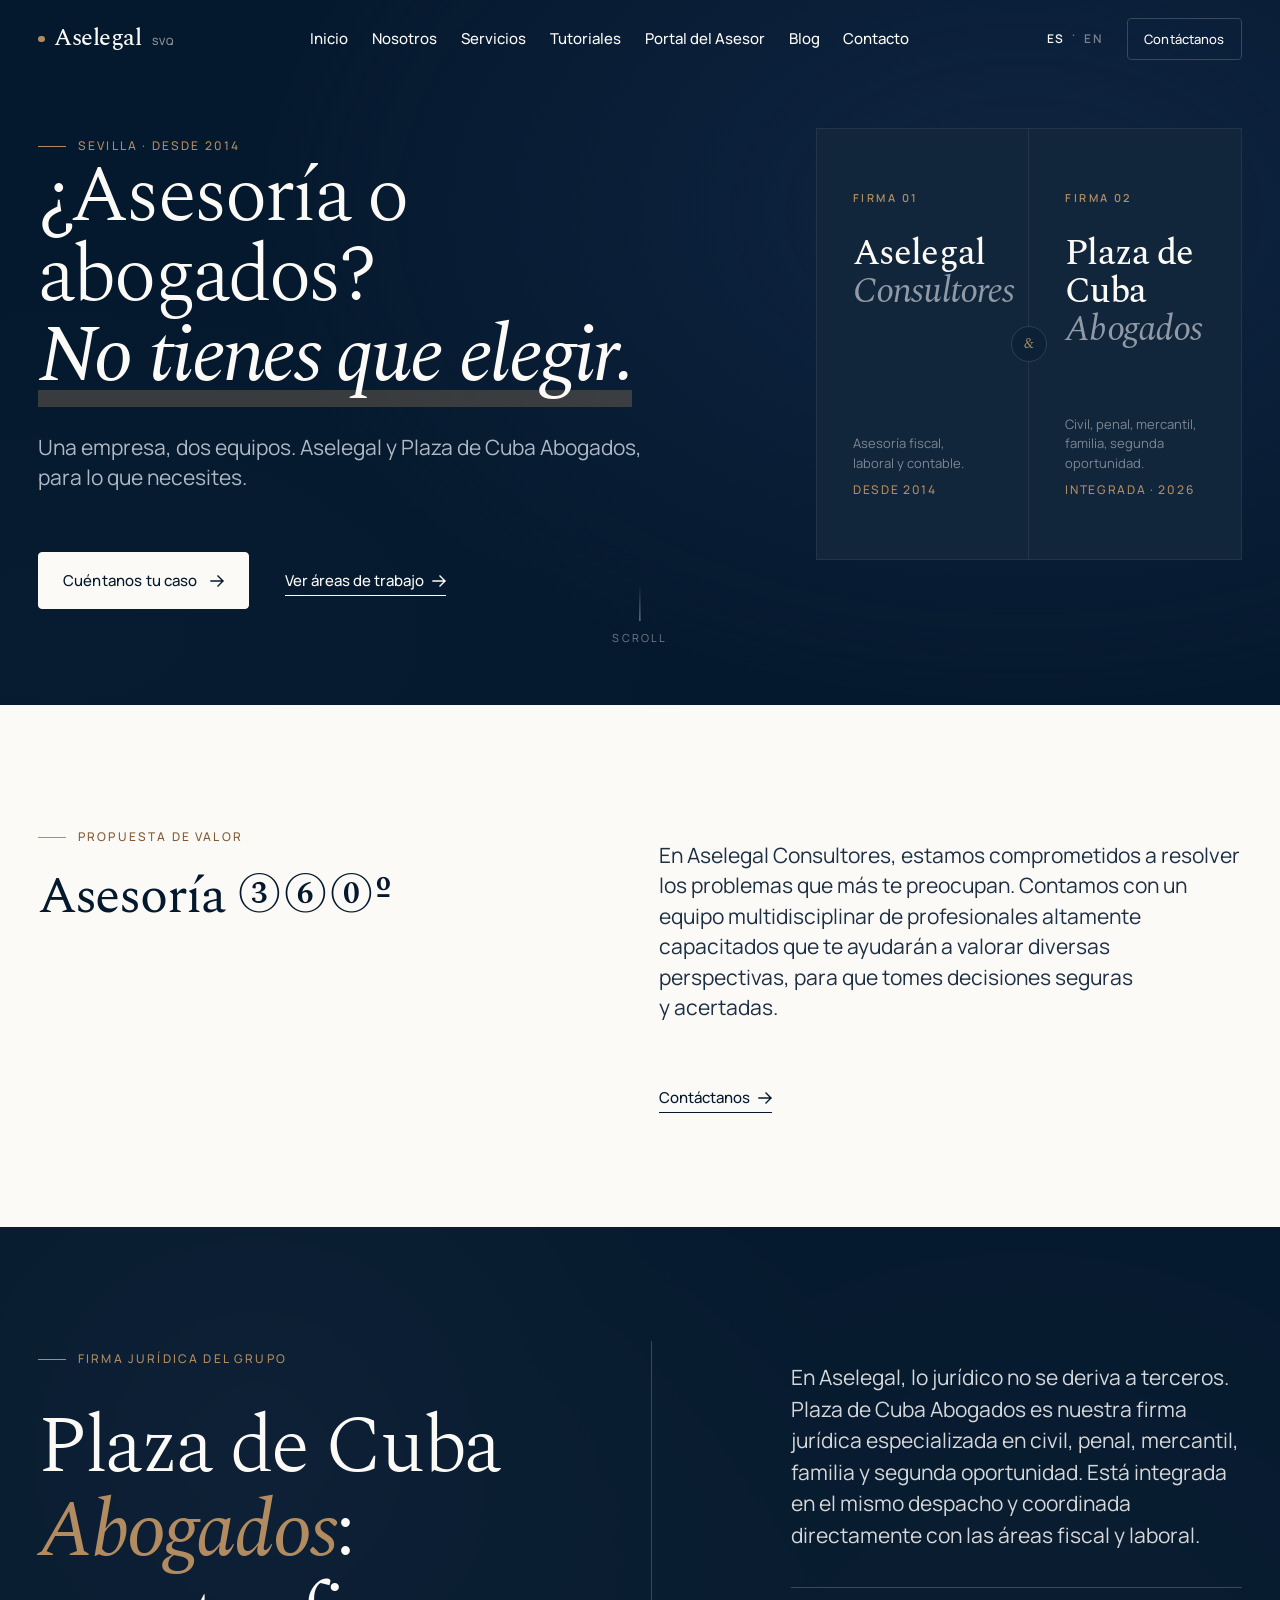
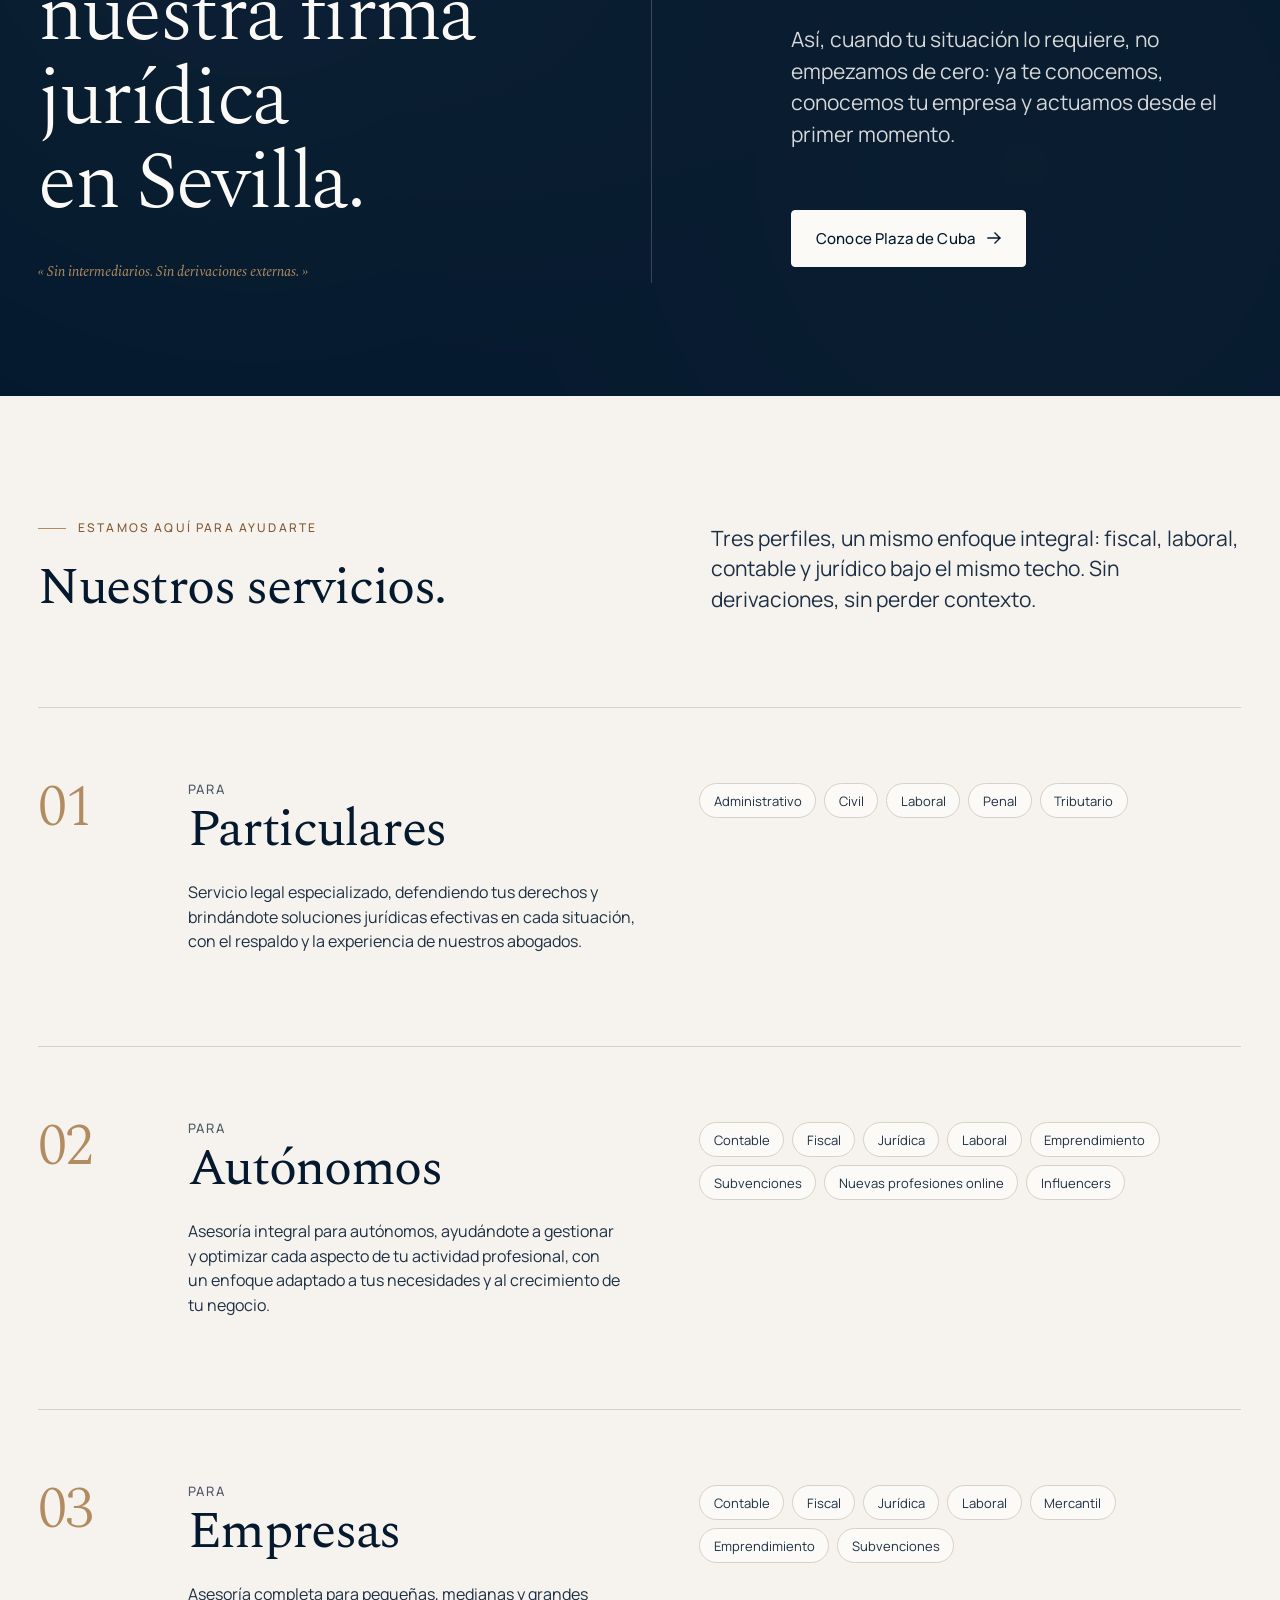
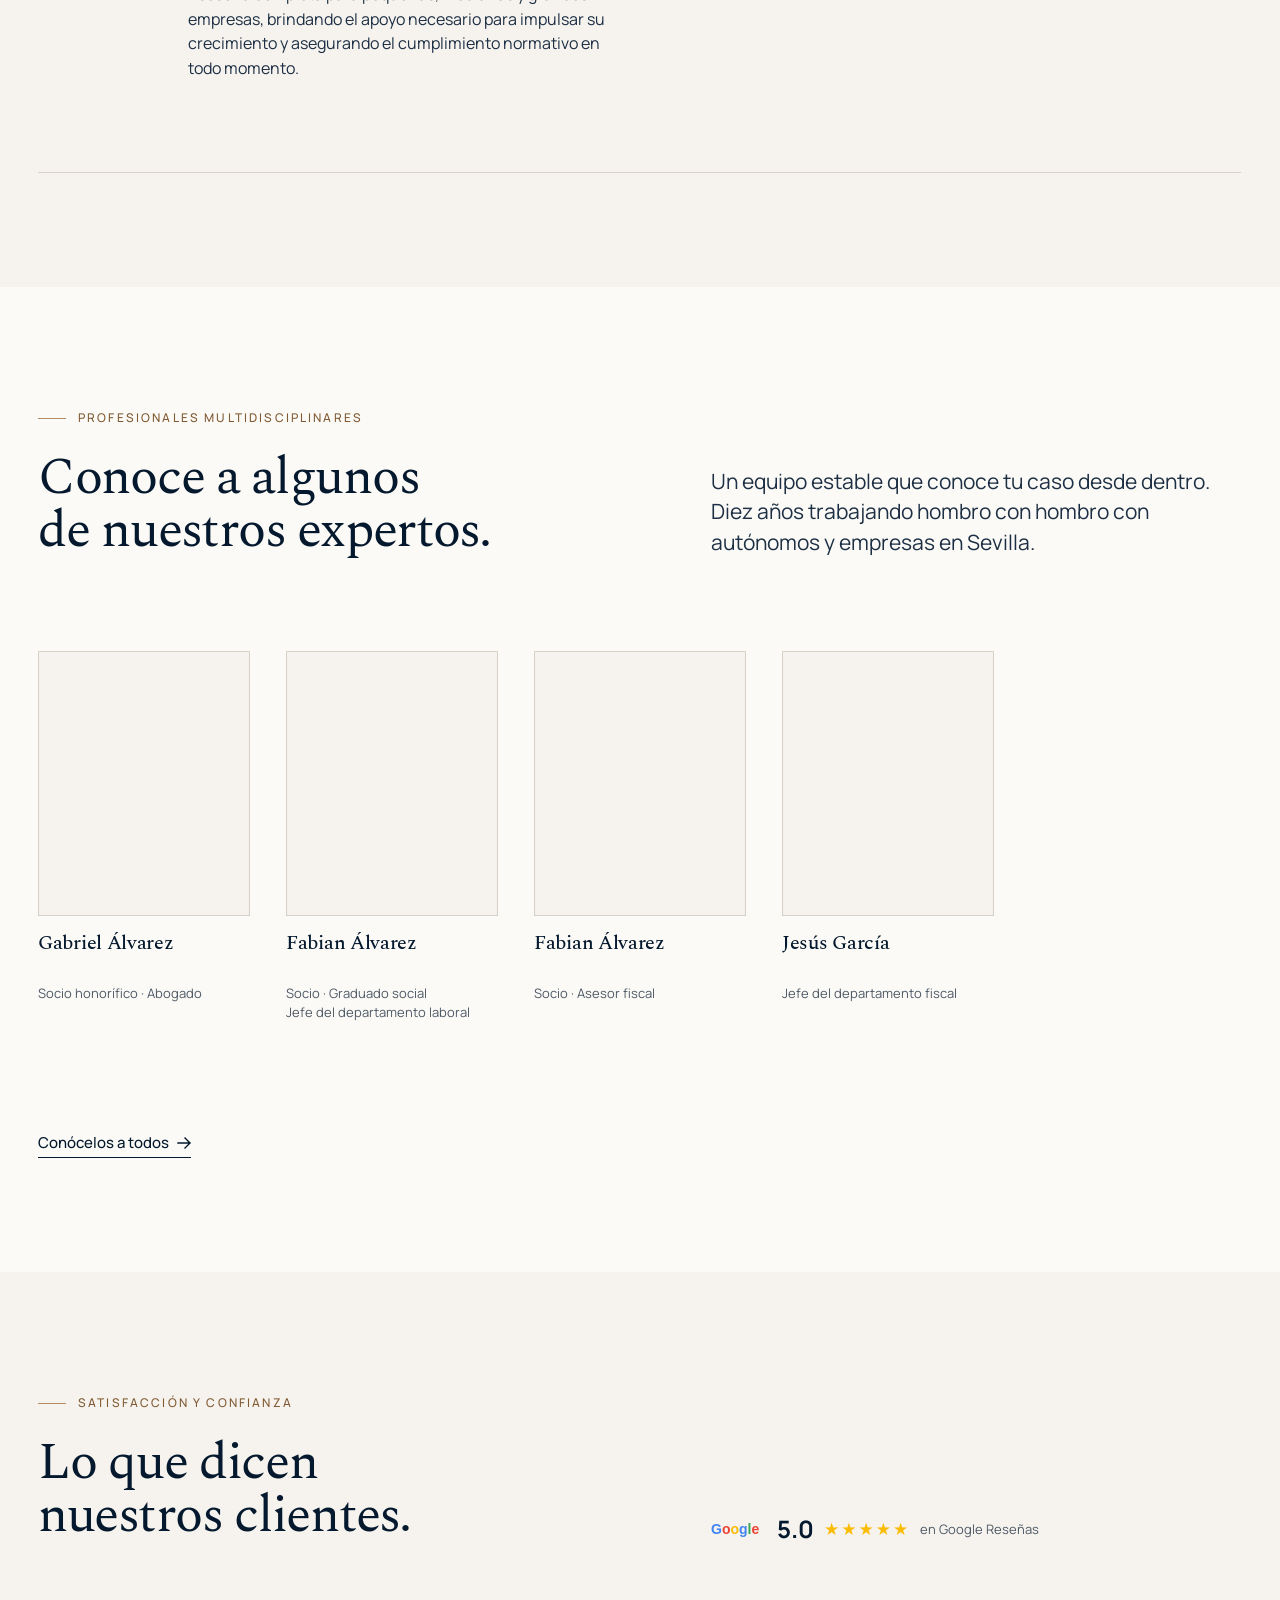
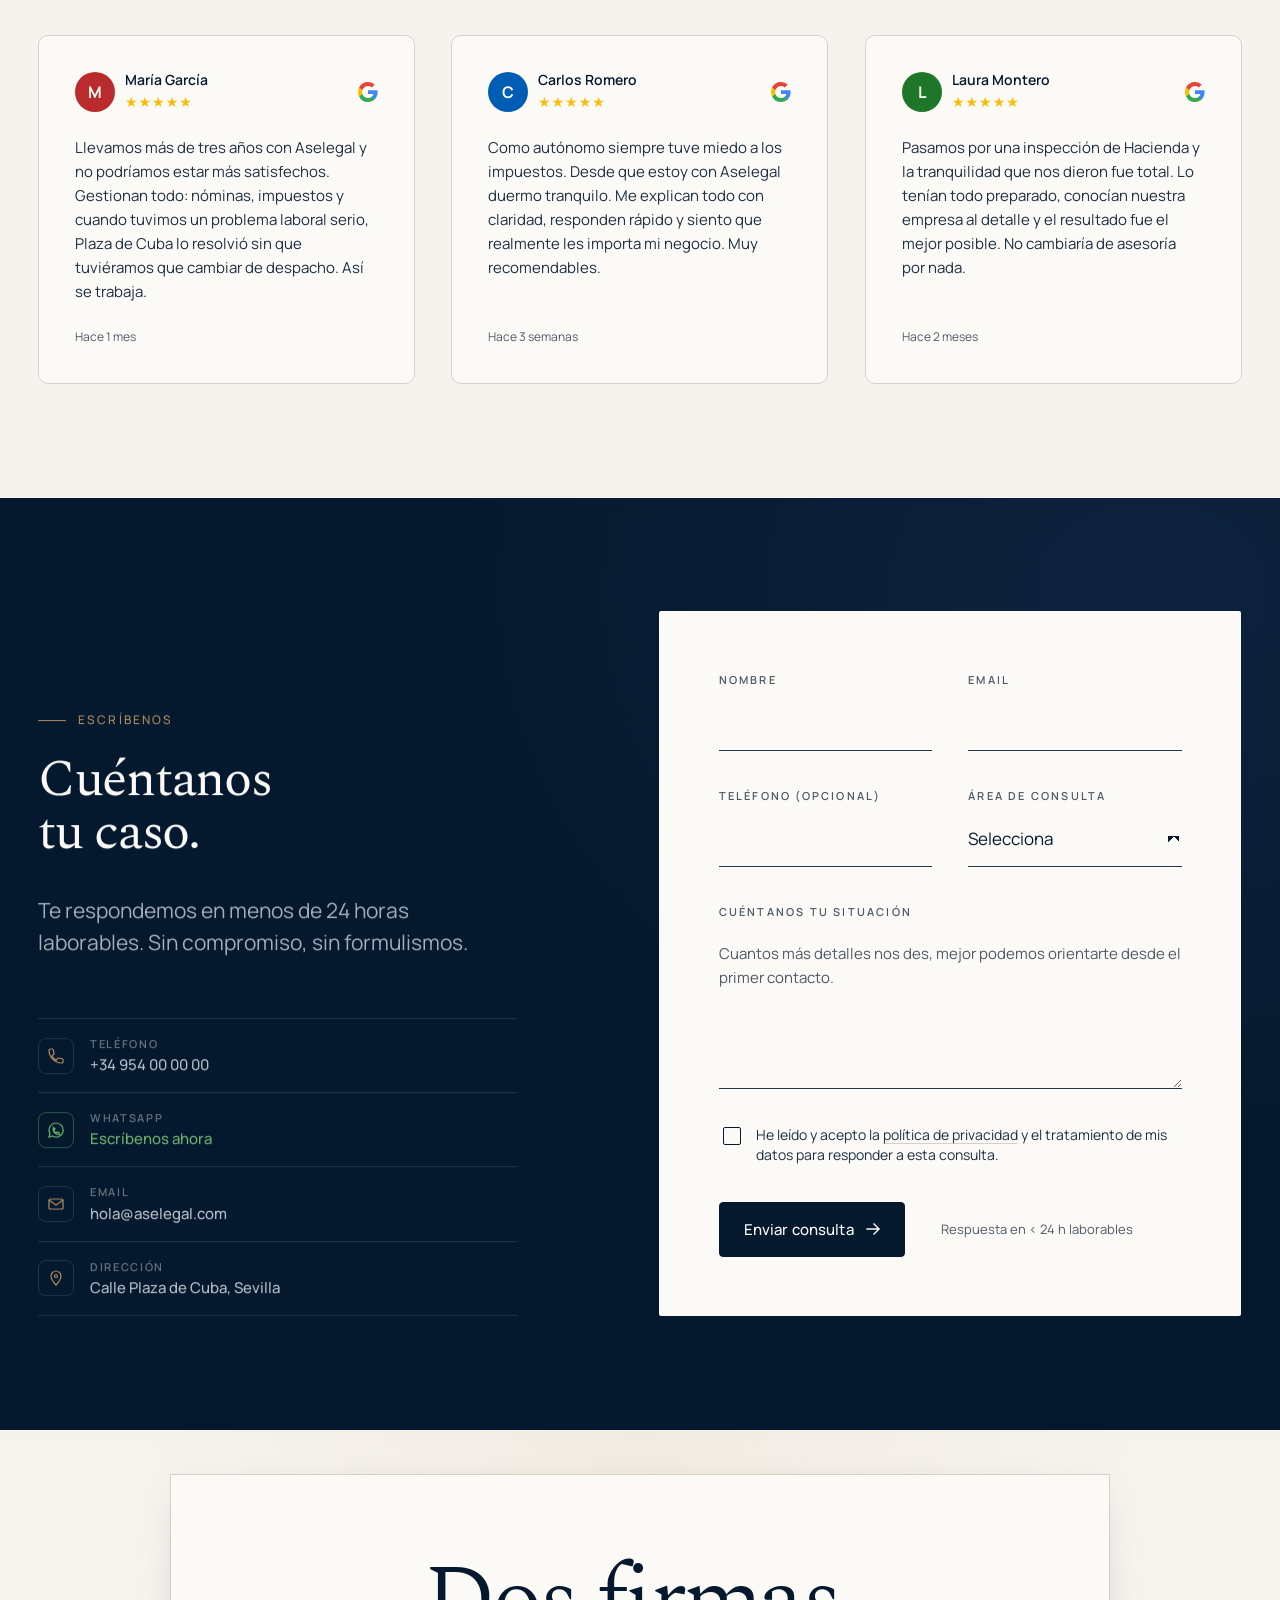
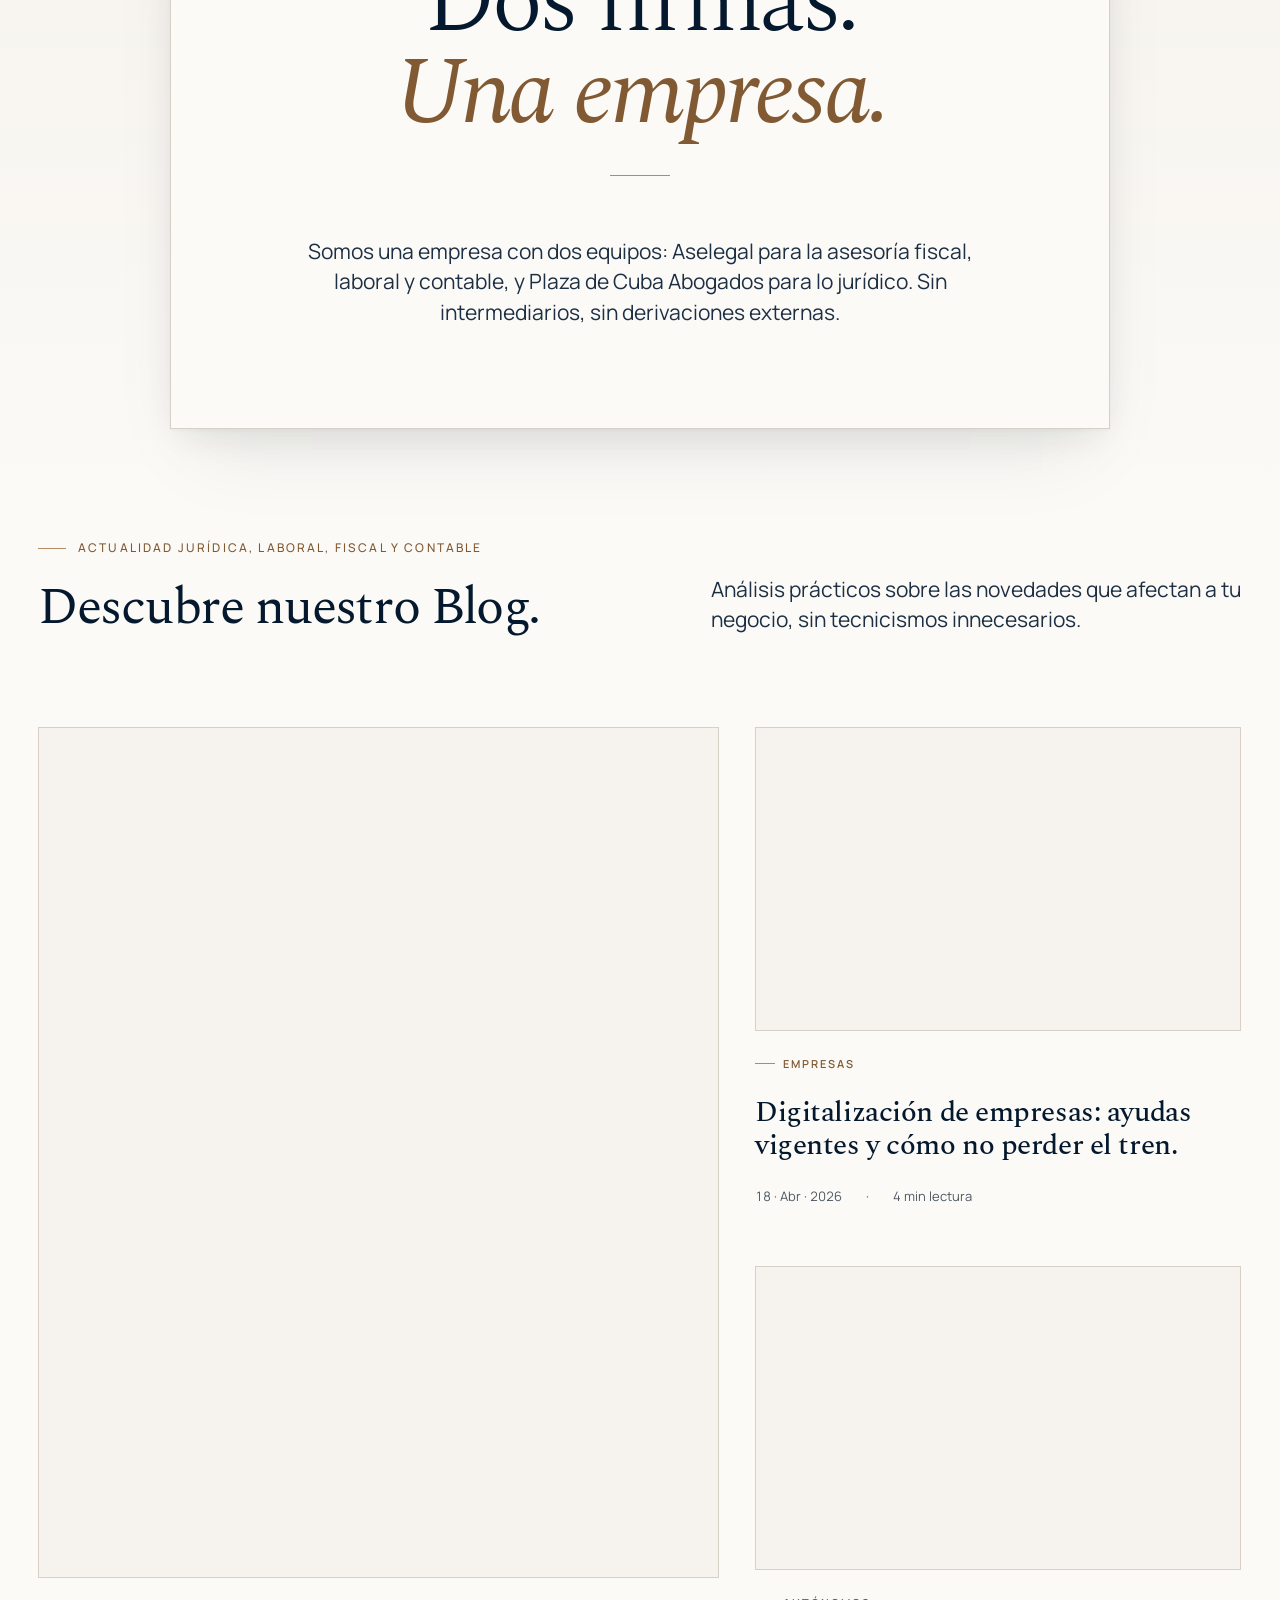
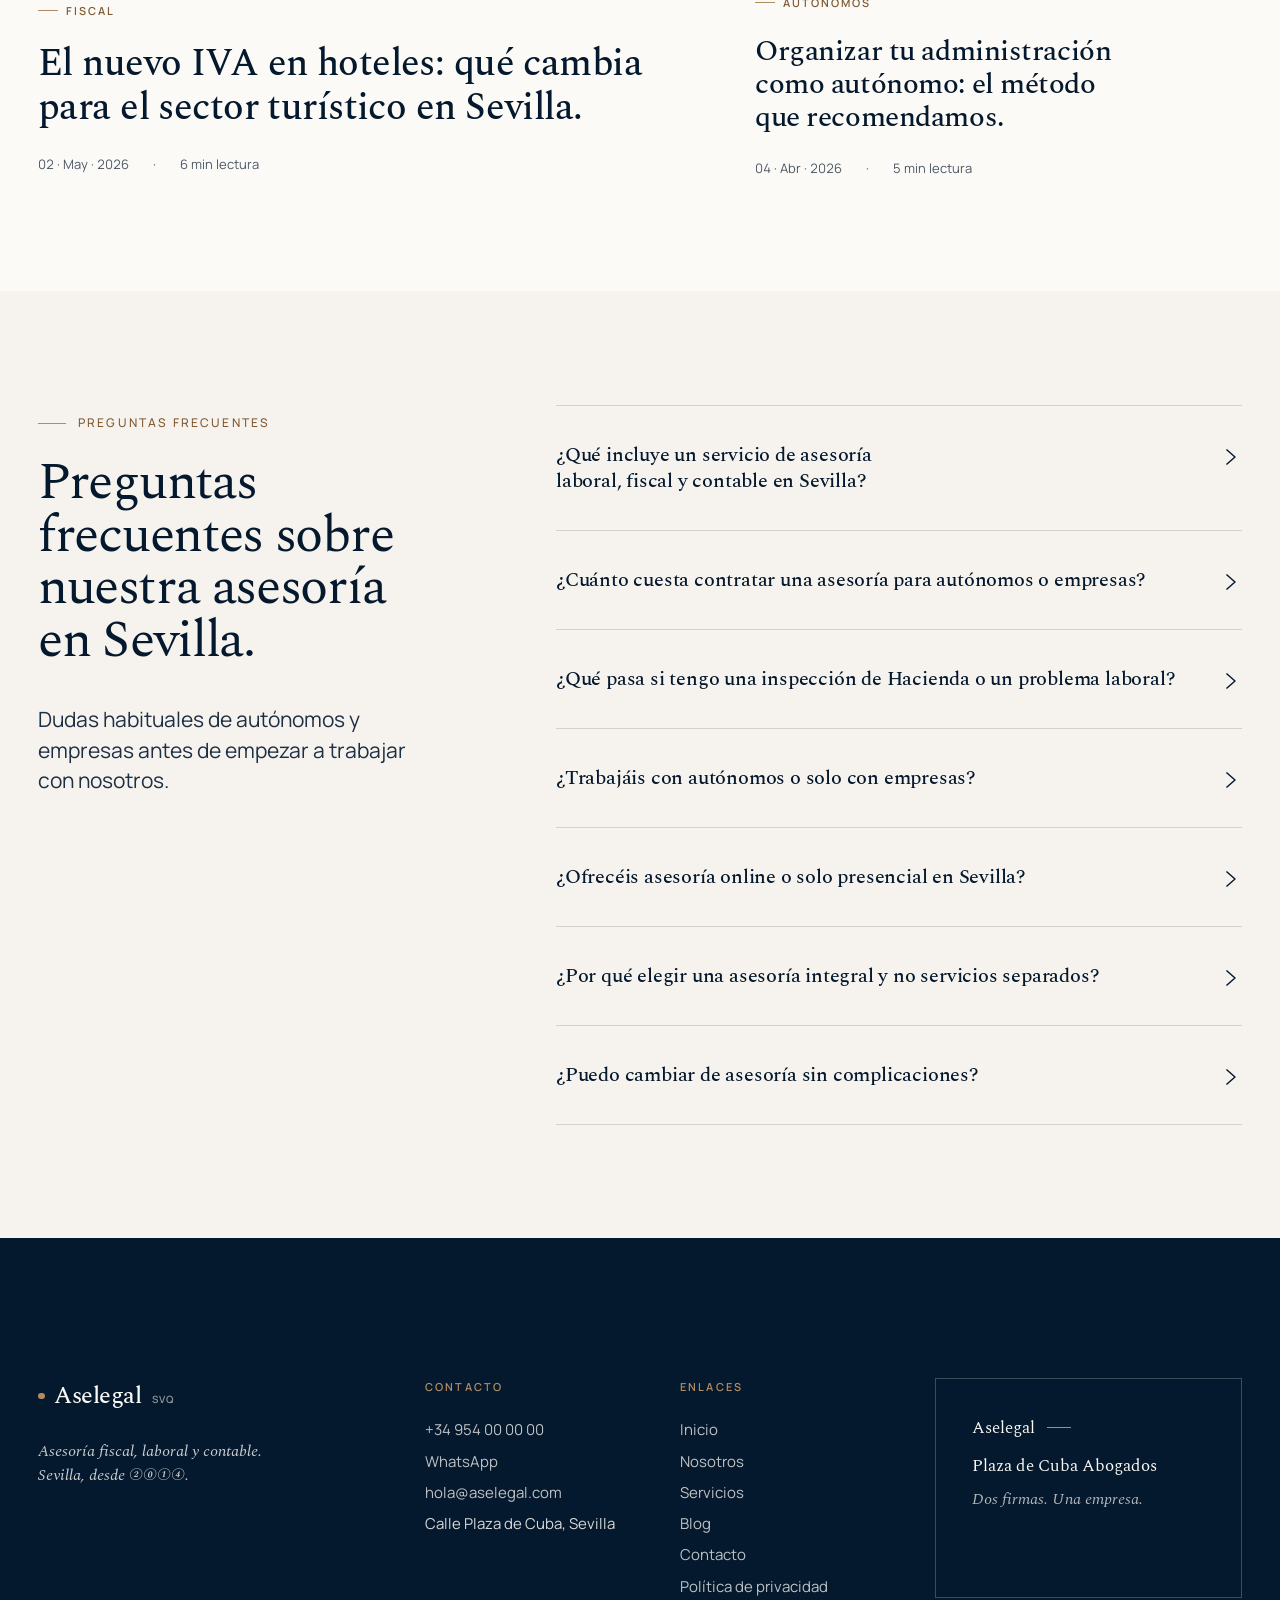
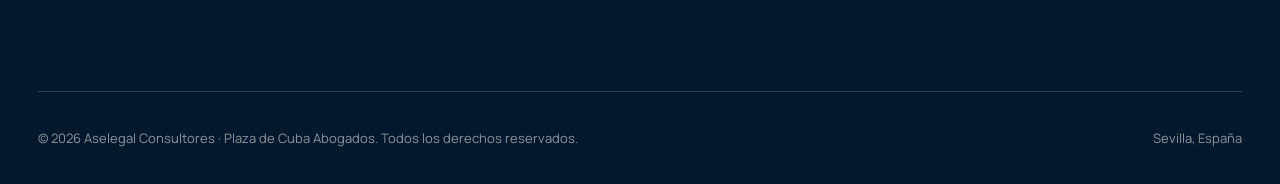
==== screen/home/home.html @ 52857223 "Initial commit" ====
<!doctype html>
<html lang="es">
<head>
  <meta charset="utf-8" />
  <meta name="viewport" content="width=device-width, initial-scale=1, viewport-fit=cover" />
  <title>Aselegal · Plaza de Cuba Abogados — Asesoría y abogados en Sevilla</title>
  <meta name="description" content="Asesoría fiscal, laboral y contable en Sevilla. Una empresa, dos equipos: Aselegal y Plaza de Cuba Abogados. Más de 10 años acompañando a particulares, autónomos y empresas." />
  <meta name="theme-color" content="#0A1F3D" />

  <link rel="preconnect" href="https://fonts.googleapis.com" />
  <link rel="preconnect" href="https://fonts.gstatic.com" crossorigin />
  <link rel="stylesheet" href="https://fonts.googleapis.com/css2?family=Spectral:ital,wght@0,300;0,400;0,500;0,600;1,400;1,500&family=Manrope:wght@400;500;600;700&display=swap" />
  <link rel="stylesheet" href="home.css" />
</head>
<body>

  <!-- ============================================================
       NAVIGATION
       ============================================================ -->
  <header class="nav" id="nav">
    <div class="wrap nav__inner">
      <a href="#" class="brandmark" aria-label="Aselegal — Inicio">
        <span class="mark-dot" aria-hidden="true"></span>
        Aselegal<sup>SVQ</sup>
      </a>

      <nav aria-label="Principal">
        <ul class="nav__menu">
          <li><a href="#hero">Inicio</a></li>
          <li><a href="#asesoria">Nosotros</a></li>
          <li><a href="#servicios">Servicios</a></li>
          <li><a href="#blog">Tutoriales</a></li>
          <li><a href="https://app.aselegal.com" rel="noopener">Portal del Asesor</a></li>
          <li><a href="#blog">Blog</a></li>
          <li><a href="#contacto">Contacto</a></li>
        </ul>
      </nav>

      <div class="nav__right">
        <div class="lang" aria-label="Idioma">
          <button type="button" aria-pressed="true">ES</button>
          <span aria-hidden="true">·</span>
          <button type="button" aria-pressed="false">EN</button>
        </div>
        <a href="#contacto" class="btn btn--ghost nav__cta">Contáctanos</a>
        <button class="nav-toggle" type="button" aria-expanded="false" aria-controls="drawer" aria-label="Abrir menú">
          <span></span><span></span><span></span>
        </button>
      </div>
    </div>
  </header>

  <div class="nav-drawer" id="drawer" aria-hidden="true">
    <ul>
      <li><a href="#hero">Inicio</a></li>
      <li><a href="#asesoria">Nosotros</a></li>
      <li><a href="#servicios">Servicios</a></li>
      <li><a href="#blog">Tutoriales</a></li>
      <li><a href="https://app.aselegal.com">Portal del Asesor</a></li>
      <li><a href="#blog">Blog</a></li>
      <li><a href="#contacto">Contacto</a></li>
    </ul>
  </div>

  <main>

    <!-- ============================================================
         HERO
         ============================================================ -->
    <section class="hero hero--dark" id="hero">
      <div class="wrap hero__inner">
        <div class="reveal">
          <span class="eyebrow">Sevilla · desde 2014</span>
          <h1 class="hero__title">
            <span class="h1">¿Asesoría o abogados?<br><em>No tienes que elegir.</em></span>
          </h1>
          <p class="hero__sub">
            Una empresa, dos equipos. Aselegal y Plaza de Cuba Abogados,
            para lo que necesites.
          </p>
          <div class="hero__actions">
            <a href="#contacto" class="btn btn--invert">
              Cuéntanos tu caso
              <svg width="14" height="14" viewBox="0 0 14 14" fill="none" aria-hidden="true">
                <path d="M1 7h12M8 2l5 5-5 5" stroke="currentColor" stroke-width="1.4" stroke-linecap="square"/>
              </svg>
            </a>
            <a href="#servicios" class="link-arrow">
              Ver áreas de trabajo
              <svg class="arrow" width="14" height="14" viewBox="0 0 14 14" fill="none" aria-hidden="true">
                <path d="M1 7h12M8 2l5 5-5 5" stroke="currentColor" stroke-width="1.4" stroke-linecap="square"/>
              </svg>
            </a>
          </div>
        </div>

        <!-- Right: typographic specimen of the two firms -->
        <aside class="duo reveal" aria-label="Nuestras dos firmas">
          <div class="duo__col">
            <div>
              <div class="duo__label">Firma 01</div>
              <h2 class="duo__name">
                <span>Aselegal</span>
                <span class="alt">Consultores</span>
              </h2>
            </div>
            <div class="duo__role">
              Asesoría fiscal,<br>laboral y contable.
              <span class="duo__meta">Desde 2014</span>
            </div>
          </div>
          <div class="duo__sep" aria-hidden="true">
            <span class="duo__bridge">&amp;</span>
          </div>
          <div class="duo__col">
            <div>
              <div class="duo__label">Firma 02</div>
              <h2 class="duo__name">
                <span>Plaza de Cuba</span>
                <span class="alt">Abogados</span>
              </h2>
            </div>
            <div class="duo__role">
              Civil, penal, mercantil,<br>familia, segunda oportunidad.
              <span class="duo__meta">Integrada · 2026</span>
            </div>
          </div>
        </aside>
      </div>

      <div class="hero__indicator" aria-hidden="true">
        <span class="bar"></span>
        Scroll
      </div>
    </section>

    <!-- ============================================================
         ASESORÍA 360º
         ============================================================ -->
    <section class="s360" id="asesoria">
      <div class="wrap grid-12">
        <div class="s360__title reveal">
          <span class="eyebrow">Propuesta de valor</span>
          <h2 class="h2" style="margin-top: var(--space-s);">Asesoría 360º</h2>
        </div>
        <div class="s360__body reveal">
          <p class="lead">
            En Aselegal Consultores, estamos comprometidos a resolver los problemas
            que más te preocupan. Contamos con un equipo multidisciplinar de
            profesionales altamente capacitados que te ayudarán a valorar diversas
            perspectivas, para que tomes decisiones seguras y acertadas.
          </p>
          <div style="margin-top: var(--space-l);">
            <a href="#contacto" class="link-arrow">
              Contáctanos
              <svg class="arrow" width="14" height="14" viewBox="0 0 14 14" fill="none" aria-hidden="true">
                <path d="M1 7h12M8 2l5 5-5 5" stroke="currentColor" stroke-width="1.4" stroke-linecap="square"/>
              </svg>
            </a>
          </div>
        </div>
      </div>
    </section>

    <!-- ============================================================
         PLAZA DE CUBA — strategic inverted block
         ============================================================ -->
    <section class="plaza" id="plaza">
      <div class="wrap plaza__inner">
        <div class="plaza__layout">
          <div class="reveal">
            <span class="eyebrow">Firma jurídica del grupo</span>
            <h2 class="plaza__display" style="margin-top: var(--space-m);">
              Plaza de Cuba <em>Abogados</em>:<br>
              nuestra firma jurídica<br>en Sevilla.
            </h2>
            <span class="plaza__signature" style="display:inline-block; margin-top: var(--space-m);">
              « Sin intermediarios. Sin derivaciones externas. »
            </span>
          </div>

          <span class="vrule" aria-hidden="true"></span>

          <div class="reveal">
            <p class="plaza__body">
              En Aselegal, lo jurídico no se deriva a terceros. Plaza de Cuba
              Abogados es nuestra firma jurídica especializada en civil, penal,
              mercantil, familia y segunda oportunidad. Está integrada en el
              mismo despacho y coordinada directamente con las áreas fiscal y
              laboral.
            </p>
            <hr class="hrule" style="margin: var(--space-m) 0;">
            <p class="plaza__body">
              Así, cuando tu situación lo requiere, no empezamos de cero: ya
              te conocemos, conocemos tu empresa y actuamos desde el primer
              momento.
            </p>
            <div class="plaza__cta">
              <a href="https://plazadecubaabogados.com" class="btn btn--invert" rel="noopener">
                Conoce Plaza de Cuba
                <svg width="14" height="14" viewBox="0 0 14 14" fill="none" aria-hidden="true">
                  <path d="M1 7h12M8 2l5 5-5 5" stroke="currentColor" stroke-width="1.4" stroke-linecap="square"/>
                </svg>
              </a>
            </div>
          </div>
        </div>
      </div>
    </section>

    <!-- ============================================================
         SERVICIOS
         ============================================================ -->
    <section class="services" id="servicios">
      <div class="wrap">
        <div class="services__head">
          <div class="reveal">
            <span class="eyebrow">Estamos aquí para ayudarte</span>
            <h2 class="h2" style="margin-top: var(--space-s);">Nuestros servicios.</h2>
          </div>
          <p class="lead reveal" style="margin: 0;">
            Tres perfiles, un mismo enfoque integral: fiscal, laboral, contable
            y jurídico bajo el mismo techo. Sin derivaciones, sin perder contexto.
          </p>
        </div>

        <article class="service reveal">
          <div class="service__num num">01</div>
          <div>
            <h3 class="service__title">
              <small>Para</small>
              Particulares
            </h3>
            <p class="service__desc" style="margin-top: var(--space-s);">
              Servicio legal especializado, defendiendo tus derechos y
              brindándote soluciones jurídicas efectivas en cada situación,
              con el respaldo y la experiencia de nuestros abogados.
            </p>
          </div>
          <ul class="pills" aria-label="Áreas para particulares">
            <li class="pill">Administrativo</li>
            <li class="pill">Civil</li>
            <li class="pill">Laboral</li>
            <li class="pill">Penal</li>
            <li class="pill">Tributario</li>
          </ul>
        </article>

        <article class="service reveal">
          <div class="service__num num">02</div>
          <div>
            <h3 class="service__title">
              <small>Para</small>
              Autónomos
            </h3>
            <p class="service__desc" style="margin-top: var(--space-s);">
              Asesoría integral para autónomos, ayudándote a gestionar y
              optimizar cada aspecto de tu actividad profesional, con un
              enfoque adaptado a tus necesidades y al crecimiento de tu negocio.
            </p>
          </div>
          <ul class="pills" aria-label="Áreas para autónomos">
            <li class="pill">Contable</li>
            <li class="pill">Fiscal</li>
            <li class="pill">Jurídica</li>
            <li class="pill">Laboral</li>
            <li class="pill">Emprendimiento</li>
            <li class="pill">Subvenciones</li>
            <li class="pill">Nuevas profesiones online</li>
            <li class="pill">Influencers</li>
          </ul>
        </article>

        <article class="service reveal">
          <div class="service__num num">03</div>
          <div>
            <h3 class="service__title">
              <small>Para</small>
              Empresas
            </h3>
            <p class="service__desc" style="margin-top: var(--space-s);">
              Asesoría completa para pequeñas, medianas y grandes empresas,
              brindando el apoyo necesario para impulsar su crecimiento y
              asegurando el cumplimiento normativo en todo momento.
            </p>
          </div>
          <ul class="pills" aria-label="Áreas para empresas">
            <li class="pill">Contable</li>
            <li class="pill">Fiscal</li>
            <li class="pill">Jurídica</li>
            <li class="pill">Laboral</li>
            <li class="pill">Mercantil</li>
            <li class="pill">Emprendimiento</li>
            <li class="pill">Subvenciones</li>
          </ul>
        </article>
      </div>
    </section>

    <!-- ============================================================
         EQUIPO
         ============================================================ -->
    <section class="team" id="equipo">
      <div class="wrap">
        <div class="team__head">
          <div class="reveal">
            <span class="eyebrow">Profesionales multidisciplinares</span>
            <h2 class="h2" style="margin-top: var(--space-s);">Conoce a algunos<br>de nuestros expertos.</h2>
          </div>
          <p class="lead reveal" style="margin: 0;">
            Un equipo estable que conoce tu caso desde dentro. Diez años
            trabajando hombro con hombro con autónomos y empresas en Sevilla.
          </p>
        </div>

        <div class="team__grid">
          <a class="member reveal" href="#contacto" aria-label="Gabriel Álvarez, Socio honorífico y abogado">
            <div class="member__photo">
              <img src="https://aselegal.com/wp-content/uploads/2025/02/Gabriel-Alvarez-2.jpg" alt="Retrato de Gabriel Álvarez" loading="lazy" onerror="this.style.opacity=0;this.parentElement.style.background='var(--cream-2)';" />
            </div>
            <h3 class="member__name">Gabriel Álvarez</h3>
            <p class="member__role">Socio honorífico · Abogado</p>
          </a>

          <a class="member reveal" href="#contacto" aria-label="Fabian Álvarez, socio y graduado social">
            <div class="member__photo">
              <img src="https://aselegal.com/wp-content/uploads/2025/02/Fabian-Alvarez-2.jpg" alt="Retrato de Fabian Álvarez" loading="lazy" onerror="this.style.opacity=0;this.parentElement.style.background='var(--cream-2)';" />
            </div>
            <h3 class="member__name">Fabian Álvarez</h3>
            <p class="member__role">Socio · Graduado social<br>Jefe del departamento laboral</p>
          </a>

          <!-- Verificar duplicado Fabian Álvarez con el cliente -->
          <a class="member reveal" href="#contacto" aria-label="Fabian Álvarez, socio y asesor fiscal">
            <div class="member__photo">
              <img src="https://aselegal.com/wp-content/uploads/2025/02/Fabian-Alvarez-2.jpg" alt="Retrato de Fabian Álvarez" loading="lazy" onerror="this.style.opacity=0;this.parentElement.style.background='var(--cream-2)';" />
            </div>
            <h3 class="member__name">Fabian Álvarez</h3>
            <p class="member__role">Socio · Asesor fiscal</p>
          </a>

          <a class="member reveal" href="#contacto" aria-label="Jesús García, jefe del departamento fiscal">
            <div class="member__photo">
              <img src="https://aselegal.com/wp-content/uploads/2025/02/Jesus-Garcia-2.jpg" alt="Retrato de Jesús García" loading="lazy" onerror="this.style.opacity=0;this.parentElement.style.background='var(--cream-2)';" />
            </div>
            <h3 class="member__name">Jesús García</h3>
            <p class="member__role">Jefe del departamento fiscal</p>
          </a>
        </div>

        <div style="margin-top: var(--space-xl);" class="reveal">
          <a href="#contacto" class="link-arrow">
            Conócelos a todos
            <svg class="arrow" width="14" height="14" viewBox="0 0 14 14" fill="none" aria-hidden="true">
              <path d="M1 7h12M8 2l5 5-5 5" stroke="currentColor" stroke-width="1.4" stroke-linecap="square"/>
            </svg>
          </a>
        </div>
      </div>
    </section>

    <!-- ============================================================
         TESTIMONIOS
         ============================================================ -->
    <section class="testimonials" id="testimonios">
      <div class="wrap">
        <div class="testimonials__head">
          <div class="reveal">
            <span class="eyebrow">Satisfacción y confianza</span>
            <h2 class="h2" style="margin-top: var(--space-s);">Lo que dicen<br>nuestros clientes.</h2>
          </div>
          <div class="grating reveal">
            <svg class="grating__logo" width="56" height="20" viewBox="0 0 56 20" fill="none" aria-label="Google">
              <text x="0" y="15" font-family="Arial,sans-serif" font-size="14" font-weight="700">
                <tspan fill="#4285F4">G</tspan><tspan fill="#EA4335">o</tspan><tspan fill="#FBBC05">o</tspan><tspan fill="#4285F4">g</tspan><tspan fill="#34A853">l</tspan><tspan fill="#EA4335">e</tspan>
              </text>
            </svg>
            <span class="grating__score">5.0</span>
            <span class="grating__stars" aria-label="5 estrellas">★★★★★</span>
            <span class="grating__label">en Google Reseñas</span>
          </div>
        </div>

        <div class="gcards">
          <article class="gcard reveal">
            <div class="gcard__head">
              <div class="gcard__avatar" style="--av: oklch(0.52 0.18 25);">M</div>
              <div class="gcard__meta">
                <p class="gcard__name">María García</p>
                <span class="gcard__stars" aria-label="5 estrellas">★★★★★</span>
              </div>
              <svg class="gcard__glogo" width="20" height="20" viewBox="0 0 20 20" aria-hidden="true">
                <path d="M19.6 10.23c0-.68-.06-1.36-.18-2H10v3.77h5.39a4.6 4.6 0 01-2 3.02v2.5h3.22c1.89-1.74 2.99-4.3 2.99-7.29z" fill="#4285F4"/>
                <path d="M10 20c2.7 0 4.96-.9 6.61-2.43l-3.22-2.5c-.9.6-2.04.96-3.39.96-2.6 0-4.81-1.76-5.6-4.12H1.08v2.58A10 10 0 0010 20z" fill="#34A853"/>
                <path d="M4.4 11.91A6.02 6.02 0 014.09 10c0-.66.12-1.3.31-1.91V5.51H1.08A10 10 0 000 10c0 1.61.39 3.14 1.08 4.49l3.32-2.58z" fill="#FBBC05"/>
                <path d="M10 3.98a5.4 5.4 0 013.82 1.49l2.87-2.87A9.6 9.6 0 0010 0 10 10 0 001.08 5.51l3.32 2.58C5.19 5.73 7.4 3.98 10 3.98z" fill="#EA4335"/>
              </svg>
            </div>
            <p class="gcard__text">Llevamos más de tres años con Aselegal y no podríamos estar más satisfechos. Gestionan todo: nóminas, impuestos y cuando tuvimos un problema laboral serio, Plaza de Cuba lo resolvió sin que tuviéramos que cambiar de despacho. Así se trabaja.</p>
            <time class="gcard__date">Hace 1 mes</time>
          </article>

          <article class="gcard reveal">
            <div class="gcard__head">
              <div class="gcard__avatar" style="--av: oklch(0.48 0.16 252);">C</div>
              <div class="gcard__meta">
                <p class="gcard__name">Carlos Romero</p>
                <span class="gcard__stars" aria-label="5 estrellas">★★★★★</span>
              </div>
              <svg class="gcard__glogo" width="20" height="20" viewBox="0 0 20 20" aria-hidden="true">
                <path d="M19.6 10.23c0-.68-.06-1.36-.18-2H10v3.77h5.39a4.6 4.6 0 01-2 3.02v2.5h3.22c1.89-1.74 2.99-4.3 2.99-7.29z" fill="#4285F4"/>
                <path d="M10 20c2.7 0 4.96-.9 6.61-2.43l-3.22-2.5c-.9.6-2.04.96-3.39.96-2.6 0-4.81-1.76-5.6-4.12H1.08v2.58A10 10 0 0010 20z" fill="#34A853"/>
                <path d="M4.4 11.91A6.02 6.02 0 014.09 10c0-.66.12-1.3.31-1.91V5.51H1.08A10 10 0 000 10c0 1.61.39 3.14 1.08 4.49l3.32-2.58z" fill="#FBBC05"/>
                <path d="M10 3.98a5.4 5.4 0 013.82 1.49l2.87-2.87A9.6 9.6 0 0010 0 10 10 0 001.08 5.51l3.32 2.58C5.19 5.73 7.4 3.98 10 3.98z" fill="#EA4335"/>
              </svg>
            </div>
            <p class="gcard__text">Como autónomo siempre tuve miedo a los impuestos. Desde que estoy con Aselegal duermo tranquilo. Me explican todo con claridad, responden rápido y siento que realmente les importa mi negocio. Muy recomendables.</p>
            <time class="gcard__date">Hace 3 semanas</time>
          </article>

          <article class="gcard reveal">
            <div class="gcard__head">
              <div class="gcard__avatar" style="--av: oklch(0.50 0.14 145);">L</div>
              <div class="gcard__meta">
                <p class="gcard__name">Laura Montero</p>
                <span class="gcard__stars" aria-label="5 estrellas">★★★★★</span>
              </div>
              <svg class="gcard__glogo" width="20" height="20" viewBox="0 0 20 20" aria-hidden="true">
                <path d="M19.6 10.23c0-.68-.06-1.36-.18-2H10v3.77h5.39a4.6 4.6 0 01-2 3.02v2.5h3.22c1.89-1.74 2.99-4.3 2.99-7.29z" fill="#4285F4"/>
                <path d="M10 20c2.7 0 4.96-.9 6.61-2.43l-3.22-2.5c-.9.6-2.04.96-3.39.96-2.6 0-4.81-1.76-5.6-4.12H1.08v2.58A10 10 0 0010 20z" fill="#34A853"/>
                <path d="M4.4 11.91A6.02 6.02 0 014.09 10c0-.66.12-1.3.31-1.91V5.51H1.08A10 10 0 000 10c0 1.61.39 3.14 1.08 4.49l3.32-2.58z" fill="#FBBC05"/>
                <path d="M10 3.98a5.4 5.4 0 013.82 1.49l2.87-2.87A9.6 9.6 0 0010 0 10 10 0 001.08 5.51l3.32 2.58C5.19 5.73 7.4 3.98 10 3.98z" fill="#EA4335"/>
              </svg>
            </div>
            <p class="gcard__text">Pasamos por una inspección de Hacienda y la tranquilidad que nos dieron fue total. Lo tenían todo preparado, conocían nuestra empresa al detalle y el resultado fue el mejor posible. No cambiaría de asesoría por nada.</p>
            <time class="gcard__date">Hace 2 meses</time>
          </article>
        </div>
      </div>
    </section>

    <!-- ============================================================
         CONTACTO
         ============================================================ -->
    <section class="contact" id="contacto">
      <div class="wrap grid-12">

        <div class="contact__intro reveal">
          <span class="eyebrow contact__eyebrow">Escríbenos</span>
          <h2 class="h2 contact__heading" style="margin-top: var(--space-s);">Cuéntanos<br>tu caso.</h2>
          <p class="contact__lead" style="margin-top: var(--space-m);">
            Te respondemos en menos de 24 horas laborables. Sin compromiso, sin formulismos.
          </p>

          <div class="contact__details">
            <a href="tel:+34954000000" class="contact__detail-item">
              <span class="contact__detail-icon">
                <svg width="16" height="16" viewBox="0 0 16 16" fill="none" aria-hidden="true"><path d="M14 10.5c-1.2 0-2.3-.2-3.4-.5-.3-.1-.7 0-.9.3l-1.5 1.8A11.1 11.1 0 013.9 7.8L5.7 6.3c.3-.2.4-.6.3-.9A10.7 10.7 0 015.5 2c0-.6-.4-1-.9-1H2C1.4 1 1 1.4 1 2a13 13 0 0013 13c.6 0 1-.4 1-1v-2.5c0-.6-.4-1-1-1z" stroke="currentColor" stroke-width="1.2"/></svg>
              </span>
              <div>
                <span class="contact__detail-label">Teléfono</span>
                <span class="contact__detail-val">+34 954 00 00 00</span>
              </div>
            </a>

            <a href="https://wa.me/34600000000" class="contact__detail-item contact__detail-item--wa" rel="noopener">
              <span class="contact__detail-icon contact__detail-icon--wa">
                <svg width="16" height="16" viewBox="0 0 16 16" fill="none" aria-hidden="true"><path d="M8 1a7 7 0 00-6 10.5L1 15l3.6-1A7 7 0 108 1z" stroke="currentColor" stroke-width="1.2"/><path d="M5.5 5.5c.1.3.6 1.3.7 1.4 0 .2 0 .3-.1.4l-.4.5c-.1.1-.1.3 0 .4.3.5.7 1 1.1 1.4.5.4 1 .8 1.5 1 .2 0 .3 0 .4-.1l.5-.6c.1-.1.2-.1.4 0 .3.2 1.1.6 1.4.7.2 0 .3.2.3.3v1c0 .3-.3.6-.6.6-3 .2-5.8-2.6-5.6-5.6 0-.3.3-.5.6-.6h1c.1 0 .3.1.3.3z" stroke="currentColor" stroke-width="1.2"/></svg>
              </span>
              <div>
                <span class="contact__detail-label">WhatsApp</span>
                <span class="contact__detail-val">Escríbenos ahora</span>
              </div>
            </a>

            <a href="mailto:hola@aselegal.com" class="contact__detail-item">
              <span class="contact__detail-icon">
                <svg width="16" height="16" viewBox="0 0 16 16" fill="none" aria-hidden="true"><rect x="1" y="3" width="14" height="10" rx="1" stroke="currentColor" stroke-width="1.2"/><path d="M1 4l7 5 7-5" stroke="currentColor" stroke-width="1.2"/></svg>
              </span>
              <div>
                <span class="contact__detail-label">Email</span>
                <span class="contact__detail-val">hola@aselegal.com</span>
              </div>
            </a>

            <div class="contact__detail-item contact__detail-item--addr">
              <span class="contact__detail-icon">
                <svg width="16" height="16" viewBox="0 0 16 16" fill="none" aria-hidden="true"><path d="M8 1a5 5 0 00-5 5c0 3.5 5 9 5 9s5-5.5 5-9a5 5 0 00-5-5z" stroke="currentColor" stroke-width="1.2"/><circle cx="8" cy="6" r="1.5" stroke="currentColor" stroke-width="1.2"/></svg>
              </span>
              <div>
                <span class="contact__detail-label">Dirección</span>
                <span class="contact__detail-val">Calle Plaza de Cuba, Sevilla</span>
              </div>
            </div>
          </div>
        </div>

        <div class="contact__form-wrap reveal">
          <form class="form" action="#" method="post" novalidate>
            <div class="field--row">
              <div class="field">
                <label class="label" for="f-name">Nombre</label>
                <input class="input" type="text" id="f-name" name="name" autocomplete="name" required />
              </div>
              <div class="field">
                <label class="label" for="f-email">Email</label>
                <input class="input" type="email" id="f-email" name="email" autocomplete="email" required />
              </div>
            </div>

            <div class="field--row">
              <div class="field">
                <label class="label" for="f-phone">Teléfono (opcional)</label>
                <input class="input" type="tel" id="f-phone" name="phone" autocomplete="tel" />
              </div>
              <div class="field">
                <label class="label" for="f-subject">Área de consulta</label>
                <select class="select" id="f-subject" name="subject" required>
                  <option value="">Selecciona</option>
                  <option>Particulares — Asesoría</option>
                  <option>Autónomos — Asesoría integral</option>
                  <option>Empresas — Asesoría completa</option>
                  <option>Plaza de Cuba — Asesoría jurídica</option>
                  <option>Otro</option>
                </select>
              </div>
            </div>

            <div class="field">
              <label class="label" for="f-msg">Cuéntanos tu situación</label>
              <textarea class="textarea" id="f-msg" name="message" rows="5" placeholder="Cuantos más detalles nos des, mejor podemos orientarte desde el primer contacto."></textarea>
            </div>

            <label class="check">
              <input type="checkbox" required />
              <span>
                He leído y acepto la <a href="politica-de-privacidad">política de privacidad</a>
                y el tratamiento de mis datos para responder a esta consulta.
              </span>
            </label>

            <div class="form__footer">
              <button type="submit" class="btn form__submit">
                Enviar consulta
                <svg width="14" height="14" viewBox="0 0 14 14" fill="none" aria-hidden="true">
                  <path d="M1 7h12M8 2l5 5-5 5" stroke="currentColor" stroke-width="1.4" stroke-linecap="square"/>
                </svg>
              </button>
              <span class="form__note">Respuesta en &lt; 24 h laborables</span>
            </div>
          </form>
        </div>

      </div>
    </section>

    <!-- ============================================================
         CREDO — Dos firmas. Una empresa.
         ============================================================ -->
    <section class="credo" id="credo">
      <div class="wrap">
        <div class="credo__card reveal">
          <h2 class="credo__title">
            <span>Dos firmas.</span>
            <span class="one"><em>Una empresa.</em></span>
          </h2>
          <span class="credo__rule" aria-hidden="true"></span>
          <p class="credo__body">
            Somos una empresa con dos equipos: Aselegal para la asesoría fiscal,
            laboral y contable, y Plaza de Cuba Abogados para lo jurídico. Sin
            intermediarios, sin derivaciones externas.
          </p>
        </div>
      </div>
    </section>

    <!-- ============================================================
         BLOG
         ============================================================ -->
    <section class="blog" id="blog">
      <div class="wrap">
        <div class="blog__head">
          <div class="reveal">
            <span class="eyebrow">Actualidad jurídica, laboral, fiscal y contable</span>
            <h2 class="h2" style="margin-top: var(--space-s);">Descubre nuestro Blog.</h2>
          </div>
          <p class="lead reveal" style="margin: 0;">
            Análisis prácticos sobre las novedades que afectan a tu negocio,
            sin tecnicismos innecesarios.
          </p>
        </div>

        <div class="posts">
          <a class="post post--feat reveal" href="#">
            <div class="post__media">
              <img src="https://images.unsplash.com/photo-1556761175-5973dc0f32e7?auto=format&fit=crop&w=1400&q=80" alt="Hotel mediterráneo en penumbra" loading="lazy" onerror="this.style.opacity=0;" />
            </div>
            <span class="post__cat">Fiscal</span>
            <h3 class="post__title">El nuevo IVA en hoteles: qué cambia para el sector turístico en Sevilla.</h3>
            <div class="post__meta">
              <time datetime="2026-05-02">02 · May · 2026</time>
              <span>·</span>
              <span>6 min lectura</span>
            </div>
          </a>

          <a class="post reveal" href="#">
            <div class="post__media">
              <img src="https://images.unsplash.com/photo-1551434678-e076c223a692?auto=format&fit=crop&w=1100&q=80" alt="Pantallas con interfaces de software empresarial" loading="lazy" onerror="this.style.opacity=0;" />
            </div>
            <span class="post__cat">Empresas</span>
            <h3 class="post__title">Digitalización de empresas: ayudas vigentes y cómo no perder el tren.</h3>
            <div class="post__meta">
              <time datetime="2026-04-18">18 · Abr · 2026</time>
              <span>·</span>
              <span>4 min lectura</span>
            </div>
          </a>

          <a class="post reveal" href="#">
            <div class="post__media">
              <img src="https://images.unsplash.com/photo-1450101499163-c8848c66ca85?auto=format&fit=crop&w=1100&q=80" alt="Escritorio ordenado con documentos y café" loading="lazy" onerror="this.style.opacity=0;" />
            </div>
            <span class="post__cat">Autónomos</span>
            <h3 class="post__title">Organizar tu administración como autónomo: el método que recomendamos.</h3>
            <div class="post__meta">
              <time datetime="2026-04-04">04 · Abr · 2026</time>
              <span>·</span>
              <span>5 min lectura</span>
            </div>
          </a>
        </div>
      </div>
    </section>

    <!-- ============================================================
         FAQ
         ============================================================ -->
    <section class="faq" id="faq">
      <div class="wrap grid-12">
        <div class="faq__head reveal">
          <span class="eyebrow">Preguntas frecuentes</span>
          <h2 class="h2" style="margin-top: var(--space-s);">Preguntas frecuentes sobre nuestra asesoría en Sevilla.</h2>
          <p class="lead" style="margin-top: var(--space-m);">
            Dudas habituales de autónomos y empresas antes de empezar a
            trabajar con nosotros.
          </p>
        </div>

        <div class="faq__list reveal">
          <details class="q">
            <summary>
              ¿Qué incluye un servicio de asesoría laboral, fiscal y contable en Sevilla?
              <svg class="chev" viewBox="0 0 22 22" fill="none" aria-hidden="true"><path d="M7 4l8 7-8 7" stroke="currentColor" stroke-width="1.5" stroke-linecap="square" stroke-linejoin="round"/></svg>
            </summary>
            <p class="ans">
              Incluye la gestión de impuestos, contabilidad y asesoramiento
              laboral, desde nóminas y contratos hasta planificación fiscal.
              En Aselegal trabajamos de forma coordinada todas las áreas para
              evitar errores y optimizar la toma de decisiones. Es un servicio
              integral pensado para autónomos y empresas que buscan seguridad
              y control.
            </p>
          </details>

          <details class="q">
            <summary>
              ¿Cuánto cuesta contratar una asesoría para autónomos o empresas?
              <svg class="chev" viewBox="0 0 22 22" fill="none" aria-hidden="true"><path d="M7 4l8 7-8 7" stroke="currentColor" stroke-width="1.5" stroke-linecap="square" stroke-linejoin="round"/></svg>
            </summary>
            <p class="ans">
              El coste depende del volumen de trabajo, número de empleados y
              complejidad de la actividad. En Aselegal ofrecemos presupuestos
              personalizados ajustados a cada cliente, evitando tarifas
              estándar que no reflejan la realidad del negocio. Puedes
              solicitar una propuesta sin compromiso.
            </p>
          </details>

          <details class="q">
            <summary>
              ¿Qué pasa si tengo una inspección de Hacienda o un problema laboral?
              <svg class="chev" viewBox="0 0 22 22" fill="none" aria-hidden="true"><path d="M7 4l8 7-8 7" stroke="currentColor" stroke-width="1.5" stroke-linecap="square" stroke-linejoin="round"/></svg>
            </summary>
            <p class="ans">
              Contar con asesoramiento profesional es clave para reducir
              riesgos y tomar decisiones correctas. En Aselegal analizamos el
              caso, preparamos la documentación y te acompañamos durante todo
              el proceso. Una buena gestión puede marcar la diferencia en el
              resultado.
            </p>
          </details>

          <details class="q">
            <summary>
              ¿Trabajáis con autónomos o solo con empresas?
              <svg class="chev" viewBox="0 0 22 22" fill="none" aria-hidden="true"><path d="M7 4l8 7-8 7" stroke="currentColor" stroke-width="1.5" stroke-linecap="square" stroke-linejoin="round"/></svg>
            </summary>
            <p class="ans">
              Trabajamos tanto con autónomos como con empresas, adaptando el
              servicio a cada perfil. Desde la gestión básica de impuestos
              hasta el asesoramiento integral en crecimiento empresarial. El
              objetivo es ofrecer claridad y soluciones prácticas en cada etapa.
            </p>
          </details>

          <details class="q">
            <summary>
              ¿Ofrecéis asesoría online o solo presencial en Sevilla?
              <svg class="chev" viewBox="0 0 22 22" fill="none" aria-hidden="true"><path d="M7 4l8 7-8 7" stroke="currentColor" stroke-width="1.5" stroke-linecap="square" stroke-linejoin="round"/></svg>
            </summary>
            <p class="ans">
              Ofrecemos asesoría tanto presencial en Sevilla como online,
              utilizando herramientas digitales para agilizar procesos. Esto
              permite gestionar documentación, consultas y seguimiento sin
              desplazamientos. Mantenemos siempre un trato cercano y directo.
            </p>
          </details>

          <details class="q">
            <summary>
              ¿Por qué elegir una asesoría integral y no servicios separados?
              <svg class="chev" viewBox="0 0 22 22" fill="none" aria-hidden="true"><path d="M7 4l8 7-8 7" stroke="currentColor" stroke-width="1.5" stroke-linecap="square" stroke-linejoin="round"/></svg>
            </summary>
            <p class="ans">
              Una asesoría integral permite coordinar las áreas fiscal,
              laboral y contable, evitando errores y mejorando la planificación.
              En Aselegal analizamos cada decisión desde una visión global del
              negocio. Esto se traduce en mayor eficiencia y menor riesgo.
            </p>
          </details>

          <details class="q">
            <summary>
              ¿Puedo cambiar de asesoría sin complicaciones?
              <svg class="chev" viewBox="0 0 22 22" fill="none" aria-hidden="true"><path d="M7 4l8 7-8 7" stroke="currentColor" stroke-width="1.5" stroke-linecap="square" stroke-linejoin="round"/></svg>
            </summary>
            <p class="ans">
              Sí, el cambio de asesoría es un proceso sencillo si se gestiona
              correctamente. En Aselegal nos encargamos de coordinar la
              transición con tu anterior asesor para garantizar la continuidad
              del servicio. Así evitas errores, retrasos o problemas
              administrativos durante el cambio.
            </p>
          </details>
        </div>
      </div>
    </section>

  </main>

  <!-- ============================================================
       FOOTER
       ============================================================ -->
  <footer class="footer">
    <div class="wrap">
      <div class="footer__top">
        <div class="footer__brand">
          <a href="#" class="brandmark">
            <span class="mark-dot" aria-hidden="true"></span>
            Aselegal<sup>SVQ</sup>
          </a>
          <p class="footer__tag">
            Asesoría fiscal, laboral y contable.<br>
            Sevilla, desde 2014.
          </p>
        </div>

        <div>
          <h4>Contacto</h4>
          <ul>
            <li><a href="tel:+34954000000">+34 954 00 00 00</a></li>
            <li><a href="https://wa.me/34600000000">WhatsApp</a></li>
            <li><a href="mailto:hola@aselegal.com">hola@aselegal.com</a></li>
            <li>Calle Plaza de Cuba, Sevilla</li>
          </ul>
        </div>

        <div>
          <h4>Enlaces</h4>
          <ul>
            <li><a href="#hero">Inicio</a></li>
            <li><a href="#asesoria">Nosotros</a></li>
            <li><a href="#servicios">Servicios</a></li>
            <li><a href="#blog">Blog</a></li>
            <li><a href="#contacto">Contacto</a></li>
            <li><a href="politica-de-privacidad">Política de privacidad</a></li>
          </ul>
        </div>

        <div class="footer__credo">
          <div class="duo-line">
            <span>Aselegal</span>
            <span class="sep" aria-hidden="true"></span>
            <span>Plaza de Cuba Abogados</span>
          </div>
          <p>Dos firmas. Una empresa.</p>
        </div>
      </div>

      <div class="footer__bot">
        <span>© 2026 Aselegal Consultores · Plaza de Cuba Abogados. Todos los derechos reservados.</span>
        <span>Sevilla, España</span>
      </div>
    </div>
  </footer>

  <script>
    // ============================================================
    // NAV — scroll state + dark hero
    // ============================================================
    (function () {
      const nav = document.getElementById('nav');
      nav.classList.add('nav--on-dark');
      let last = 0;
      const onScroll = () => {
        const y = window.scrollY || window.pageYOffset;
        nav.classList.toggle('is-scrolled', y > 12);
        last = y;
      };
      onScroll();
      window.addEventListener('scroll', onScroll, { passive: true });
    })();

    // ============================================================
    // NAV DRAWER (mobile)
    // ============================================================
    (function () {
      const toggle = document.querySelector('.nav-toggle');
      const drawer = document.getElementById('drawer');
      if (!toggle || !drawer) return;
      const close = () => {
        toggle.setAttribute('aria-expanded', 'false');
        drawer.classList.remove('is-open');
        drawer.setAttribute('aria-hidden', 'true');
        document.body.style.overflow = '';
      };
      toggle.addEventListener('click', () => {
        const open = toggle.getAttribute('aria-expanded') === 'true';
        if (open) return close();
        toggle.setAttribute('aria-expanded', 'true');
        drawer.classList.add('is-open');
        drawer.setAttribute('aria-hidden', 'false');
        document.body.style.overflow = 'hidden';
      });
      drawer.addEventListener('click', (e) => {
        if (e.target.tagName === 'A') close();
      });
      document.addEventListener('keydown', (e) => {
        if (e.key === 'Escape') close();
      });
    })();

    // ============================================================
    // SCROLL REVEAL — IntersectionObserver
    // ============================================================
    (function () {
      const prefersReduced = window.matchMedia('(prefers-reduced-motion: reduce)').matches;
      const els = document.querySelectorAll('.reveal');
      if (prefersReduced) {
        els.forEach(el => el.classList.add('is-in'));
        return;
      }
      // Staggered index per parent group
      els.forEach((el, idx) => el.style.setProperty('--i', idx % 6));
      const io = new IntersectionObserver((entries) => {
        entries.forEach((entry) => {
          if (entry.isIntersecting) {
            entry.target.classList.add('is-in');
            io.unobserve(entry.target);
          }
        });
      }, { threshold: 0.12, rootMargin: '0px 0px -8% 0px' });
      els.forEach((el) => io.observe(el));
    })();

    // ============================================================
    // LANGUAGE TOGGLE (cosmetic)
    // ============================================================
    (function () {
      const buttons = document.querySelectorAll('.lang button');
      buttons.forEach((b) => {
        b.addEventListener('click', () => {
          buttons.forEach((x) => x.setAttribute('aria-pressed', 'false'));
          b.setAttribute('aria-pressed', 'true');
        });
      });
    })();
  </script>
</body>
</html>
---- screen/home/home.css ----
/* ============================================================
   DESIGN TOKENS — Aselegal × Plaza de Cuba
   ============================================================ */
:root {
  /* Color — OKLCH, neutros tintados hacia el azul marino corporativo */
  --ink:       oklch(0.21 0.05 252);          /* #0A1F3D azul marino profundo */
  --ink-soft:  oklch(0.30 0.045 252);
  --ink-mute:  oklch(0.46 0.025 252);
  --cream:     oklch(0.984 0.005 90);          /* #FAFAF7 off-white */
  --cream-2:   oklch(0.965 0.008 80);          /* surface alt cálida */
  --rule:      oklch(0.86 0.015 80);
  --rule-deep: oklch(0.32 0.04 252);
  --gold:      oklch(0.665 0.075 70);          /* #B8956A dorado/ocre */
  --gold-ink:  oklch(0.50 0.075 65);           /* dorado oscurecido para texto AA */
  --terracotta: oklch(0.58 0.10 35);

  /* Espacio — fluido */
  --space-3xs: clamp(0.25rem, 0.2rem + 0.2vw, 0.4rem);
  --space-2xs: clamp(0.5rem, 0.4rem + 0.4vw, 0.75rem);
  --space-xs:  clamp(0.75rem, 0.6rem + 0.6vw, 1.125rem);
  --space-s:   clamp(1rem, 0.85rem + 0.8vw, 1.5rem);
  --space-m:   clamp(1.5rem, 1.2rem + 1.4vw, 2.25rem);
  --space-l:   clamp(2.25rem, 1.8rem + 2.4vw, 3.75rem);
  --space-xl:  clamp(3.5rem, 2.6rem + 4vw, 6rem);
  --space-2xl: clamp(5rem, 3.5rem + 6.5vw, 9rem);
  --space-3xl: clamp(7rem, 4.5rem + 10vw, 13rem);

  /* Tipografía */
  --serif: "Spectral", "Iowan Old Style", "Hoefler Text", Georgia, serif;
  --sans:  "Manrope", system-ui, -apple-system, "Segoe UI", Helvetica, Arial, sans-serif;

  --fs-micro:  0.75rem;
  --fs-small:  0.875rem;
  --fs-body:   1.0625rem;
  --fs-lead:   clamp(1.0625rem, 0.95rem + 0.55vw, 1.3125rem);
  --fs-h3:     clamp(1.25rem, 1rem + 1.1vw, 1.875rem);
  --fs-h2:     clamp(1.75rem, 1rem + 2.8vw, 3.25rem);
  --fs-display: clamp(2.25rem, 1rem + 5.5vw, 5rem);
  --fs-mega:    clamp(3rem, 1rem + 7.5vw, 6rem);

  --container: 1320px;
  --gutter: clamp(1.25rem, 3vw, 2.5rem);

  --ease: cubic-bezier(0.22, 0.61, 0.36, 1);
  --ease-out-expo: cubic-bezier(0.16, 1, 0.3, 1);
}

*, *::before, *::after { box-sizing: border-box; }
html { -webkit-text-size-adjust: 100%; text-size-adjust: 100%; }
body {
  margin: 0;
  background: var(--cream);
  color: var(--ink);
  font-family: var(--sans);
  font-size: var(--fs-body);
  line-height: 1.55;
  -webkit-font-smoothing: antialiased;
  -moz-osx-font-smoothing: grayscale;
  font-feature-settings: "ss01", "cv11";
  text-rendering: optimizeLegibility;
  overflow-x: hidden;
}

img, svg { display: block; max-width: 100%; height: auto; }

a { color: inherit; text-decoration: none; }

/* ============================================================
   LAYOUT PRIMITIVES
   ============================================================ */
.wrap {
  width: 100%;
  max-width: var(--container);
  margin-inline: auto;
  padding-inline: var(--gutter);
}

.grid-12 {
  display: grid;
  grid-template-columns: repeat(12, 1fr);
  column-gap: var(--gutter);
  row-gap: var(--space-m);
}

section { padding-block: clamp(3rem, 1.5rem + 7vw, 8rem); }

/* ============================================================
   TYPOGRAPHY
   ============================================================ */
.eyebrow {
  font-family: var(--sans);
  font-size: var(--fs-micro);
  font-weight: 500;
  letter-spacing: 0.18em;
  text-transform: uppercase;
  color: var(--gold-ink);
  display: inline-flex;
  align-items: center;
  gap: 0.75rem;
}
.eyebrow::before {
  content: "";
  width: 1.75rem;
  height: 1px;
  background: var(--gold);
}

.display {
  font-family: var(--serif);
  font-weight: 400;
  font-size: var(--fs-display);
  line-height: 0.96;
  letter-spacing: -0.035em;
  text-wrap: balance;
  color: var(--ink);
}

.h2 {
  font-family: var(--serif);
  font-weight: 400;
  font-size: var(--fs-h2);
  line-height: 1.02;
  letter-spacing: -0.025em;
  text-wrap: balance;
  margin: 0;
}

.h3 {
  font-family: var(--serif);
  font-weight: 500;
  font-size: var(--fs-h3);
  line-height: 1.1;
  letter-spacing: -0.015em;
  margin: 0;
}

.lead {
  font-size: var(--fs-lead);
  line-height: 1.45;
  color: var(--ink-soft);
  max-width: 62ch;
  text-wrap: pretty;
}

p { text-wrap: pretty; }

.num {
  font-variant-numeric: tabular-nums;
  font-feature-settings: "tnum";
}

/* Recurring vertical rule — visual signature of "dos firmas" */
.vrule {
  display: block;
  width: 1px;
  background: var(--rule);
}
.hrule {
  border: 0;
  border-top: 1px solid var(--rule);
  margin: 0;
}
.hrule--gold {
  border-top-color: var(--gold);
}

/* ============================================================
   CTA / LINK STYLES
   ============================================================ */
.btn {
  display: inline-flex;
  align-items: center;
  gap: 0.75rem;
  padding: 1rem 1.5rem;
  font-family: var(--sans);
  font-weight: 500;
  font-size: 0.9375rem;
  letter-spacing: 0.01em;
  color: var(--cream);
  background: var(--ink);
  border: 1px solid var(--ink);
  border-radius: 4px;
  transition: background 360ms var(--ease), transform 360ms var(--ease), color 360ms var(--ease);
  cursor: pointer;
}
.btn:hover { background: var(--ink-soft); transform: translateY(-1px); }
.btn:focus-visible { outline: 2px solid var(--gold); outline-offset: 3px; }

.btn--ghost {
  background: transparent;
  color: var(--ink);
}
.btn--ghost:hover { background: var(--ink); color: var(--cream); }

.btn--invert {
  background: var(--cream);
  color: var(--ink);
  border-color: var(--cream);
}
.btn--invert:hover { background: var(--gold); border-color: var(--gold); color: var(--ink); }

.link-arrow {
  display: inline-flex;
  align-items: center;
  gap: 0.5rem;
  font-family: var(--sans);
  font-weight: 500;
  font-size: 0.9375rem;
  color: var(--ink);
  padding-block: 0.25rem;
  position: relative;
}
.link-arrow::after {
  content: "";
  position: absolute;
  left: 0; right: 0; bottom: 0;
  height: 1px;
  background: currentColor;
  transform-origin: left;
  transform: scaleX(1);
  transition: transform 500ms var(--ease-out-expo);
}
.link-arrow .arrow {
  transition: transform 500ms var(--ease-out-expo);
}
.link-arrow:hover .arrow { transform: translateX(6px); }
.link-arrow:hover::after { transform: scaleX(0.4); }
.link-arrow:focus-visible { outline: 2px solid var(--gold); outline-offset: 4px; border-radius: 2px; }

.link-quiet {
  font-size: var(--fs-small);
  color: var(--ink-mute);
  position: relative;
  transition: color 240ms var(--ease);
}
.link-quiet:hover { color: var(--ink); }

/* ============================================================
   NAVIGATION
   ============================================================ */
.nav {
  position: fixed;
  inset: 0 0 auto 0;
  z-index: 50;
  transition: background 400ms var(--ease), border-color 400ms var(--ease), backdrop-filter 400ms var(--ease);
  background: transparent;
  border-bottom: 1px solid transparent;
}
.nav.is-scrolled {
  background: color-mix(in oklab, var(--cream) 78%, transparent);
  backdrop-filter: blur(14px) saturate(140%);
  -webkit-backdrop-filter: blur(14px) saturate(140%);
  border-bottom-color: var(--rule);
}
.nav__inner {
  display: flex;
  align-items: center;
  justify-content: space-between;
  padding-block: 1.125rem;
}
.brandmark {
  display: inline-flex;
  align-items: baseline;
  gap: 0.5rem;
  font-family: var(--serif);
  font-size: 1.5rem;
  font-weight: 500;
  letter-spacing: -0.02em;
  color: var(--ink);
}
.brandmark .mark-dot {
  width: 0.4rem; height: 0.4rem; border-radius: 50%;
  background: var(--gold);
  display: inline-block;
  align-self: center;
  margin-right: 0.1rem;
}
.brandmark sup {
  font-family: var(--sans);
  font-size: 0.625rem;
  font-weight: 600;
  letter-spacing: 0.12em;
  text-transform: uppercase;
  color: var(--ink-mute);
  margin-left: 0.15rem;
}
.nav__menu {
  display: none;
  gap: var(--space-s);
  list-style: none;
  padding: 0; margin: 0;
  font-size: 0.9375rem;
  font-weight: 500;
}
.nav__menu li > a {
  color: var(--ink);
  padding: 0.5rem 0;
  position: relative;
}
.nav__menu li > a::after {
  content: "";
  position: absolute;
  left: 0; bottom: 0.25rem;
  height: 1px; width: 100%;
  background: var(--ink);
  transform: scaleX(0);
  transform-origin: left;
  transition: transform 460ms var(--ease-out-expo);
}
.nav__menu li > a:hover::after { transform: scaleX(1); }
.nav__right {
  display: flex;
  align-items: center;
  gap: var(--space-s);
}
.lang {
  display: none;
  gap: 0.4rem;
  font-size: 0.75rem;
  font-weight: 600;
  letter-spacing: 0.1em;
  color: var(--ink-mute);
}
.lang button {
  background: none; border: 0; padding: 0.25rem 0.1rem;
  font: inherit; color: inherit;
  cursor: pointer;
  letter-spacing: inherit;
}
.lang button[aria-pressed="true"] { color: var(--ink); }
.nav__cta {
  padding: 0.625rem 1rem;
  font-size: 0.8125rem;
}
@media (max-width: 479px) {
  .nav__cta { display: none; }
  .nav__right { gap: var(--space-xs); }
}
.nav-toggle {
  display: inline-flex;
  flex-direction: column;
  gap: 5px;
  background: none; border: 0; padding: 0.5rem;
  cursor: pointer;
}
.nav-toggle span { width: 22px; height: 1px; background: var(--ink); transition: transform 360ms var(--ease), opacity 240ms var(--ease); }
.nav-toggle[aria-expanded="true"] span:nth-child(1) { transform: translateY(6px) rotate(45deg); }
.nav-toggle[aria-expanded="true"] span:nth-child(2) { opacity: 0; }
.nav-toggle[aria-expanded="true"] span:nth-child(3) { transform: translateY(-6px) rotate(-45deg); }

@media (min-width: 1024px) {
  .nav__menu { display: flex; }
  .lang { display: inline-flex; }
  .nav-toggle { display: none; }
}

.nav-drawer {
  position: fixed;
  inset: 0;
  background: var(--cream);
  transform: translateY(-100%);
  transition: transform 600ms var(--ease-out-expo);
  z-index: 49;
  padding: 6rem var(--gutter) var(--gutter);
  display: flex;
  flex-direction: column;
  gap: var(--space-m);
}
.nav-drawer.is-open { transform: translateY(0); }
.nav-drawer ul { list-style: none; padding: 0; margin: 0; display: flex; flex-direction: column; gap: 1rem; }
.nav-drawer a {
  font-family: var(--serif);
  font-size: clamp(1.5rem, 5vw, 2.25rem);
  font-weight: 400;
  letter-spacing: -0.02em;
}

/* ============================================================
   HERO
   ============================================================ */
.hero {
  position: relative;
  padding-block: clamp(5.5rem, 4rem + 5vw, 10rem) clamp(3rem, 2rem + 5vw, 7rem);
}
.hero__inner {
  display: grid;
  grid-template-columns: 1fr;
  gap: var(--space-xl);
  align-items: start;
}
.hero__title { margin: 0; }
.hero__title .h1 {
  font-family: var(--serif);
  font-weight: 300;
  font-size: var(--fs-display);
  line-height: 1.0;
  letter-spacing: -0.035em;
  color: var(--ink);
  text-wrap: balance;
}
.hero__title em {
  font-style: italic;
  font-weight: 400;
  color: var(--ink);
  background-image: linear-gradient(transparent 78%, color-mix(in oklab, var(--gold) 50%, transparent) 78%, color-mix(in oklab, var(--gold) 50%, transparent) 92%, transparent 92%);
}
.hero__sub {
  margin-top: var(--space-m);
  max-width: 56ch;
  font-size: var(--fs-lead);
  color: var(--ink-soft);
  line-height: 1.45;
}
.hero__actions {
  margin-top: var(--space-l);
  display: flex;
  flex-wrap: wrap;
  align-items: center;
  gap: var(--space-m);
}

/* Right column: a typographic specimen of the two firms */
.duo__label {
  font-size: 0.6875rem;
  letter-spacing: 0.22em;
  text-transform: uppercase;
  color: var(--ink-mute);
  font-weight: 600;
}
.duo__name {
  font-family: var(--serif);
  font-weight: 500;
  line-height: 1.05;
  letter-spacing: -0.025em;
  font-size: clamp(1.375rem, 1rem + 1.6vw, 2.25rem);
  color: var(--ink);
}
.duo__name span { display: block; }
.duo__name .alt {
  font-style: italic;
  font-weight: 400;
  color: var(--ink-soft);
}
.duo__role {
  font-size: 0.8125rem;
  color: var(--ink-mute);
  line-height: 1.5;
}
.duo__meta {
  display: block;
  margin-top: 0.5rem;
  font-family: var(--sans);
  font-size: 0.75rem;
  font-weight: 500;
  letter-spacing: 0.14em;
  text-transform: uppercase;
  color: var(--gold-ink);
}
.hero__indicator {
  position: absolute;
  bottom: var(--space-l);
  left: 50%;
  transform: translateX(-50%);
  display: flex;
  flex-direction: column;
  align-items: center;
  gap: 0.5rem;
  font-size: 0.6875rem;
  letter-spacing: 0.2em;
  text-transform: uppercase;
  color: var(--ink-mute);
}
@media (max-width: 1023px) {
  .hero__indicator { display: none; }
}
.hero__indicator .bar {
  width: 1px; height: 36px;
  background: linear-gradient(to bottom, transparent, var(--ink-mute));
  animation: scrollPulse 2.4s var(--ease) infinite;
}
@keyframes scrollPulse {
  0% { transform: scaleY(0.3); transform-origin: top; }
  50% { transform: scaleY(1); transform-origin: top; }
  51% { transform-origin: bottom; }
  100% { transform: scaleY(0); transform-origin: bottom; }
}

@media (min-width: 1024px) {
  .hero__inner {
    grid-template-columns: minmax(0, 1.5fr) minmax(340px, 1fr);
    gap: var(--space-2xl);
  }
}

/* ============================================================
   SECTION — 360
   ============================================================ */
.s360 .grid-12 {
  align-items: start;
}
.s360__title { grid-column: 1 / -1; }
.s360__body  { grid-column: 1 / -1; }

@media (min-width: 900px) {
  .s360__title { grid-column: 1 / span 5; }
  .s360__body  { grid-column: 7 / -1; }
}

/* ============================================================
   SECTION — Plaza de Cuba (inverted)
   ============================================================ */
.plaza {
  background: var(--ink);
  color: var(--cream);
  position: relative;
  overflow: hidden;
}
.plaza::before {
  /* subtle grain texture */
  content: "";
  position: absolute;
  inset: 0;
  pointer-events: none;
  opacity: 0.06;
  background-image:
    radial-gradient(circle at 20% 30%, color-mix(in oklab, var(--cream) 55%, transparent) 0, transparent 50%),
    radial-gradient(circle at 80% 70%, color-mix(in oklab, var(--gold) 50%, transparent) 0, transparent 55%);
  mix-blend-mode: screen;
}
.plaza__inner {
  position: relative;
}
.plaza .eyebrow { color: var(--gold); }
.plaza .eyebrow::before { background: var(--gold); }
.plaza__display {
  font-family: var(--serif);
  font-weight: 300;
  font-size: var(--fs-display);
  line-height: 1.05;
  letter-spacing: -0.03em;
  color: var(--cream);
  margin: 0;
  text-wrap: balance;
}
.plaza__display em {
  font-style: italic;
  font-weight: 400;
  color: var(--gold);
}
.plaza__body {
  font-size: var(--fs-lead);
  color: color-mix(in oklab, var(--cream) 80%, var(--ink-mute));
  max-width: 60ch;
  line-height: 1.5;
}
.plaza .hrule { border-top-color: color-mix(in oklab, var(--cream) 20%, transparent); }
.plaza__signature {
  font-family: var(--serif);
  font-style: italic;
  font-size: 0.875rem;
  color: var(--gold);
}
.plaza__cta { margin-top: var(--space-l); }

.plaza__layout {
  display: grid;
  grid-template-columns: 1fr;
  gap: var(--space-l);
}
@media (min-width: 1024px) {
  .plaza__layout {
    grid-template-columns: 1.05fr 1px 1fr;
    gap: var(--space-2xl);
  }
  .plaza__layout .vrule {
    background: color-mix(in oklab, var(--cream) 20%, transparent);
  }
}

/* ============================================================
   SECTION — Servicios (numbered editorial blocks)
   ============================================================ */
.services { background: var(--cream-2); }
.services__head {
  display: grid;
  grid-template-columns: 1fr;
  gap: var(--space-m);
  margin-bottom: var(--space-xl);
}
@media (min-width: 900px) {
  .services__head { grid-template-columns: 1.2fr 1fr; align-items: end; }
}

.service {
  display: grid;
  grid-template-columns: 1fr;
  gap: var(--space-s) var(--space-m);
  padding-block: clamp(2.5rem, 1.5rem + 4vw, 5rem);
  border-top: 1px solid var(--rule);
  align-items: start;
}
.service:last-of-type { border-bottom: 1px solid var(--rule); }
.service__num {
  font-family: var(--serif);
  font-weight: 300;
  font-size: clamp(2.25rem, 4.5vw, 4rem);
  line-height: 0.9;
  letter-spacing: -0.03em;
  color: var(--gold);
  font-variant-numeric: tabular-nums;
}
.service__title {
  font-family: var(--serif);
  font-size: var(--fs-h2);
  font-weight: 400;
  line-height: 1;
  letter-spacing: -0.025em;
  margin: 0;
}
.service__title small {
  display: block;
  font-family: var(--sans);
  font-weight: 500;
  font-size: 0.8125rem;
  letter-spacing: 0.14em;
  text-transform: uppercase;
  color: var(--ink-mute);
  margin-bottom: 0.5rem;
}
.service__desc {
  color: var(--ink-soft);
  max-width: 58ch;
  font-size: 1rem;
  line-height: 1.55;
}
.pills {
  display: flex; flex-wrap: wrap;
  gap: 0.5rem 0.5rem;
  list-style: none; padding: 0; margin: 0;
}
.pill {
  font-size: 0.8125rem;
  padding: 0.4rem 0.85rem;
  border: 1px solid var(--rule);
  border-radius: 999px;
  color: var(--ink-soft);
  background: var(--cream);
  transition: color 280ms var(--ease), border-color 280ms var(--ease), background 280ms var(--ease), transform 360ms var(--ease-out-expo);
  cursor: default;
}
.pill:hover {
  color: var(--ink);
  border-color: var(--ink);
  background: var(--cream);
  transform: translateY(-1px);
}

@media (min-width: 900px) {
  .service {
    grid-template-columns: 90px 1fr 1.2fr;
    gap: var(--space-l);
  }
}

/* ============================================================
   SECTION — Equipo
   ============================================================ */
.team__head {
  display: grid;
  grid-template-columns: 1fr;
  gap: var(--space-m);
  margin-bottom: var(--space-xl);
}
@media (min-width: 900px) {
  .team__head { grid-template-columns: 1.2fr 1fr; align-items: end; }
}

.team__grid {
  display: grid;
  grid-template-columns: repeat(auto-fill, minmax(200px, 1fr));
  gap: var(--space-l) var(--space-m);
}
.member {
  display: flex;
  flex-direction: column;
  gap: 0.75rem;
}
.member__photo {
  position: relative;
  aspect-ratio: 4 / 5;
  overflow: hidden;
  background: var(--cream-2);
  border: 1px solid var(--rule);
}
.member__photo img {
  position: absolute;
  inset: 0;
  width: 100%; height: 100%;
  object-fit: cover;
  filter: grayscale(100%) contrast(1.02);
  transition: filter 700ms var(--ease), transform 900ms var(--ease-out-expo);
  will-change: filter, transform;
}
.member:hover .member__photo img,
.member:focus-within .member__photo img {
  filter: grayscale(0%) contrast(1);
  transform: scale(1.02);
}
.member__name {
  font-family: var(--serif);
  font-weight: 500;
  font-size: 1.25rem;
  letter-spacing: -0.015em;
  color: var(--ink);
  margin: 0;
}
.member__role {
  font-size: 0.8125rem;
  color: var(--ink-mute);
  line-height: 1.45;
}

/* ============================================================
   SECTION — Testimonios
   ============================================================ */
.testimonials { background: var(--cream-2); }
.testimonials__head {
  display: grid;
  grid-template-columns: 1fr;
  gap: var(--space-m);
  margin-bottom: var(--space-xl);
}
@media (min-width: 900px) {
  .testimonials__head { grid-template-columns: 1.2fr 1fr; align-items: end; }
}

.quotes {
  display: grid;
  grid-template-columns: 1fr;
  gap: var(--space-l) var(--space-m);
}
@media (min-width: 900px) {
  .quotes {
    grid-template-columns: repeat(12, 1fr);
    grid-auto-flow: dense;
  }
  .quote:nth-child(1) { grid-column: span 7; }
  .quote:nth-child(2) { grid-column: span 5; margin-top: var(--space-xl); }
  .quote:nth-child(3) { grid-column: 3 / span 7; }
}

.quote {
  background: var(--cream);
  border: 1px solid var(--rule);
  padding: var(--space-l);
  display: flex;
  flex-direction: column;
  gap: var(--space-m);
  position: relative;
}
.quote__mark {
  font-family: var(--serif);
  font-size: clamp(3.5rem, 6vw, 5rem);
  line-height: 0.7;
  color: var(--gold);
  font-style: italic;
  font-weight: 300;
}
.quote__text {
  font-family: var(--serif);
  font-weight: 400;
  font-size: clamp(1.0625rem, 0.9rem + 0.75vw, 1.375rem);
  line-height: 1.4;
  letter-spacing: -0.01em;
  color: var(--ink);
  text-wrap: pretty;
}
.quote__meta {
  display: flex;
  align-items: center;
  justify-content: space-between;
  padding-top: var(--space-s);
  border-top: 1px solid var(--rule);
  font-size: 0.8125rem;
  color: var(--ink-mute);
}
.quote__author { color: var(--ink); font-weight: 500; font-family: var(--sans); }

/* ============================================================
   SECTION — Contact form (layout base)
   ============================================================ */
.contact .grid-12 { align-items: start; row-gap: var(--space-l); }
.contact__intro { grid-column: 1 / -1; }

.form {
  display: grid;
  gap: var(--space-m);
}
.field { display: flex; flex-direction: column; gap: 0.5rem; }
.field--row {
  display: grid;
  grid-template-columns: 1fr;
  gap: var(--space-m);
}
@media (min-width: 600px) {
  .field--row { grid-template-columns: 1fr 1fr; }
}
.label {
  font-size: 0.6875rem;
  letter-spacing: 0.2em;
  text-transform: uppercase;
  font-weight: 600;
  color: var(--ink-mute);
}
.input, .select, .textarea {
  width: 100%;
  background: transparent;
  border: 0;
  border-bottom: 1px solid var(--rule-deep);
  padding: 0.875rem 0;
  font: inherit;
  color: var(--ink);
  border-radius: 0;
  transition: border-color 300ms var(--ease), background 300ms var(--ease);
  font-family: var(--sans);
}
.input:focus, .select:focus, .textarea:focus {
  outline: none;
  border-bottom-color: var(--gold);
  background: linear-gradient(to bottom, transparent 75%, color-mix(in oklab, var(--gold) 18%, transparent) 100%);
}
.textarea { resize: vertical; min-height: 7rem; }
.select {
  appearance: none;
  background-image: linear-gradient(45deg, transparent 50%, var(--ink) 50%), linear-gradient(135deg, var(--ink) 50%, transparent 50%);
  background-position: right 0.2rem center, right 0.5rem center;
  background-size: 6px 6px, 6px 6px;
  background-repeat: no-repeat;
  padding-right: 1.5rem;
}
.check {
  display: flex; align-items: flex-start; gap: 0.75rem;
  font-size: 0.875rem; color: var(--ink-soft);
  line-height: 1.45;
}
.check input {
  appearance: none;
  width: 18px; height: 18px;
  border: 1px solid var(--ink);
  flex-shrink: 0;
  margin-top: 2px;
  border-radius: 2px;
  cursor: pointer;
  position: relative;
  transition: background 240ms var(--ease);
}
.check input:checked { background: var(--ink); }
.check input:checked::after {
  content: "";
  position: absolute;
  inset: 2px;
  background: var(--gold);
  border-radius: 1px;
}
.check a { text-decoration: underline; text-decoration-color: var(--rule); text-underline-offset: 3px; }

.form__submit {
  align-self: start;
}

/* ============================================================
   SECTION — Dos firmas. Una empresa. (now handled in floating card block at end)
   ============================================================ */
.credo__title {
  font-family: var(--serif);
  font-weight: 300;
  font-size: var(--fs-mega);
  line-height: 0.96;
  letter-spacing: -0.04em;
  color: var(--ink);
  margin: 0;
}
.credo__title span { display: block; }
.credo__title .one {
  font-style: italic;
  font-weight: 400;
}
.credo__body {
  margin-top: var(--space-l);
  font-size: var(--fs-lead);
  line-height: 1.45;
  color: var(--ink-soft);
  max-width: 56ch;
  margin-inline: auto;
  text-wrap: pretty;
}
.credo__rule {
  display: block;
  width: 60px; height: 1px;
  background: var(--gold);
  margin: var(--space-m) auto 0;
}

/* ============================================================
   SECTION — Blog
   ============================================================ */
.blog { padding-block-start: clamp(1.5rem, 0.75rem + 3.5vw, 4rem); }

.blog__head {
  display: grid;
  grid-template-columns: 1fr;
  gap: var(--space-m);
  margin-bottom: var(--space-xl);
}
@media (min-width: 900px) {
  .blog__head { grid-template-columns: 1.2fr 1fr; align-items: end; }
}

.posts {
  display: grid;
  grid-template-columns: 1fr;
  gap: var(--space-l) var(--space-m);
}
@media (min-width: 900px) {
  .posts {
    grid-template-columns: 1.4fr 1fr;
    grid-template-rows: auto auto;
  }
  .post--feat {
    grid-row: span 2;
  }
}
.post {
  display: flex;
  flex-direction: column;
  gap: var(--space-s);
}
.post__media {
  position: relative;
  aspect-ratio: 16 / 10;
  background: var(--cream-2);
  overflow: hidden;
  border: 1px solid var(--rule);
}
.post--feat .post__media { aspect-ratio: 4 / 5; }
@media (min-width: 900px) {
  .post--feat .post__media { aspect-ratio: 4 / 5; }
}
.post__media img {
  position: absolute; inset: 0;
  width: 100%; height: 100%;
  object-fit: cover;
  transition: transform 1000ms var(--ease-out-expo);
}
.post:hover .post__media img { transform: scale(1.04); }

.post__cat {
  display: inline-flex;
  align-items: center;
  gap: 0.5rem;
  font-size: 0.6875rem;
  letter-spacing: 0.18em;
  text-transform: uppercase;
  font-weight: 600;
  color: var(--gold-ink);
}
.post__cat::before {
  content: ""; width: 1.25rem; height: 1px; background: var(--gold);
}

.post__title {
  font-family: var(--serif);
  font-weight: 500;
  font-size: clamp(1.25rem, 1rem + 1vw, 1.875rem);
  line-height: 1.15;
  letter-spacing: -0.015em;
  color: var(--ink);
  margin: 0;
  text-wrap: balance;
}
.post--feat .post__title { font-size: clamp(1.625rem, 1.1rem + 1.6vw, 2.5rem); }

.post__meta {
  display: flex;
  align-items: center;
  gap: var(--space-s);
  font-size: 0.8125rem;
  color: var(--ink-mute);
}
.post__meta time { font-variant-numeric: tabular-nums; }

/* ============================================================
   FAQ
   ============================================================ */
.faq { background: var(--cream-2); }
.faq .grid-12 { align-items: start; row-gap: var(--space-l); }
.faq__head { grid-column: 1 / -1; }
.faq__list { grid-column: 1 / -1; }
@media (min-width: 1024px) {
  .faq__head { grid-column: 1 / span 4; position: sticky; top: 6rem; }
  .faq__list { grid-column: 6 / -1; }
}

details.q {
  border-top: 1px solid var(--rule);
  padding: var(--space-m) 0;
}
details.q:last-of-type { border-bottom: 1px solid var(--rule); }
details.q > summary {
  list-style: none;
  cursor: pointer;
  display: flex;
  align-items: flex-start;
  justify-content: space-between;
  gap: var(--space-m);
  font-family: var(--serif);
  font-weight: 500;
  font-size: clamp(1.0625rem, 0.95rem + 0.5vw, 1.25rem);
  line-height: 1.3;
  letter-spacing: -0.01em;
  color: var(--ink);
  text-wrap: balance;
}
details.q > summary::-webkit-details-marker { display: none; }
details.q .chev {
  flex-shrink: 0;
  width: 22px; height: 22px;
  transition: transform 460ms var(--ease-out-expo);
  transform-origin: center;
  margin-top: 0.25rem;
}
details.q[open] .chev { transform: rotate(90deg); }
details.q[open] > summary { color: var(--ink); }
details.q .ans {
  padding-top: var(--space-s);
  max-width: 70ch;
  color: var(--ink-soft);
  line-height: 1.6;
}

/* ============================================================
   FOOTER
   ============================================================ */
.footer {
  background: var(--ink);
  color: color-mix(in oklab, var(--cream) 85%, transparent);
  padding-block: var(--space-2xl) var(--space-m);
  position: relative;
}
.footer__top {
  display: grid;
  grid-template-columns: 1fr;
  gap: var(--space-l) var(--space-m);
}
@media (min-width: 720px) {
  .footer__top { grid-template-columns: repeat(2, 1fr); }
}
@media (min-width: 1024px) {
  .footer__top { grid-template-columns: 1.6fr 1fr 1fr 1.4fr; }
}
.footer h4 {
  font-family: var(--sans);
  font-size: 0.6875rem;
  letter-spacing: 0.2em;
  text-transform: uppercase;
  font-weight: 600;
  color: var(--gold);
  margin: 0 0 var(--space-s);
}
.footer__brand .brandmark { color: var(--cream); }
.footer__brand .brandmark sup { color: color-mix(in oklab, var(--cream) 55%, transparent); }
.footer__tag {
  font-family: var(--serif);
  font-style: italic;
  color: color-mix(in oklab, var(--cream) 80%, transparent);
  font-size: 1rem;
  max-width: 28ch;
  margin-top: var(--space-s);
}
.footer ul {
  list-style: none; padding: 0; margin: 0;
  display: flex; flex-direction: column;
  gap: 0.5rem;
  font-size: 0.9375rem;
}
.footer ul a {
  color: color-mix(in oklab, var(--cream) 75%, transparent);
  transition: color 240ms var(--ease);
}
.footer ul a:hover { color: var(--gold); }

.footer__credo {
  border: 1px solid color-mix(in oklab, var(--cream) 22%, transparent);
  padding: var(--space-m);
  display: flex;
  flex-direction: column;
  gap: 0.5rem;
}
.footer__credo .duo-line {
  display: flex; align-items: center; gap: 0.75rem;
  flex-wrap: wrap;
  font-family: var(--serif);
  font-size: 1.0625rem;
  color: var(--cream);
}
.footer__credo .duo-line .sep {
  width: 1.5rem; height: 1px;
  background: var(--gold);
}
.footer__credo p {
  font-family: var(--serif);
  font-style: italic;
  font-size: 1rem;
  color: color-mix(in oklab, var(--cream) 70%, transparent);
  margin: 0;
}

.footer__bot {
  margin-top: var(--space-xl);
  padding-top: var(--space-m);
  border-top: 1px solid color-mix(in oklab, var(--cream) 18%, transparent);
  display: flex;
  flex-wrap: wrap;
  align-items: center;
  justify-content: space-between;
  gap: var(--space-s);
  font-size: 0.8125rem;
  color: color-mix(in oklab, var(--cream) 55%, transparent);
}

/* ============================================================
   SCROLL REVEAL
   ============================================================ */
.reveal {
  opacity: 0;
  transform: translateY(18px);
  transition: opacity 900ms var(--ease-out-expo), transform 900ms var(--ease-out-expo);
  will-change: opacity, transform;
}
.reveal.is-in { opacity: 1; transform: translateY(0); }
.reveal-stagger > * { transition-delay: calc(var(--i, 0) * 80ms); }

@media (prefers-reduced-motion: reduce) {
  *, *::before, *::after {
    animation-duration: 0.001ms !important;
    animation-iteration-count: 1 !important;
    transition-duration: 0.001ms !important;
    scroll-behavior: auto !important;
  }
  .reveal { opacity: 1; transform: none; }
}

/* ============================================================
   UTILS
   ============================================================ */
.visually-hidden {
  position: absolute; width: 1px; height: 1px; padding: 0; margin: -1px;
  overflow: hidden; clip: rect(0,0,0,0); white-space: nowrap; border: 0;
}

::selection { background: color-mix(in oklab, var(--gold) 45%, transparent); color: var(--ink); }

/* ============================================================
   HERO — DARK VARIANT
   ============================================================ */
.hero--dark {
  background: var(--ink);
}
.hero--dark::after {
  content: '';
  position: absolute;
  inset: 0;
  pointer-events: none;
  background:
    radial-gradient(ellipse 60% 70% at 80% 30%, oklch(0.30 0.07 260 / 0.55) 0%, transparent 100%),
    radial-gradient(ellipse 50% 50% at 5% 90%, oklch(0.24 0.05 250 / 0.40) 0%, transparent 100%);
}
.hero--dark .hero__inner { position: relative; z-index: 1; }
.hero--dark .eyebrow { color: var(--gold); }
.hero--dark .eyebrow::before { background: var(--gold); }
.hero--dark .hero__title .h1 { color: var(--cream); }
.hero--dark .hero__title em {
  color: var(--cream);
  background-image: linear-gradient(
    transparent 78%,
    oklch(0.665 0.075 70 / 0.30) 78%,
    oklch(0.665 0.075 70 / 0.30) 92%,
    transparent 92%
  );
}
.hero--dark .hero__sub { color: oklch(0.78 0.018 252); }
.hero--dark .link-arrow { color: var(--cream); }
.hero--dark .link-arrow::after { background: var(--cream); }
.hero--dark .hero__indicator .bar {
  background: linear-gradient(to bottom, transparent, oklch(0.70 0.02 252));
}
.hero--dark .hero__indicator { color: oklch(0.60 0.02 252); }

/* ============================================================
   NAV — ON DARK HERO
   ============================================================ */
.nav--on-dark:not(.is-scrolled) .brandmark { color: var(--cream); }
.nav--on-dark:not(.is-scrolled) .brandmark .mark-dot { background: var(--gold); }
.nav--on-dark:not(.is-scrolled) .brandmark sup { color: oklch(0.65 0.015 252); }
.nav--on-dark:not(.is-scrolled) .nav__menu li > a { color: var(--cream); }
.nav--on-dark:not(.is-scrolled) .nav__menu li > a::after { background: var(--cream); }
.nav--on-dark:not(.is-scrolled) .lang { color: oklch(0.60 0.015 252); }
.nav--on-dark:not(.is-scrolled) .lang button[aria-pressed="true"] { color: var(--cream); }
.nav--on-dark:not(.is-scrolled) .nav-toggle span { background: var(--cream); }
.nav--on-dark:not(.is-scrolled) .btn--ghost {
  color: var(--cream);
  border-color: oklch(0.40 0.04 252);
}
.nav--on-dark:not(.is-scrolled) .btn--ghost:hover {
  background: var(--cream);
  color: var(--ink);
  border-color: var(--cream);
}

/* ============================================================
   DUO CARD — FLEX REWRITE (fixes & alignment)
   ============================================================ */
.duo {
  position: relative;
  display: flex;
  align-items: stretch;
  border: 1px solid var(--rule);
  background: var(--cream-2);
  overflow: hidden;
}
.duo__col {
  flex: 1;
  min-width: 0;
  display: flex;
  flex-direction: column;
  justify-content: space-between;
  gap: var(--space-m);
  min-height: 220px;
  padding: var(--space-l) var(--space-m);
}
.duo__sep {
  width: 1px;
  background: var(--rule);
  flex-shrink: 0;
  display: flex;
  align-items: center;
  justify-content: center;
  overflow: visible;
}
.duo__bridge {
  width: 36px;
  height: 36px;
  background: var(--cream);
  border: 1px solid var(--rule);
  border-radius: 50%;
  display: grid;
  place-items: center;
  font-family: var(--serif);
  font-style: italic;
  font-weight: 400;
  font-size: 0.875rem;
  color: var(--gold-ink);
  flex-shrink: 0;
  z-index: 1;
}

/* Duo on dark hero */
.hero--dark .duo {
  background: oklch(0.26 0.048 252);
  border-color: oklch(0.32 0.042 252);
}
.hero--dark .duo__sep { background: oklch(0.32 0.042 252); }
.hero--dark .duo__bridge {
  background: oklch(0.24 0.05 252);
  border-color: oklch(0.36 0.04 252);
  color: var(--gold);
}
.hero--dark .duo__label { color: var(--gold); }
.hero--dark .duo__name { color: var(--cream); }
.hero--dark .duo__name .alt { color: oklch(0.68 0.02 252); }
.hero--dark .duo__role { color: oklch(0.62 0.022 252); }
.hero--dark .duo__meta { color: var(--gold); }

/* Duo mobile stack */
@media (max-width: 539px) {
  .duo { flex-direction: column; }
  .duo__sep { width: 100%; height: 1px; justify-content: center; }
  .duo__col { min-height: auto; }
}

/* ============================================================
   TESTIMONIALS — GOOGLE REVIEW CARDS
   ============================================================ */
.grating {
  display: flex;
  align-items: center;
  gap: 0.625rem;
  flex-wrap: wrap;
}
.grating__logo { flex-shrink: 0; }
.grating__score {
  font-family: var(--sans);
  font-size: 1.5rem;
  font-weight: 700;
  color: var(--ink);
  line-height: 1;
}
.grating__stars {
  color: #FBBC05;
  font-size: 1.0625rem;
  letter-spacing: 2px;
}
.grating__label {
  font-size: 0.8125rem;
  color: var(--ink-mute);
}

.gcards {
  display: grid;
  grid-template-columns: 1fr;
  gap: var(--space-m);
}
@media (min-width: 680px) {
  .gcards { grid-template-columns: repeat(3, 1fr); }
}

.gcard {
  background: var(--cream);
  border: 1px solid var(--rule);
  border-radius: 10px;
  padding: var(--space-m);
  display: flex;
  flex-direction: column;
  gap: var(--space-s);
  transition: box-shadow 360ms var(--ease), transform 360ms var(--ease);
}
.gcard:hover {
  box-shadow: 0 8px 32px -8px oklch(0.21 0.05 252 / 0.1), 0 2px 8px oklch(0.21 0.05 252 / 0.06);
  transform: translateY(-3px);
}
.gcard__head {
  display: flex;
  align-items: center;
  gap: 0.625rem;
}
.gcard__avatar {
  width: 40px;
  height: 40px;
  border-radius: 50%;
  background: var(--av, oklch(0.50 0.12 252));
  color: var(--cream);
  font-family: var(--sans);
  font-weight: 700;
  font-size: 1rem;
  display: grid;
  place-items: center;
  flex-shrink: 0;
}
.gcard__meta {
  flex: 1;
  min-width: 0;
}
.gcard__name {
  font-family: var(--sans);
  font-weight: 600;
  font-size: 0.875rem;
  color: var(--ink);
  margin: 0 0 2px;
  line-height: 1.2;
}
.gcard__stars {
  color: #FBBC05;
  font-size: 0.875rem;
  letter-spacing: 1px;
  display: block;
}
.gcard__glogo { flex-shrink: 0; margin-left: auto; }
.gcard__text {
  font-size: 0.9375rem;
  line-height: 1.6;
  color: var(--ink-soft);
  margin: 0;
  flex: 1;
}
.gcard__date {
  font-size: 0.75rem;
  color: var(--ink-mute);
  font-family: var(--sans);
  margin-top: auto;
}

/* ============================================================
   CONTACT — DARK REDESIGN
   ============================================================ */
.contact {
  background: var(--ink);
  color: var(--cream);
  position: relative;
  overflow: hidden;
}
.contact::before {
  content: '';
  position: absolute;
  inset: 0;
  pointer-events: none;
  background: radial-gradient(ellipse 55% 60% at 90% 10%, oklch(0.30 0.07 260 / 0.45) 0%, transparent 100%);
}
.contact .grid-12 { position: relative; z-index: 1; }

.contact__eyebrow { color: var(--gold) !important; }
.contact__eyebrow::before { background: var(--gold) !important; }
.contact__heading { color: var(--cream); }
.contact__lead {
  font-size: var(--fs-lead);
  color: oklch(0.75 0.018 252);
  line-height: 1.5;
  max-width: 44ch;
}

.contact__details {
  display: flex;
  flex-direction: column;
  gap: 0;
  margin-top: var(--space-l);
  border-top: 1px solid oklch(0.32 0.04 252);
}
.contact__detail-item {
  display: flex;
  align-items: center;
  gap: 1rem;
  padding: 1rem 0;
  border-bottom: 1px solid oklch(0.32 0.04 252);
  color: oklch(0.80 0.018 252);
  text-decoration: none;
  transition: color 240ms var(--ease);
}
.contact__detail-item:hover { color: var(--cream); }
.contact__detail-item--wa { color: oklch(0.70 0.12 145); }
.contact__detail-item--wa:hover { color: oklch(0.80 0.14 145); }
.contact__detail-item--addr { cursor: default; }
.contact__detail-icon {
  width: 36px;
  height: 36px;
  border-radius: 8px;
  border: 1px solid oklch(0.32 0.04 252);
  display: grid;
  place-items: center;
  flex-shrink: 0;
  color: var(--gold);
}
.contact__detail-icon--wa { color: oklch(0.72 0.14 145); border-color: oklch(0.72 0.14 145 / 0.4); }
.contact__detail-label {
  display: block;
  font-size: 0.6875rem;
  font-weight: 600;
  letter-spacing: 0.15em;
  text-transform: uppercase;
  color: oklch(0.55 0.02 252);
  margin-bottom: 1px;
}
.contact__detail-val {
  display: block;
  font-size: 0.9375rem;
  font-weight: 500;
}

.contact__form-wrap {
  grid-column: 1 / -1;
  background: var(--cream);
  padding: var(--space-l);
  border-radius: 2px;
}
@media (min-width: 900px) {
  .contact__intro { grid-column: 1 / span 5; position: sticky; top: 6rem; }
  .contact__form-wrap { grid-column: 7 / -1; }
}

/* Override input colors inside white form-wrap (already light bg) */
.contact__form-wrap .input,
.contact__form-wrap .select,
.contact__form-wrap .textarea {
  color: var(--ink);
  border-bottom-color: var(--rule-deep);
}
.contact__form-wrap .label { color: var(--ink-mute); }
.contact__form-wrap .check { color: var(--ink-soft); }
.contact__form-wrap .check input { border-color: var(--ink); }

.form__footer {
  display: flex;
  align-items: center;
  gap: var(--space-m);
  flex-wrap: wrap;
}
.form__note {
  font-size: 0.8125rem;
  color: var(--ink-mute);
}

/* textarea placeholder */
.textarea::placeholder { color: var(--ink-mute); font-size: 0.9375rem; }

/* ============================================================
   CREDO — FLOATING CARD
   ============================================================ */
.credo {
  position: relative;
  background: linear-gradient(to bottom, var(--cream-2), var(--cream));
  padding-block: clamp(1.5rem, 0.75rem + 2.5vw, 3rem);
}
.credo::before {
  content: '';
  position: absolute;
  inset: 0;
  background: radial-gradient(ellipse at top, color-mix(in oklab, var(--gold) 8%, transparent) 0%, transparent 55%);
  pointer-events: none;
}
.credo__card {
  position: relative;
  max-width: 940px;
  margin-inline: auto;
  background: var(--cream);
  border: 1px solid var(--rule);
  box-shadow:
    0 2px 4px oklch(0.21 0.05 252 / 0.03),
    0 12px 40px -8px oklch(0.21 0.05 252 / 0.10),
    0 40px 80px -20px oklch(0.21 0.05 252 / 0.07);
  padding: clamp(2.5rem, 1.5rem + 5vw, 5rem) clamp(1.75rem, 1rem + 4vw, 5rem);
  text-align: center;
}
/* Remove old credo__inner full-width styles */
.credo__card .credo__title { font-size: var(--fs-mega); }
.credo__card .credo__body { max-width: 54ch; }
.credo__title .one em { color: var(--gold-ink); }
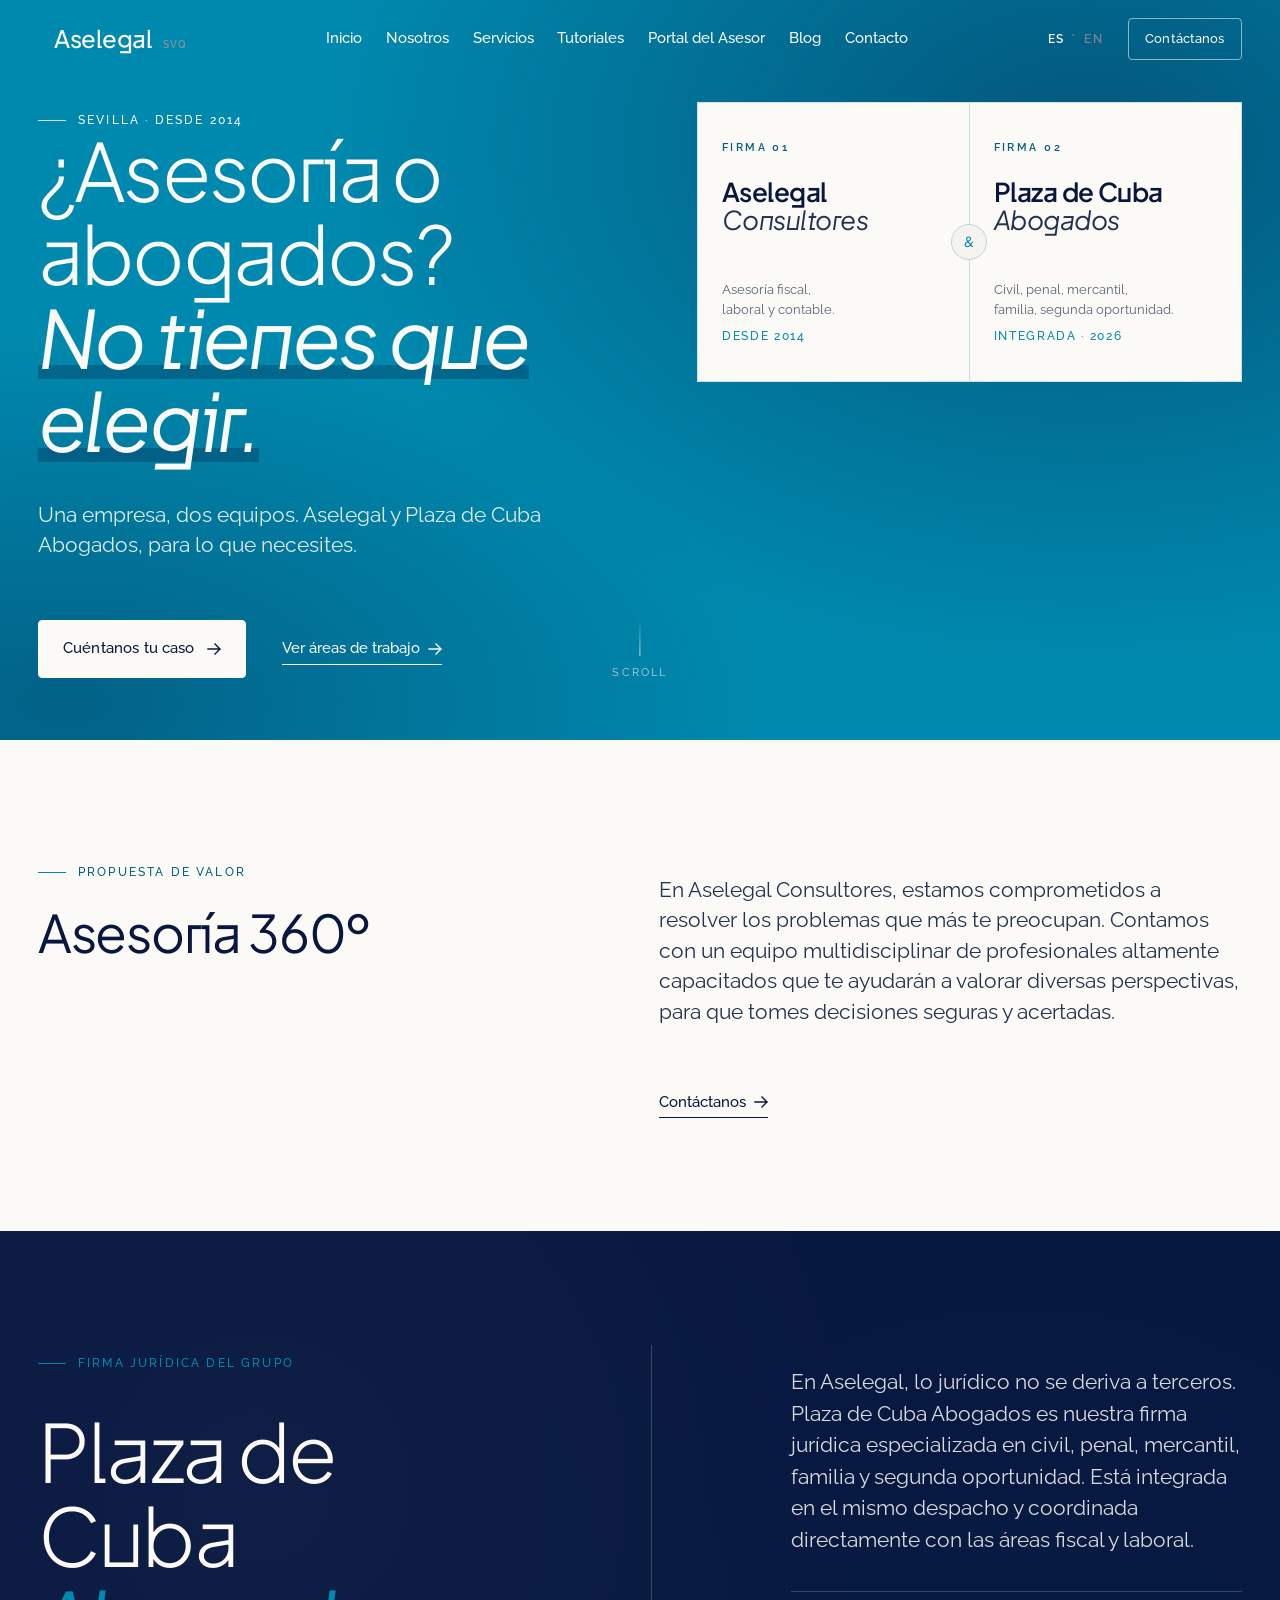
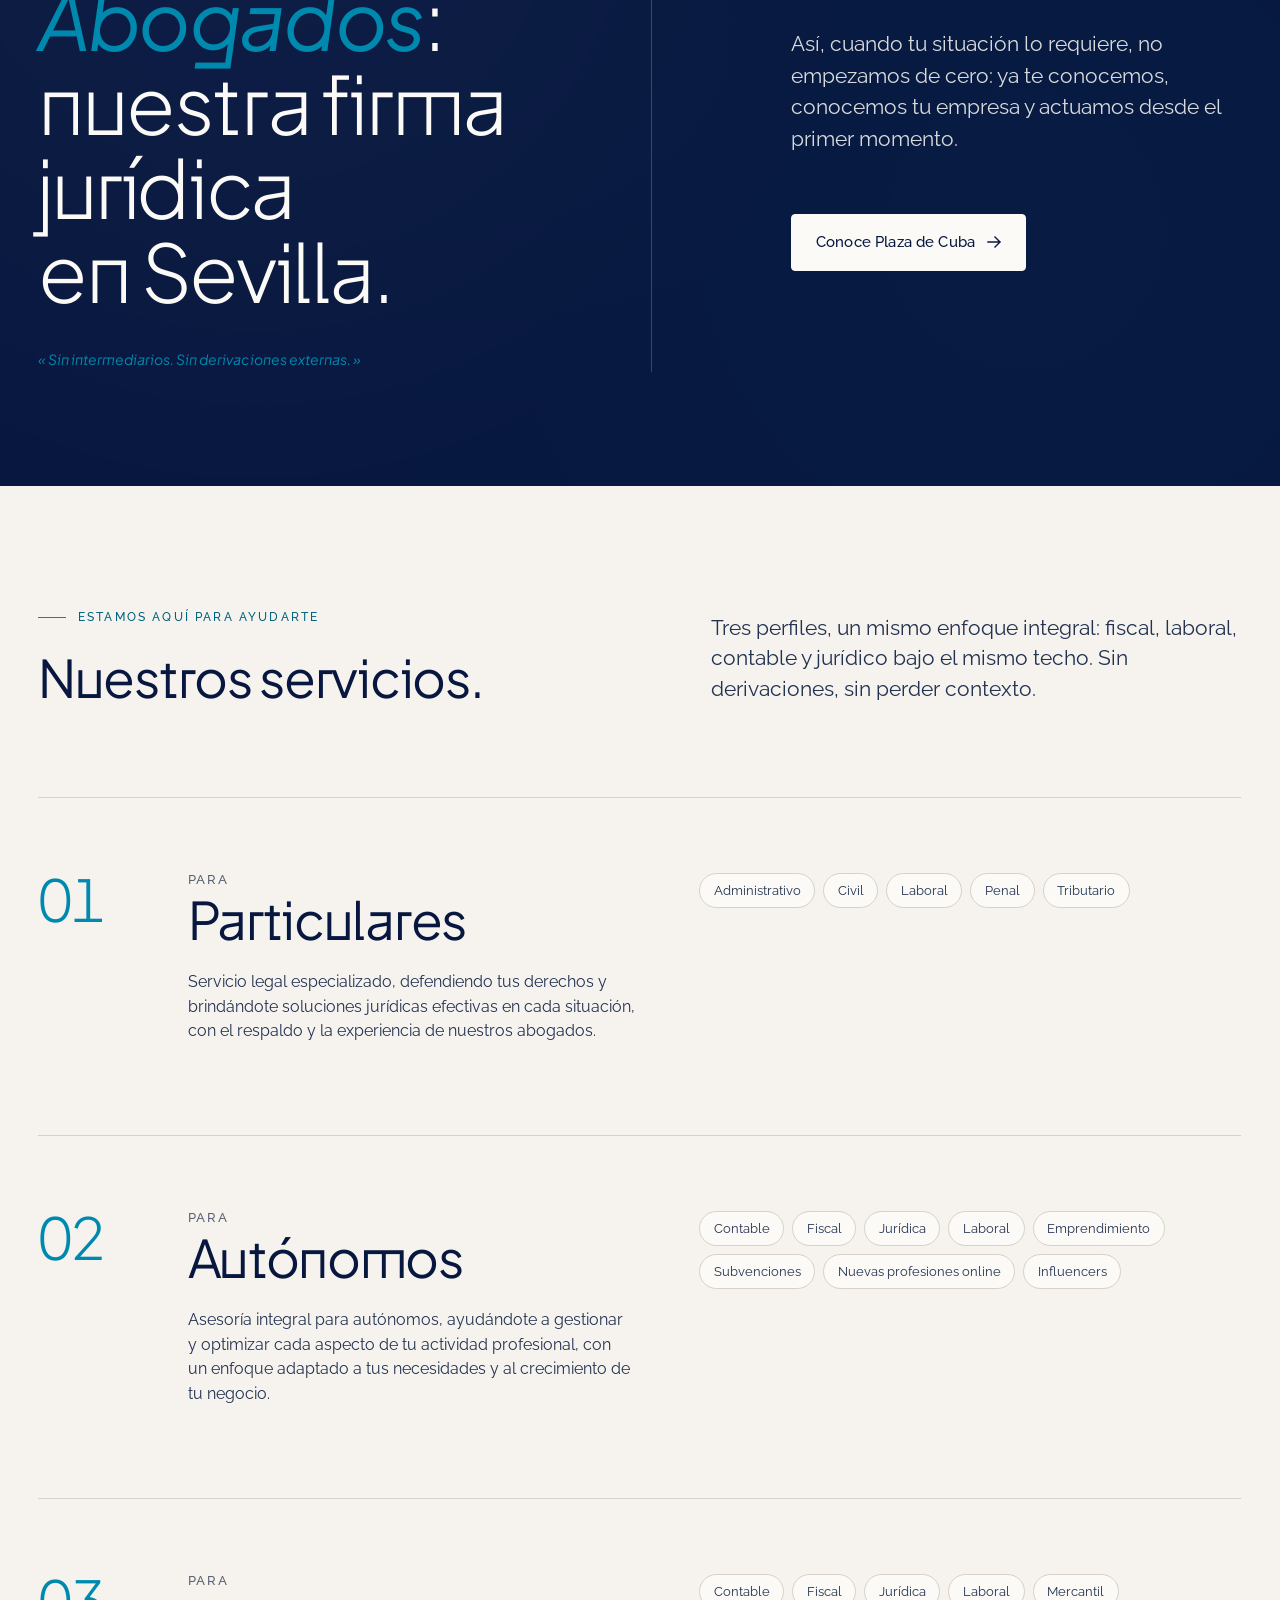
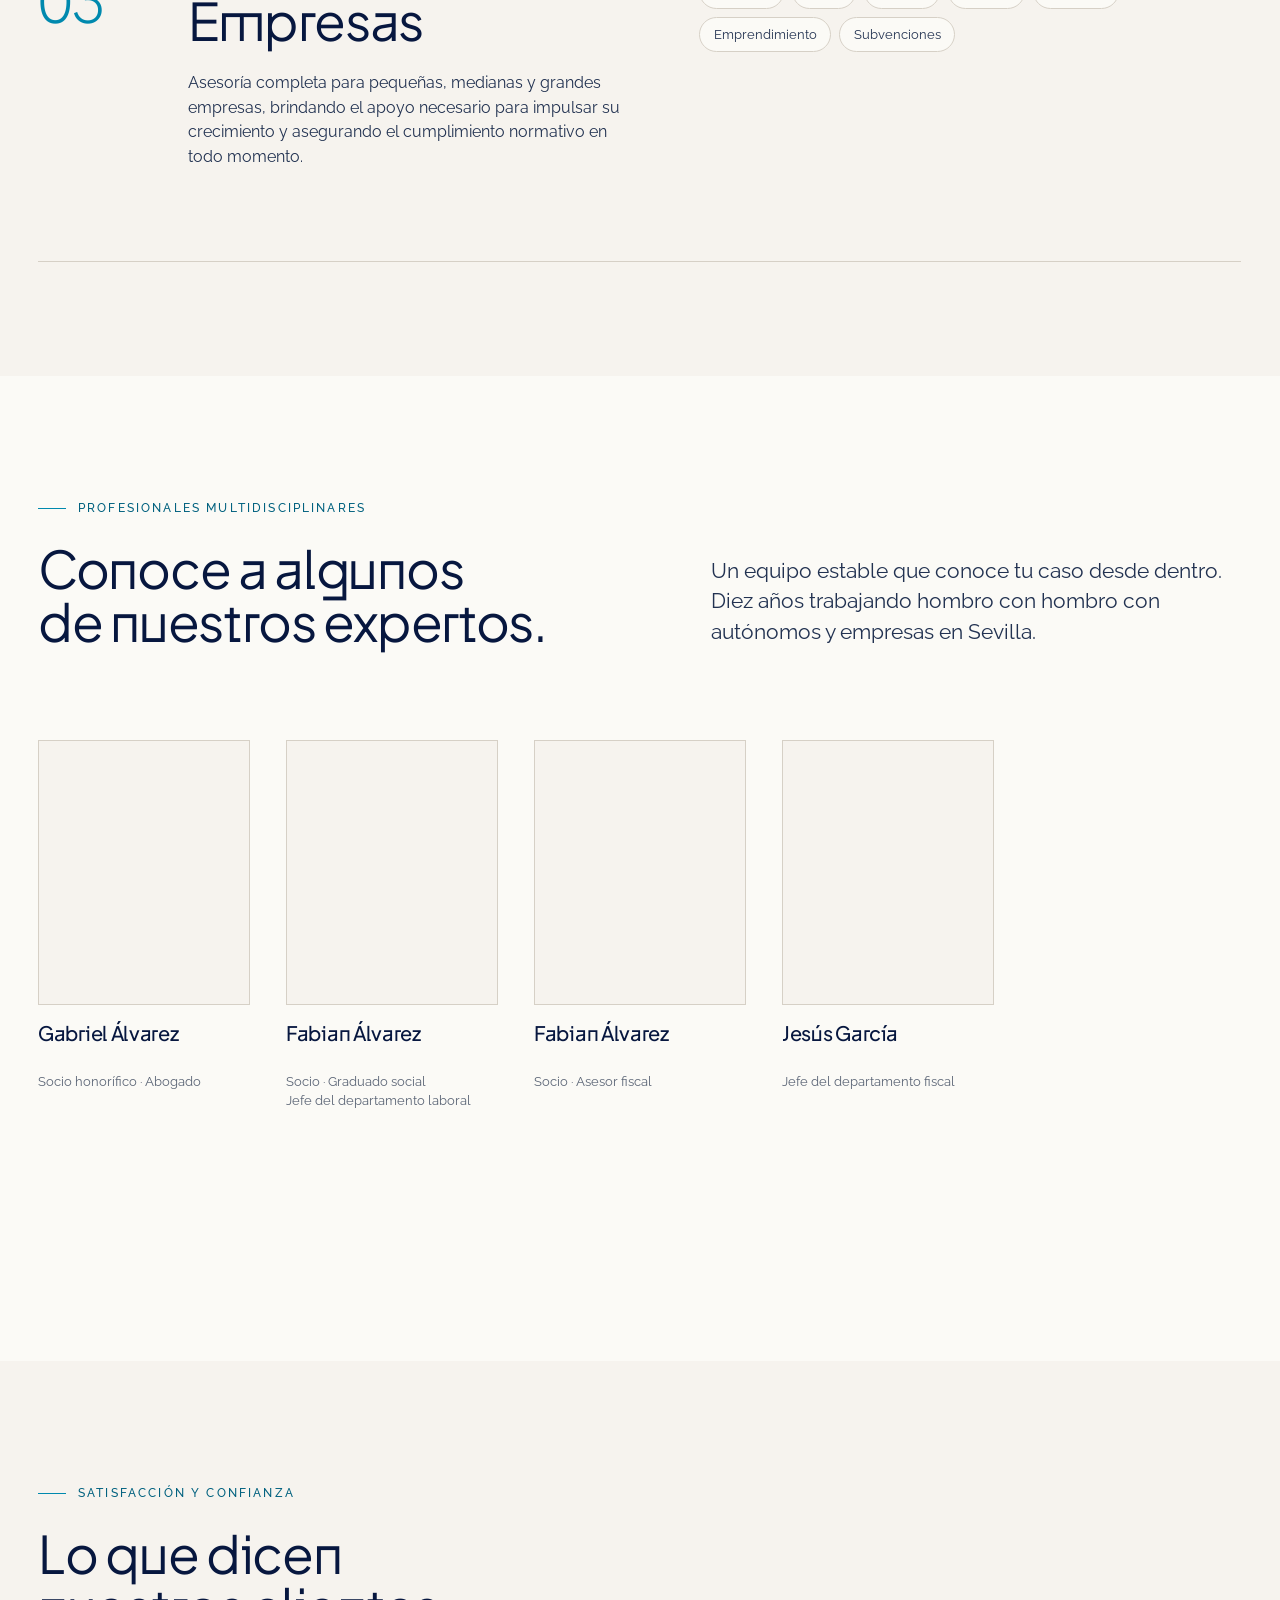
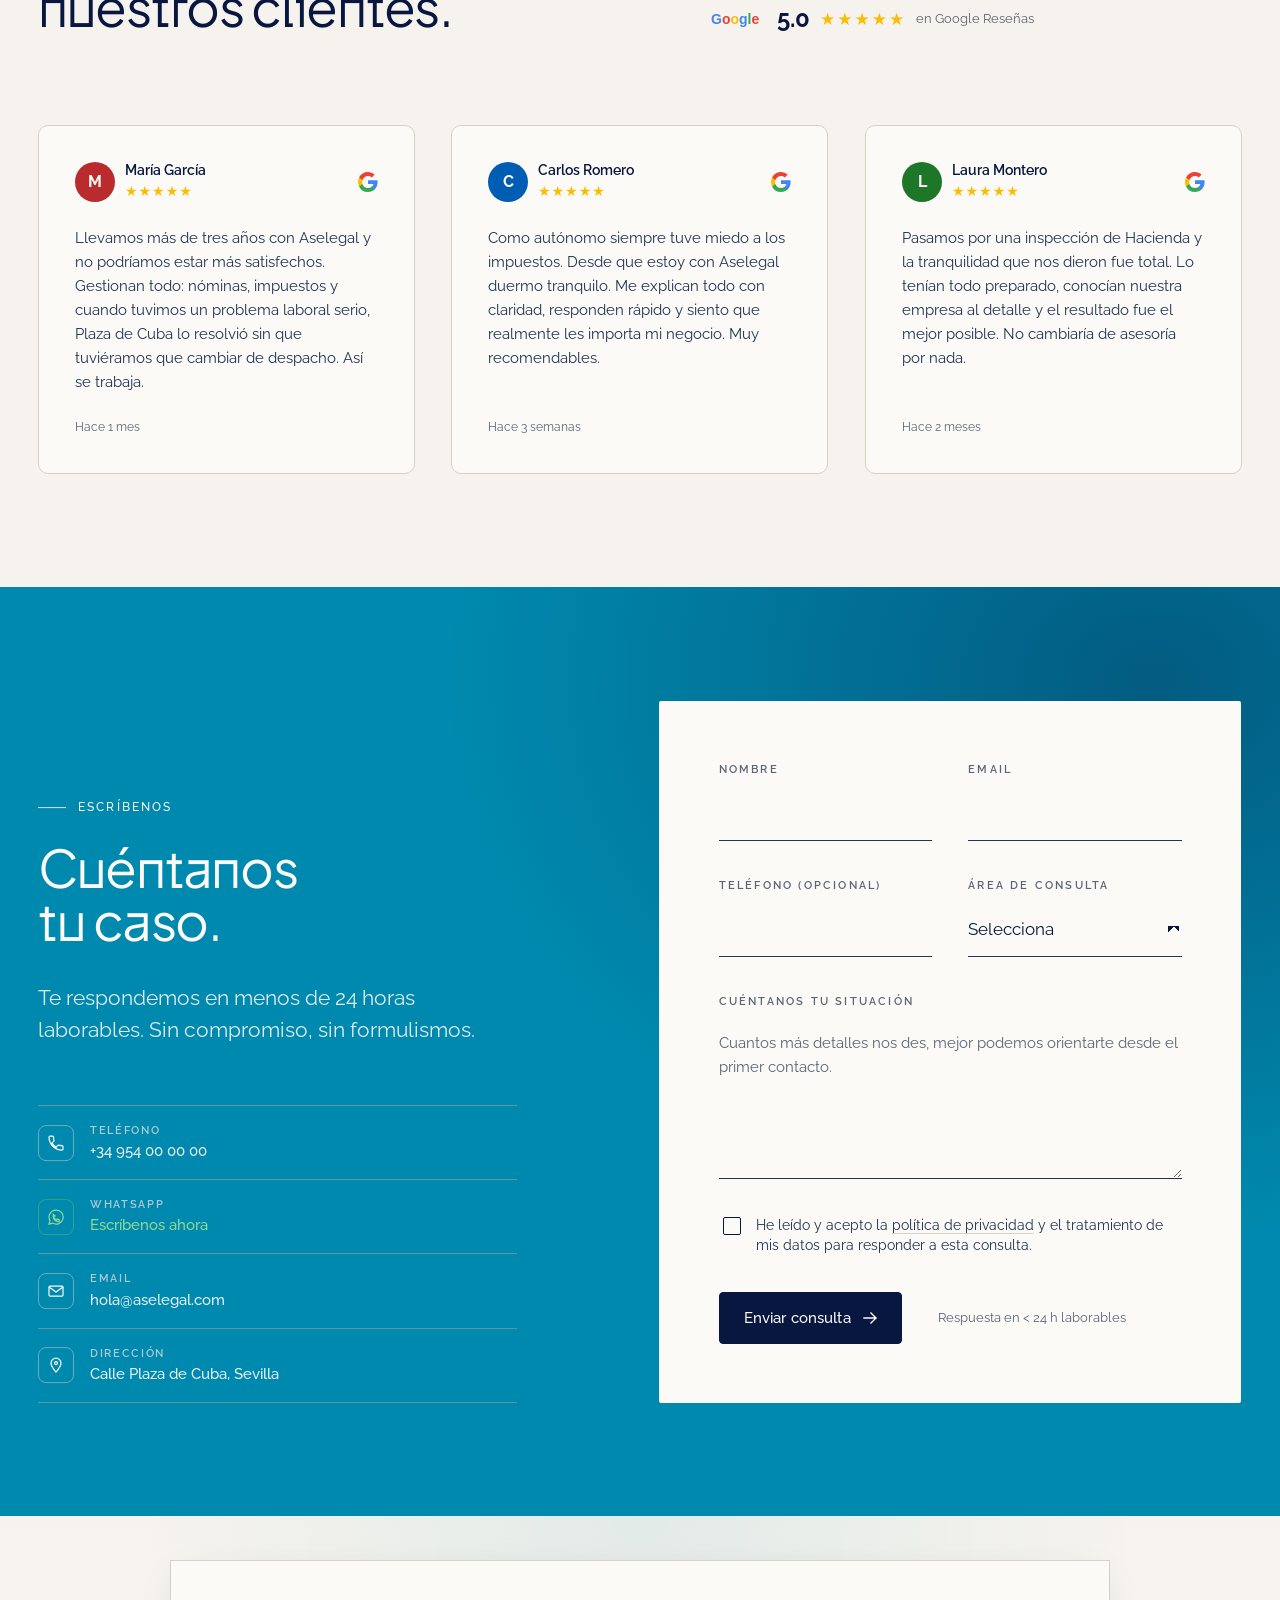
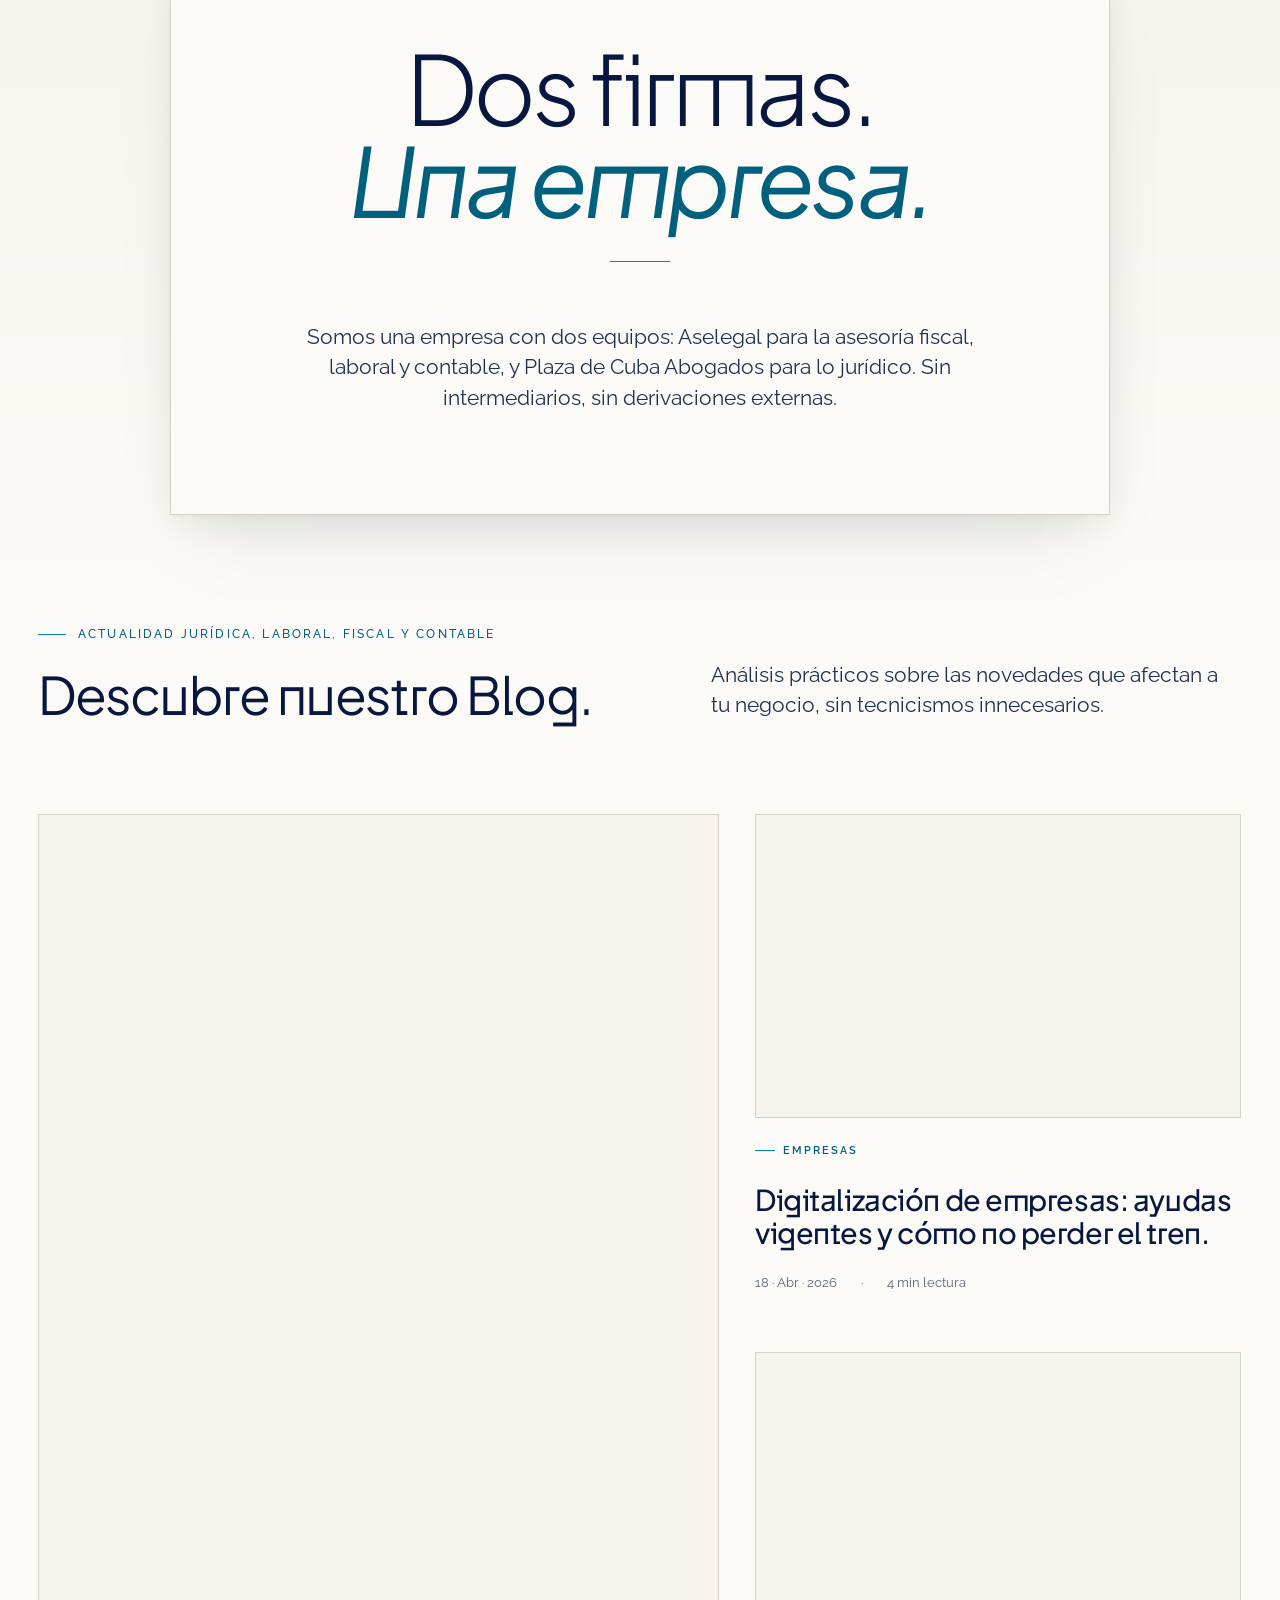
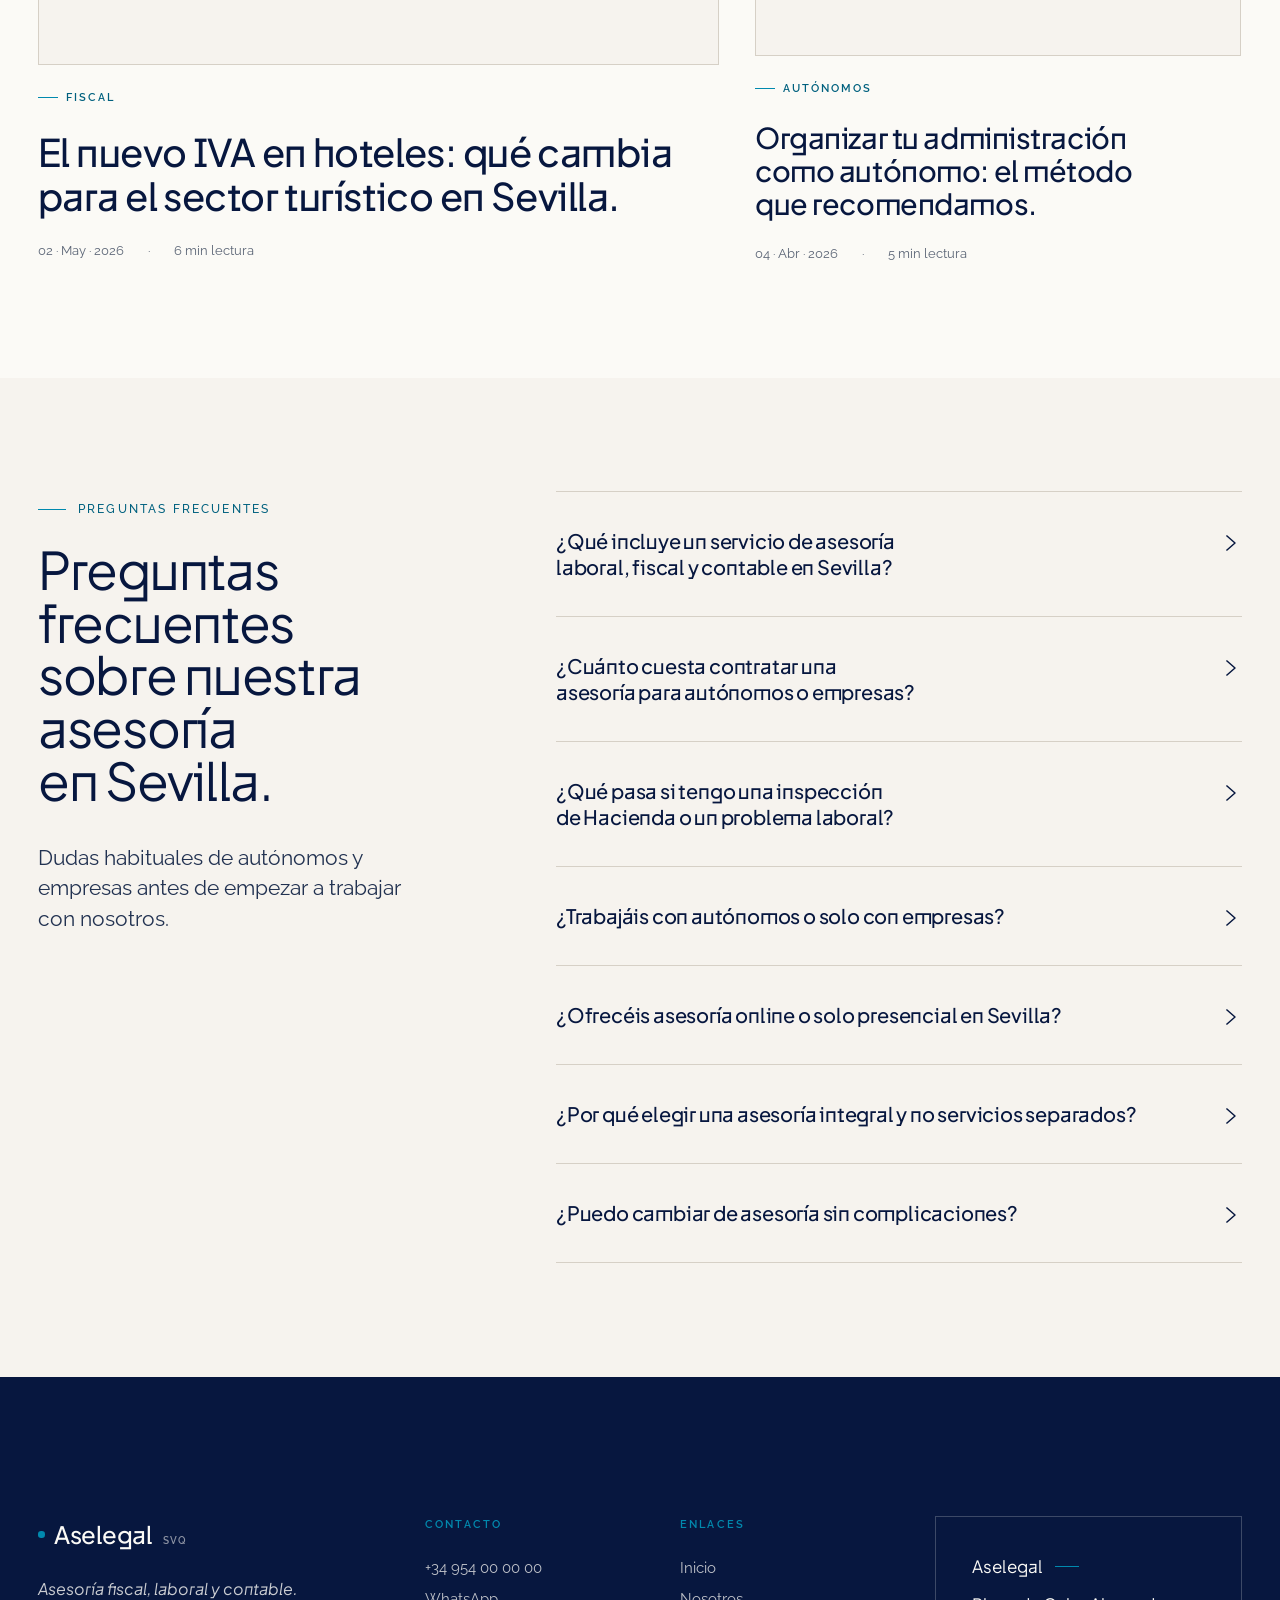
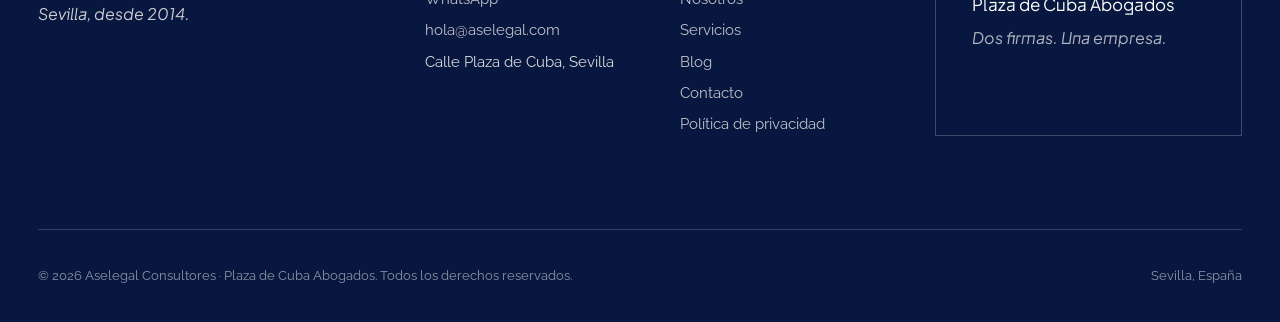
==== commit 9eb7b465: "refactor: update brand typography and replace gold color tokens with blue accent variants" ====
--- a/screen/home/home.html
+++ b/screen/home/home.html
@@ -9,7 +9,7 @@
 
   <link rel="preconnect" href="https://fonts.googleapis.com" />
   <link rel="preconnect" href="https://fonts.gstatic.com" crossorigin />
-  <link rel="stylesheet" href="https://fonts.googleapis.com/css2?family=Spectral:ital,wght@0,300;0,400;0,500;0,600;1,400;1,500&family=Manrope:wght@400;500;600;700&display=swap" />
+  <link rel="stylesheet" href="https://fonts.googleapis.com/css2?family=Raleway:ital,wght@0,300;0,400;0,500;0,600;0,700;1,300;1,400;1,500&family=Plus+Jakarta+Sans:ital,wght@0,300;0,400;0,500;0,600;0,700;1,400;1,500&display=swap" />
   <link rel="stylesheet" href="home.css" />
 </head>
 <body>
--- a/screen/home/home.css
+++ b/screen/home/home.css
@@ -2,17 +2,16 @@
    DESIGN TOKENS — Aselegal × Plaza de Cuba
    ============================================================ */
 :root {
-  /* Color — OKLCH, neutros tintados hacia el azul marino corporativo */
-  --ink:       oklch(0.21 0.05 252);          /* #0A1F3D azul marino profundo */
-  --ink-soft:  oklch(0.30 0.045 252);
-  --ink-mute:  oklch(0.46 0.025 252);
-  --cream:     oklch(0.984 0.005 90);          /* #FAFAF7 off-white */
-  --cream-2:   oklch(0.965 0.008 80);          /* surface alt cálida */
-  --rule:      oklch(0.86 0.015 80);
-  --rule-deep: oklch(0.32 0.04 252);
-  --gold:      oklch(0.665 0.075 70);          /* #B8956A dorado/ocre */
-  --gold-ink:  oklch(0.50 0.075 65);           /* dorado oscurecido para texto AA */
-  --terracotta: oklch(0.58 0.10 35);
+  /* Color — OKLCH — Aselegal brand: #041C4B + #0080B5 */
+  --ink:         oklch(0.22 0.08 264);          /* #041C4B azul marino oscuro */
+  --ink-soft:    oklch(0.32 0.06 262);
+  --ink-mute:    oklch(0.50 0.03 262);
+  --cream:       oklch(0.984 0.005 90);          /* #FAFAF7 off-white */
+  --cream-2:     oklch(0.965 0.008 80);          /* surface alt cálida */
+  --rule:        oklch(0.86 0.015 80);
+  --rule-deep:   oklch(0.32 0.04 265);
+  --accent:      oklch(0.57 0.14 218);           /* #0080B5 azul corporativo */
+  --accent-ink:  oklch(0.44 0.12 218);           /* azul más oscuro para texto AA */
 
   /* Espacio — fluido */
   --space-3xs: clamp(0.25rem, 0.2rem + 0.2vw, 0.4rem);
@@ -26,8 +25,8 @@
   --space-3xl: clamp(7rem, 4.5rem + 10vw, 13rem);
 
   /* Tipografía */
-  --serif: "Spectral", "Iowan Old Style", "Hoefler Text", Georgia, serif;
-  --sans:  "Manrope", system-ui, -apple-system, "Segoe UI", Helvetica, Arial, sans-serif;
+  --serif: "Plus Jakarta Sans", "Stone Sans ITC", system-ui, sans-serif;
+  --sans:  "Raleway", system-ui, -apple-system, "Segoe UI", Helvetica, Arial, sans-serif;
 
   --fs-micro:  0.75rem;
   --fs-small:  0.875rem;
@@ -93,7 +92,7 @@
   font-weight: 500;
   letter-spacing: 0.18em;
   text-transform: uppercase;
-  color: var(--gold-ink);
+  color: var(--accent-ink);
   display: inline-flex;
   align-items: center;
   gap: 0.75rem;
@@ -102,7 +101,7 @@
   content: "";
   width: 1.75rem;
   height: 1px;
-  background: var(--gold);
+  background: var(--accent);
 }
 
 .display {
@@ -161,7 +160,7 @@
   margin: 0;
 }
 .hrule--gold {
-  border-top-color: var(--gold);
+  border-top-color: var(--accent);
 }
 
 /* ============================================================
@@ -184,7 +183,7 @@
   cursor: pointer;
 }
 .btn:hover { background: var(--ink-soft); transform: translateY(-1px); }
-.btn:focus-visible { outline: 2px solid var(--gold); outline-offset: 3px; }
+.btn:focus-visible { outline: 2px solid var(--accent); outline-offset: 3px; }
 
 .btn--ghost {
   background: transparent;
@@ -197,7 +196,7 @@
   color: var(--ink);
   border-color: var(--cream);
 }
-.btn--invert:hover { background: var(--gold); border-color: var(--gold); color: var(--ink); }
+.btn--invert:hover { background: var(--accent); border-color: var(--accent); color: var(--ink); }
 
 .link-arrow {
   display: inline-flex;
@@ -225,7 +224,7 @@
 }
 .link-arrow:hover .arrow { transform: translateX(6px); }
 .link-arrow:hover::after { transform: scaleX(0.4); }
-.link-arrow:focus-visible { outline: 2px solid var(--gold); outline-offset: 4px; border-radius: 2px; }
+.link-arrow:focus-visible { outline: 2px solid var(--accent); outline-offset: 4px; border-radius: 2px; }
 
 .link-quiet {
   font-size: var(--fs-small);
@@ -270,7 +269,7 @@
 }
 .brandmark .mark-dot {
   width: 0.4rem; height: 0.4rem; border-radius: 50%;
-  background: var(--gold);
+  background: var(--accent);
   display: inline-block;
   align-self: center;
   margin-right: 0.1rem;
@@ -380,12 +379,12 @@
    ============================================================ */
 .hero {
   position: relative;
-  padding-block: clamp(5.5rem, 4rem + 5vw, 10rem) clamp(3rem, 2rem + 5vw, 7rem);
+  padding-block: clamp(5rem, 4rem + 3vw, 8rem) clamp(2.5rem, 1.5rem + 3vw, 5rem);
 }
 .hero__inner {
   display: grid;
   grid-template-columns: 1fr;
-  gap: var(--space-xl);
+  gap: var(--space-m);
   align-items: start;
 }
 .hero__title { margin: 0; }
@@ -402,7 +401,7 @@
   font-style: italic;
   font-weight: 400;
   color: var(--ink);
-  background-image: linear-gradient(transparent 78%, color-mix(in oklab, var(--gold) 50%, transparent) 78%, color-mix(in oklab, var(--gold) 50%, transparent) 92%, transparent 92%);
+  background-image: linear-gradient(transparent 78%, color-mix(in oklab, var(--accent) 50%, transparent) 78%, color-mix(in oklab, var(--accent) 50%, transparent) 92%, transparent 92%);
 }
 .hero__sub {
   margin-top: var(--space-m);
@@ -429,10 +428,10 @@
 }
 .duo__name {
   font-family: var(--serif);
-  font-weight: 500;
-  line-height: 1.05;
-  letter-spacing: -0.025em;
-  font-size: clamp(1.375rem, 1rem + 1.6vw, 2.25rem);
+  font-weight: 600;
+  line-height: 1.1;
+  letter-spacing: -0.02em;
+  font-size: clamp(1.125rem, 0.85rem + 1.2vw, 1.625rem);
   color: var(--ink);
 }
 .duo__name span { display: block; }
@@ -454,7 +453,7 @@
   font-weight: 500;
   letter-spacing: 0.14em;
   text-transform: uppercase;
-  color: var(--gold-ink);
+  color: var(--accent-ink);
 }
 .hero__indicator {
   position: absolute;
@@ -485,11 +484,16 @@
   100% { transform: scaleY(0); transform-origin: bottom; }
 }
 
+@media (min-width: 540px) {
+  .hero__inner { gap: var(--space-l); }
+}
+
 @media (min-width: 1024px) {
   .hero__inner {
-    grid-template-columns: minmax(0, 1.5fr) minmax(340px, 1fr);
-    gap: var(--space-2xl);
+    grid-template-columns: minmax(0, 1.1fr) minmax(420px, 1fr);
+    gap: var(--space-l);
   }
+  .duo__col { min-height: 180px; }
 }
 
 /* ============================================================
@@ -524,14 +528,14 @@
   opacity: 0.06;
   background-image:
     radial-gradient(circle at 20% 30%, color-mix(in oklab, var(--cream) 55%, transparent) 0, transparent 50%),
-    radial-gradient(circle at 80% 70%, color-mix(in oklab, var(--gold) 50%, transparent) 0, transparent 55%);
+    radial-gradient(circle at 80% 70%, color-mix(in oklab, var(--accent) 50%, transparent) 0, transparent 55%);
   mix-blend-mode: screen;
 }
 .plaza__inner {
   position: relative;
 }
-.plaza .eyebrow { color: var(--gold); }
-.plaza .eyebrow::before { background: var(--gold); }
+.plaza .eyebrow { color: var(--accent); }
+.plaza .eyebrow::before { background: var(--accent); }
 .plaza__display {
   font-family: var(--serif);
   font-weight: 300;
@@ -545,7 +549,7 @@
 .plaza__display em {
   font-style: italic;
   font-weight: 400;
-  color: var(--gold);
+  color: var(--accent);
 }
 .plaza__body {
   font-size: var(--fs-lead);
@@ -558,7 +562,7 @@
   font-family: var(--serif);
   font-style: italic;
   font-size: 0.875rem;
-  color: var(--gold);
+  color: var(--accent);
 }
 .plaza__cta { margin-top: var(--space-l); }
 
@@ -606,7 +610,7 @@
   font-size: clamp(2.25rem, 4.5vw, 4rem);
   line-height: 0.9;
   letter-spacing: -0.03em;
-  color: var(--gold);
+  color: var(--accent);
   font-variant-numeric: tabular-nums;
 }
 .service__title {
@@ -762,7 +766,7 @@
   font-family: var(--serif);
   font-size: clamp(3.5rem, 6vw, 5rem);
   line-height: 0.7;
-  color: var(--gold);
+  color: var(--accent);
   font-style: italic;
   font-weight: 300;
 }
@@ -826,8 +830,8 @@
 }
 .input:focus, .select:focus, .textarea:focus {
   outline: none;
-  border-bottom-color: var(--gold);
-  background: linear-gradient(to bottom, transparent 75%, color-mix(in oklab, var(--gold) 18%, transparent) 100%);
+  border-bottom-color: var(--accent);
+  background: linear-gradient(to bottom, transparent 75%, color-mix(in oklab, var(--accent) 18%, transparent) 100%);
 }
 .textarea { resize: vertical; min-height: 7rem; }
 .select {
@@ -859,7 +863,7 @@
   content: "";
   position: absolute;
   inset: 2px;
-  background: var(--gold);
+  background: var(--accent);
   border-radius: 1px;
 }
 .check a { text-decoration: underline; text-decoration-color: var(--rule); text-underline-offset: 3px; }
@@ -897,7 +901,7 @@
 .credo__rule {
   display: block;
   width: 60px; height: 1px;
-  background: var(--gold);
+  background: var(--accent);
   margin: var(--space-m) auto 0;
 }
 
@@ -962,10 +966,10 @@
   letter-spacing: 0.18em;
   text-transform: uppercase;
   font-weight: 600;
-  color: var(--gold-ink);
+  color: var(--accent-ink);
 }
 .post__cat::before {
-  content: ""; width: 1.25rem; height: 1px; background: var(--gold);
+  content: ""; width: 1.25rem; height: 1px; background: var(--accent);
 }
 
 .post__title {
@@ -1064,7 +1068,7 @@
   letter-spacing: 0.2em;
   text-transform: uppercase;
   font-weight: 600;
-  color: var(--gold);
+  color: var(--accent);
   margin: 0 0 var(--space-s);
 }
 .footer__brand .brandmark { color: var(--cream); }
@@ -1087,7 +1091,7 @@
   color: color-mix(in oklab, var(--cream) 75%, transparent);
   transition: color 240ms var(--ease);
 }
-.footer ul a:hover { color: var(--gold); }
+.footer ul a:hover { color: var(--accent); }
 
 .footer__credo {
   border: 1px solid color-mix(in oklab, var(--cream) 22%, transparent);
@@ -1105,7 +1109,7 @@
 }
 .footer__credo .duo-line .sep {
   width: 1.5rem; height: 1px;
-  background: var(--gold);
+  background: var(--accent);
 }
 .footer__credo p {
   font-family: var(--serif);
@@ -1158,13 +1162,13 @@
   overflow: hidden; clip: rect(0,0,0,0); white-space: nowrap; border: 0;
 }
 
-::selection { background: color-mix(in oklab, var(--gold) 45%, transparent); color: var(--ink); }
+::selection { background: color-mix(in oklab, var(--accent) 45%, transparent); color: var(--ink); }
 
 /* ============================================================
    HERO — DARK VARIANT
    ============================================================ */
 .hero--dark {
-  background: var(--ink);
+  background: var(--accent);
 }
 .hero--dark::after {
   content: '';
@@ -1172,35 +1176,35 @@
   inset: 0;
   pointer-events: none;
   background:
-    radial-gradient(ellipse 60% 70% at 80% 30%, oklch(0.30 0.07 260 / 0.55) 0%, transparent 100%),
-    radial-gradient(ellipse 50% 50% at 5% 90%, oklch(0.24 0.05 250 / 0.40) 0%, transparent 100%);
+    radial-gradient(ellipse 60% 70% at 85% 20%, oklch(0.22 0.08 264 / 0.45) 0%, transparent 100%),
+    radial-gradient(ellipse 55% 50% at 5% 95%, oklch(0.22 0.08 264 / 0.35) 0%, transparent 100%);
 }
 .hero--dark .hero__inner { position: relative; z-index: 1; }
-.hero--dark .eyebrow { color: var(--gold); }
-.hero--dark .eyebrow::before { background: var(--gold); }
+.hero--dark .eyebrow { color: var(--cream); }
+.hero--dark .eyebrow::before { background: oklch(0.90 0.02 218); }
 .hero--dark .hero__title .h1 { color: var(--cream); }
 .hero--dark .hero__title em {
   color: var(--cream);
   background-image: linear-gradient(
     transparent 78%,
-    oklch(0.665 0.075 70 / 0.30) 78%,
-    oklch(0.665 0.075 70 / 0.30) 92%,
+    oklch(0.22 0.08 264 / 0.28) 78%,
+    oklch(0.22 0.08 264 / 0.28) 92%,
     transparent 92%
   );
 }
-.hero--dark .hero__sub { color: oklch(0.78 0.018 252); }
+.hero--dark .hero__sub { color: oklch(0.93 0.015 218); }
 .hero--dark .link-arrow { color: var(--cream); }
 .hero--dark .link-arrow::after { background: var(--cream); }
 .hero--dark .hero__indicator .bar {
-  background: linear-gradient(to bottom, transparent, oklch(0.70 0.02 252));
-}
-.hero--dark .hero__indicator { color: oklch(0.60 0.02 252); }
+  background: linear-gradient(to bottom, transparent, oklch(0.92 0.01 218));
+}
+.hero--dark .hero__indicator { color: oklch(0.88 0.015 218); }
 
 /* ============================================================
    NAV — ON DARK HERO
    ============================================================ */
 .nav--on-dark:not(.is-scrolled) .brandmark { color: var(--cream); }
-.nav--on-dark:not(.is-scrolled) .brandmark .mark-dot { background: var(--gold); }
+.nav--on-dark:not(.is-scrolled) .brandmark .mark-dot { background: var(--accent); }
 .nav--on-dark:not(.is-scrolled) .brandmark sup { color: oklch(0.65 0.015 252); }
 .nav--on-dark:not(.is-scrolled) .nav__menu li > a { color: var(--cream); }
 .nav--on-dark:not(.is-scrolled) .nav__menu li > a::after { background: var(--cream); }
@@ -1209,7 +1213,7 @@
 .nav--on-dark:not(.is-scrolled) .nav-toggle span { background: var(--cream); }
 .nav--on-dark:not(.is-scrolled) .btn--ghost {
   color: var(--cream);
-  border-color: oklch(0.40 0.04 252);
+  border-color: oklch(0.75 0.05 218);
 }
 .nav--on-dark:not(.is-scrolled) .btn--ghost:hover {
   background: var(--cream);
@@ -1234,9 +1238,8 @@
   display: flex;
   flex-direction: column;
   justify-content: space-between;
-  gap: var(--space-m);
-  min-height: 220px;
-  padding: var(--space-l) var(--space-m);
+  gap: var(--space-s);
+  padding: var(--space-m) var(--space-s);
 }
 .duo__sep {
   width: 1px;
@@ -1259,33 +1262,34 @@
   font-style: italic;
   font-weight: 400;
   font-size: 0.875rem;
-  color: var(--gold-ink);
+  color: var(--accent-ink);
   flex-shrink: 0;
   z-index: 1;
 }
 
-/* Duo on dark hero */
+/* Duo on blue hero — card blanca para contraste */
 .hero--dark .duo {
-  background: oklch(0.26 0.048 252);
-  border-color: oklch(0.32 0.042 252);
-}
-.hero--dark .duo__sep { background: oklch(0.32 0.042 252); }
+  background: var(--cream);
+  border-color: oklch(0.90 0.02 218);
+}
+.hero--dark .duo__sep { background: oklch(0.88 0.025 218); }
 .hero--dark .duo__bridge {
-  background: oklch(0.24 0.05 252);
-  border-color: oklch(0.36 0.04 252);
-  color: var(--gold);
-}
-.hero--dark .duo__label { color: var(--gold); }
-.hero--dark .duo__name { color: var(--cream); }
-.hero--dark .duo__name .alt { color: oklch(0.68 0.02 252); }
-.hero--dark .duo__role { color: oklch(0.62 0.022 252); }
-.hero--dark .duo__meta { color: var(--gold); }
+  background: var(--cream-2);
+  border-color: oklch(0.86 0.03 218);
+  color: var(--accent);
+}
+.hero--dark .duo__label { color: var(--accent-ink); }
+.hero--dark .duo__name { color: var(--ink); }
+.hero--dark .duo__name .alt { color: var(--ink-soft); }
+.hero--dark .duo__role { color: var(--ink-mute); }
+.hero--dark .duo__meta { color: var(--accent); }
 
 /* Duo mobile stack */
 @media (max-width: 539px) {
   .duo { flex-direction: column; }
-  .duo__sep { width: 100%; height: 1px; justify-content: center; }
-  .duo__col { min-height: auto; }
+  .duo__sep { width: 100%; height: 1px; }
+  .duo__col { padding: var(--space-s) var(--space-xs); text-align: center; }
+  .duo__meta { justify-content: center; }
 }
 
 /* ============================================================
@@ -1393,7 +1397,7 @@
    CONTACT — DARK REDESIGN
    ============================================================ */
 .contact {
-  background: var(--ink);
+  background: var(--accent);
   color: var(--cream);
   position: relative;
   overflow: hidden;
@@ -1403,16 +1407,16 @@
   position: absolute;
   inset: 0;
   pointer-events: none;
-  background: radial-gradient(ellipse 55% 60% at 90% 10%, oklch(0.30 0.07 260 / 0.45) 0%, transparent 100%);
+  background: radial-gradient(ellipse 55% 60% at 90% 10%, oklch(0.22 0.08 264 / 0.40) 0%, transparent 100%);
 }
 .contact .grid-12 { position: relative; z-index: 1; }
 
-.contact__eyebrow { color: var(--gold) !important; }
-.contact__eyebrow::before { background: var(--gold) !important; }
+.contact__eyebrow { color: var(--cream) !important; }
+.contact__eyebrow::before { background: oklch(0.90 0.02 218) !important; }
 .contact__heading { color: var(--cream); }
 .contact__lead {
   font-size: var(--fs-lead);
-  color: oklch(0.75 0.018 252);
+  color: oklch(0.93 0.015 218);
   line-height: 1.5;
   max-width: 44ch;
 }
@@ -1422,40 +1426,40 @@
   flex-direction: column;
   gap: 0;
   margin-top: var(--space-l);
-  border-top: 1px solid oklch(0.32 0.04 252);
+  border-top: 1px solid oklch(0.65 0.06 218);
 }
 .contact__detail-item {
   display: flex;
   align-items: center;
   gap: 1rem;
   padding: 1rem 0;
-  border-bottom: 1px solid oklch(0.32 0.04 252);
-  color: oklch(0.80 0.018 252);
+  border-bottom: 1px solid oklch(0.65 0.06 218);
+  color: oklch(0.95 0.01 218);
   text-decoration: none;
   transition: color 240ms var(--ease);
 }
 .contact__detail-item:hover { color: var(--cream); }
-.contact__detail-item--wa { color: oklch(0.70 0.12 145); }
-.contact__detail-item--wa:hover { color: oklch(0.80 0.14 145); }
+.contact__detail-item--wa { color: oklch(0.82 0.12 145); }
+.contact__detail-item--wa:hover { color: oklch(0.90 0.10 145); }
 .contact__detail-item--addr { cursor: default; }
 .contact__detail-icon {
   width: 36px;
   height: 36px;
   border-radius: 8px;
-  border: 1px solid oklch(0.32 0.04 252);
+  border: 1px solid oklch(0.70 0.06 218);
   display: grid;
   place-items: center;
   flex-shrink: 0;
-  color: var(--gold);
-}
-.contact__detail-icon--wa { color: oklch(0.72 0.14 145); border-color: oklch(0.72 0.14 145 / 0.4); }
+  color: var(--cream);
+}
+.contact__detail-icon--wa { color: oklch(0.82 0.12 145); border-color: oklch(0.72 0.14 145 / 0.5); }
 .contact__detail-label {
   display: block;
   font-size: 0.6875rem;
   font-weight: 600;
   letter-spacing: 0.15em;
   text-transform: uppercase;
-  color: oklch(0.55 0.02 252);
+  color: oklch(0.82 0.03 218);
   margin-bottom: 1px;
 }
 .contact__detail-val {
@@ -1512,7 +1516,7 @@
   content: '';
   position: absolute;
   inset: 0;
-  background: radial-gradient(ellipse at top, color-mix(in oklab, var(--gold) 8%, transparent) 0%, transparent 55%);
+  background: radial-gradient(ellipse at top, color-mix(in oklab, var(--accent) 8%, transparent) 0%, transparent 55%);
   pointer-events: none;
 }
 .credo__card {
@@ -1531,4 +1535,4 @@
 /* Remove old credo__inner full-width styles */
 .credo__card .credo__title { font-size: var(--fs-mega); }
 .credo__card .credo__body { max-width: 54ch; }
-.credo__title .one em { color: var(--gold-ink); }
+.credo__title .one em { color: var(--accent-ink); }
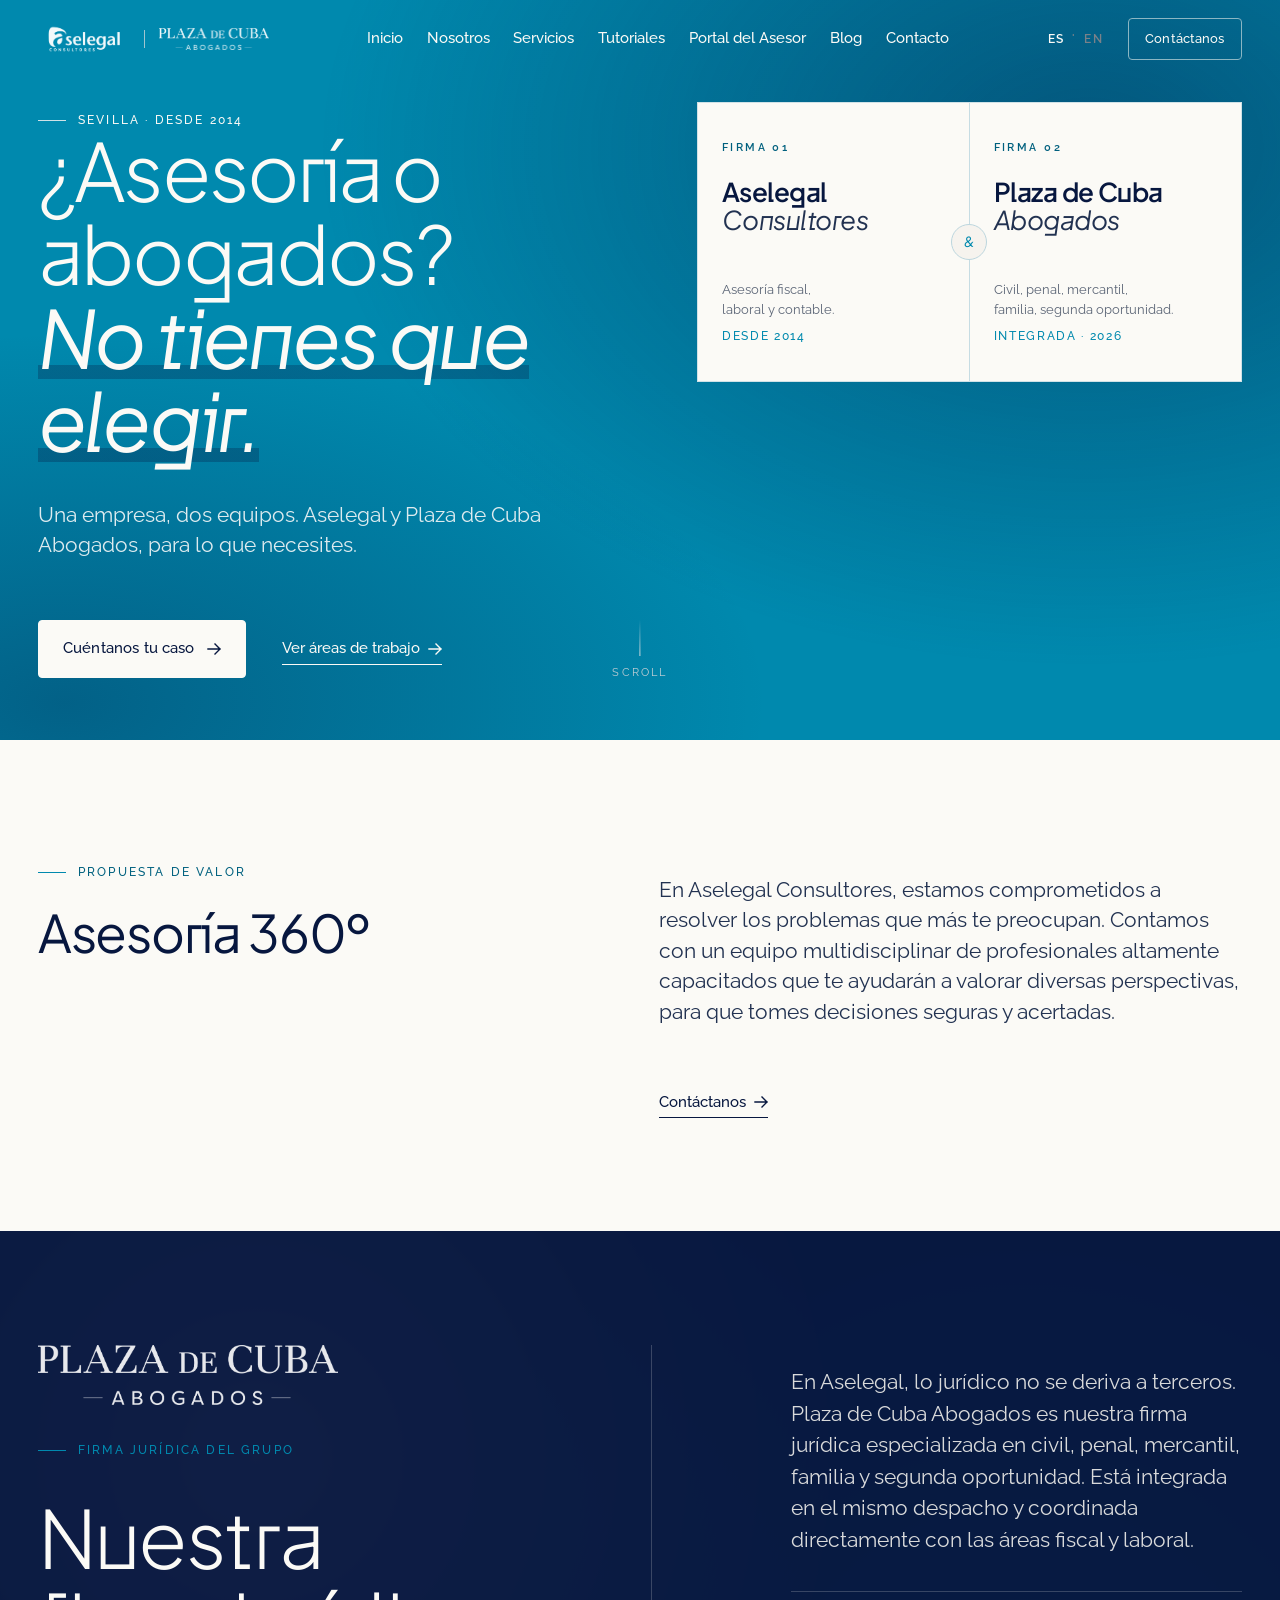
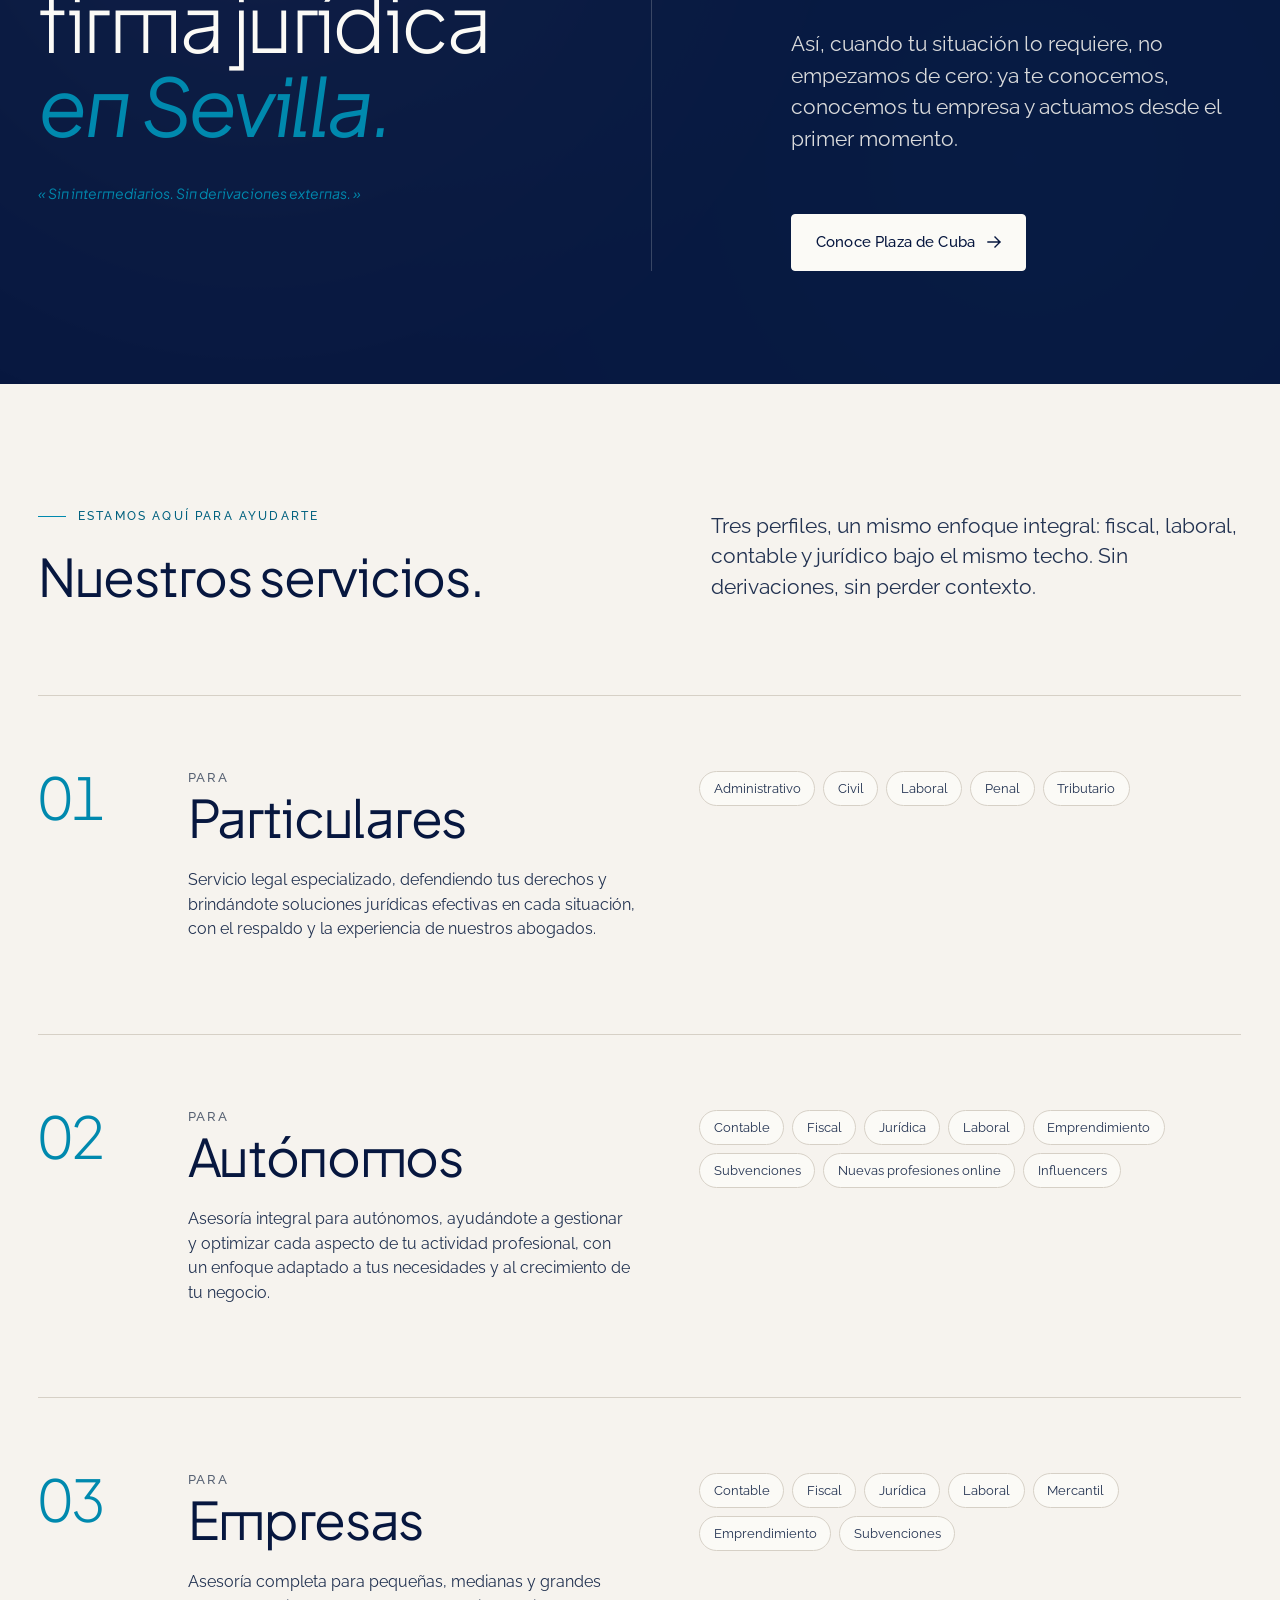
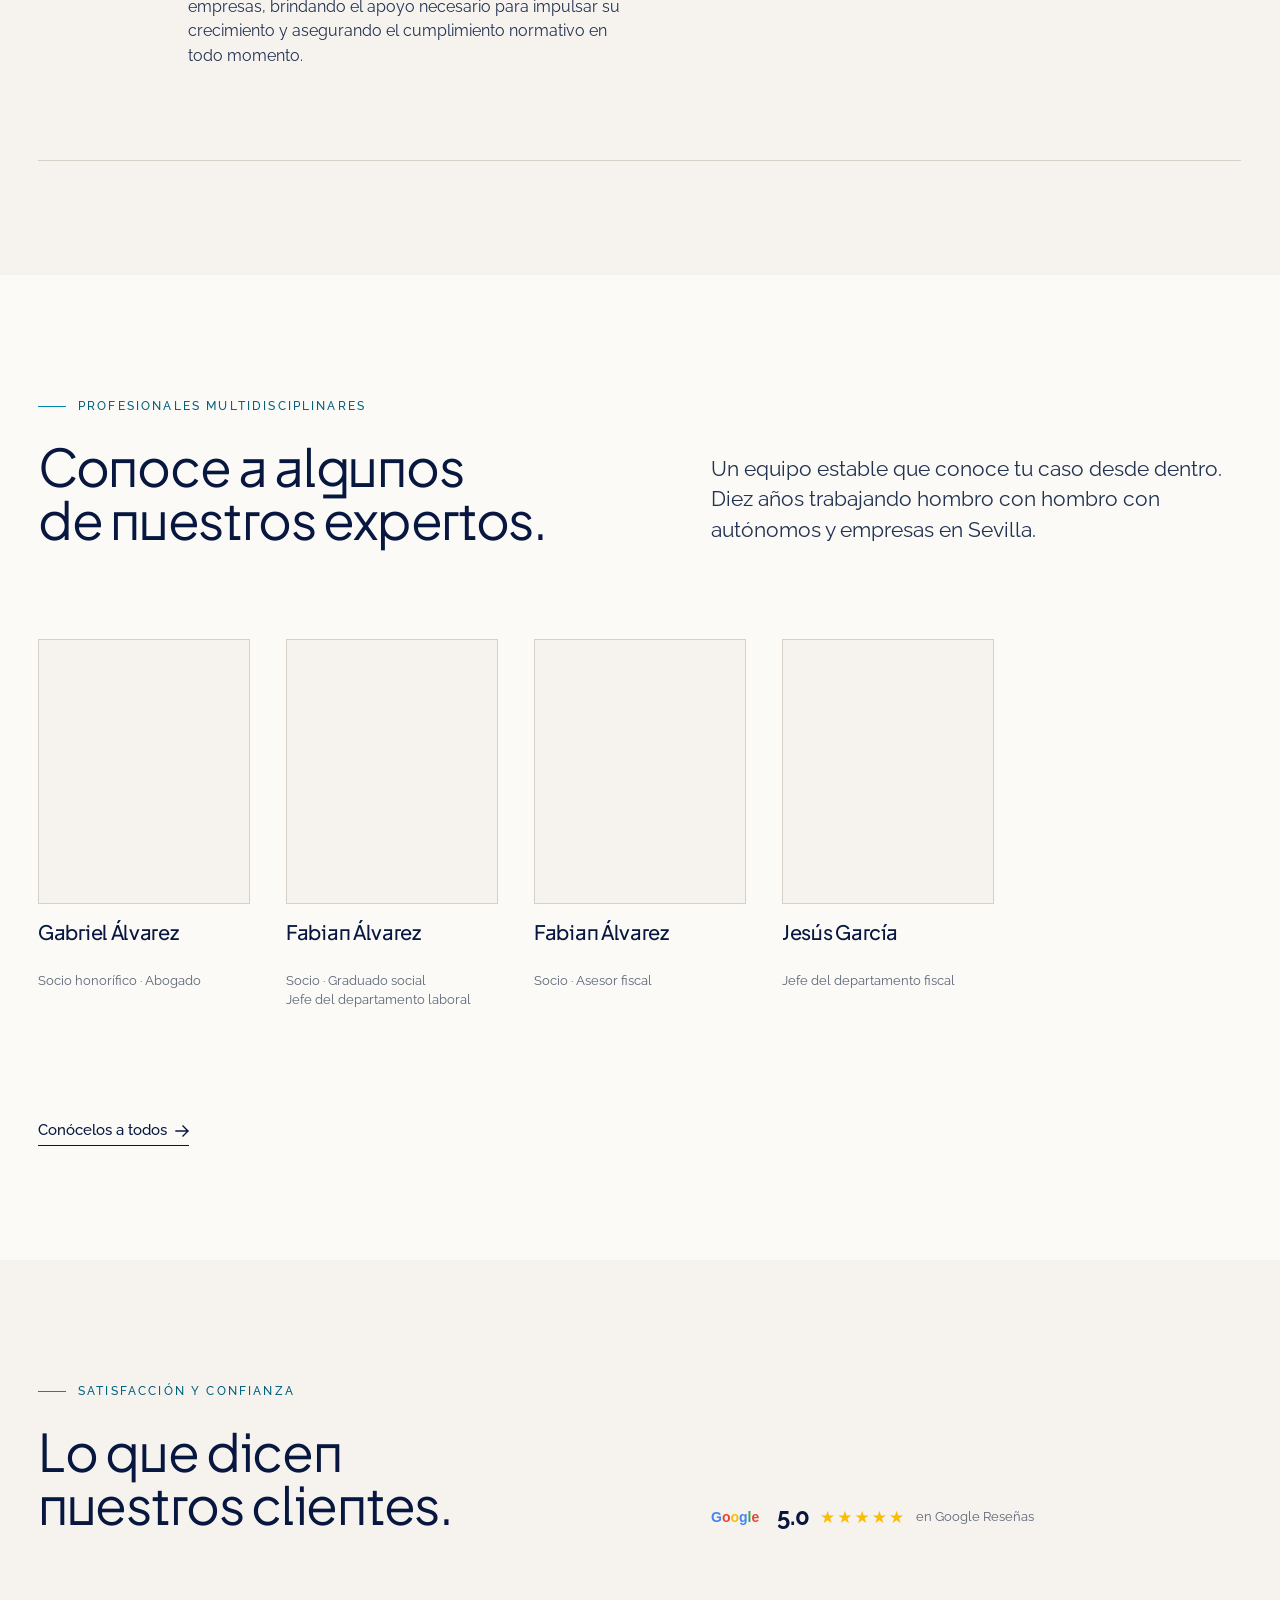
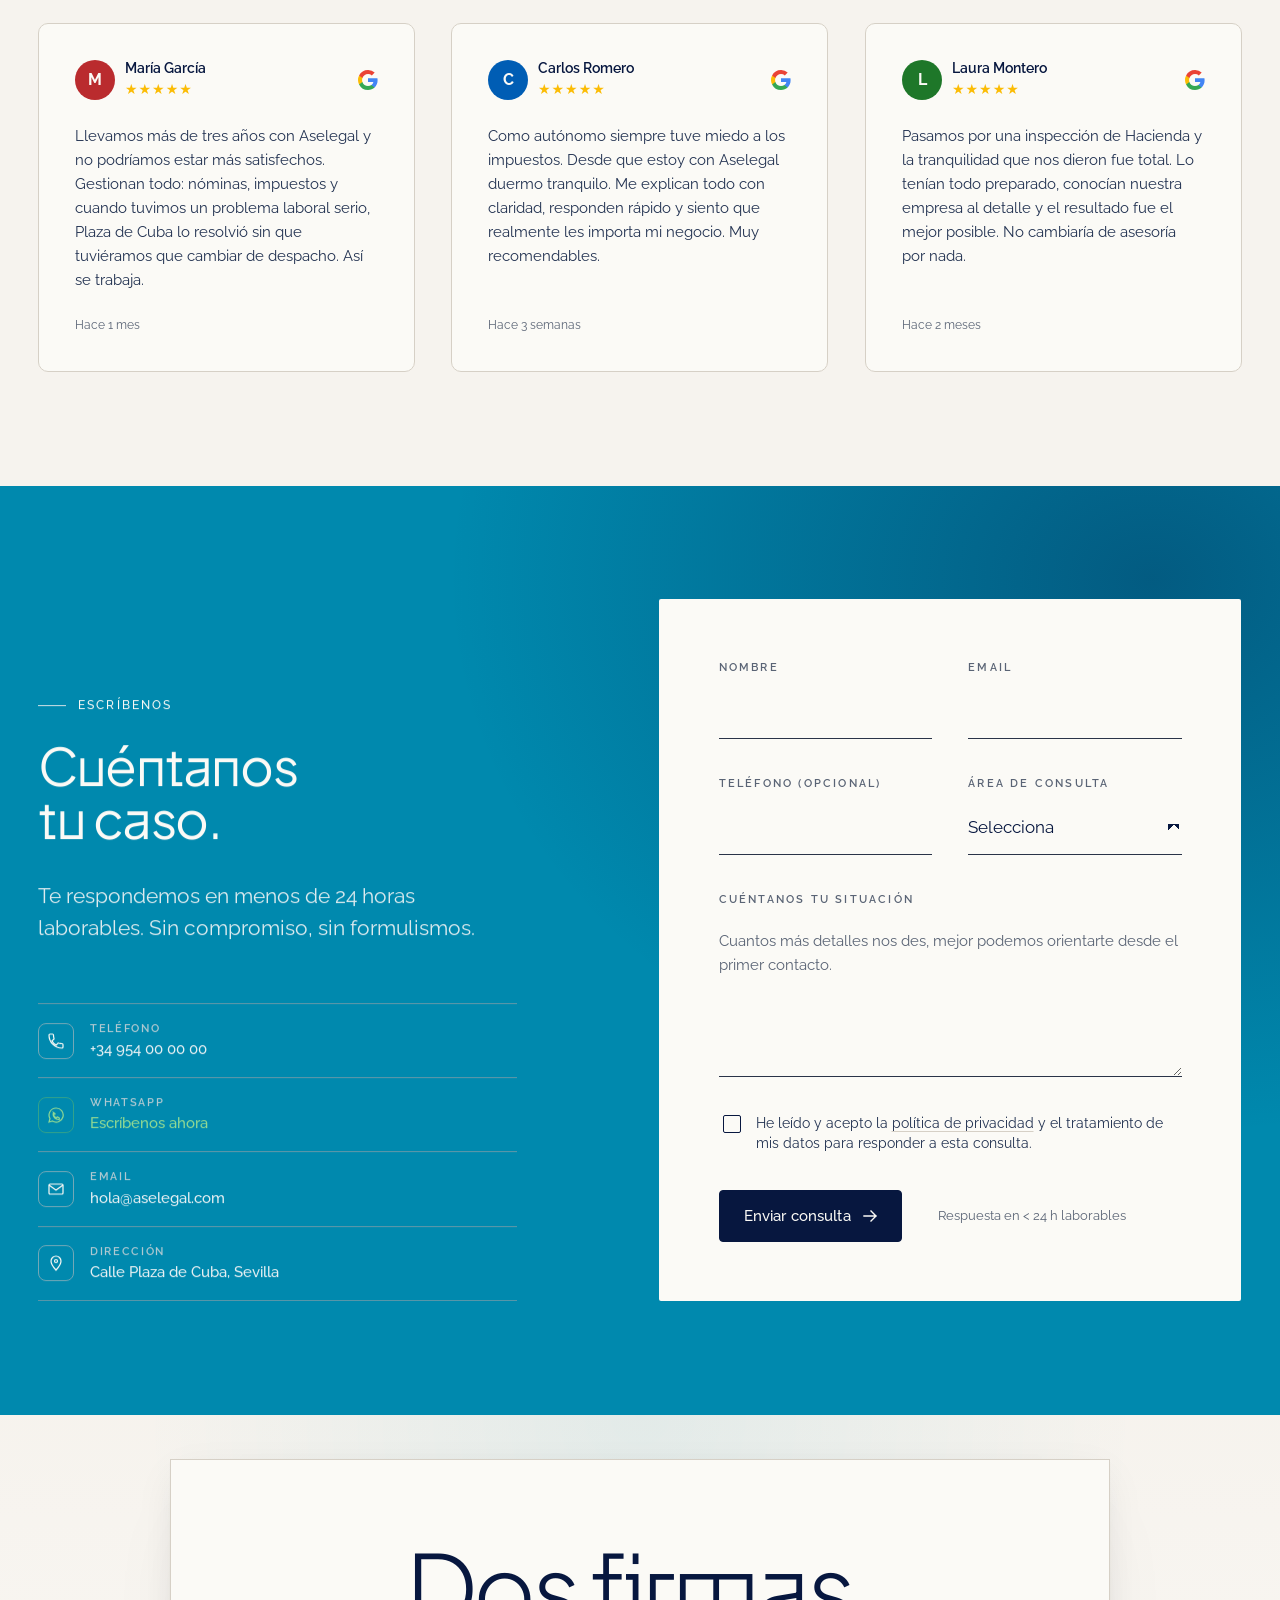
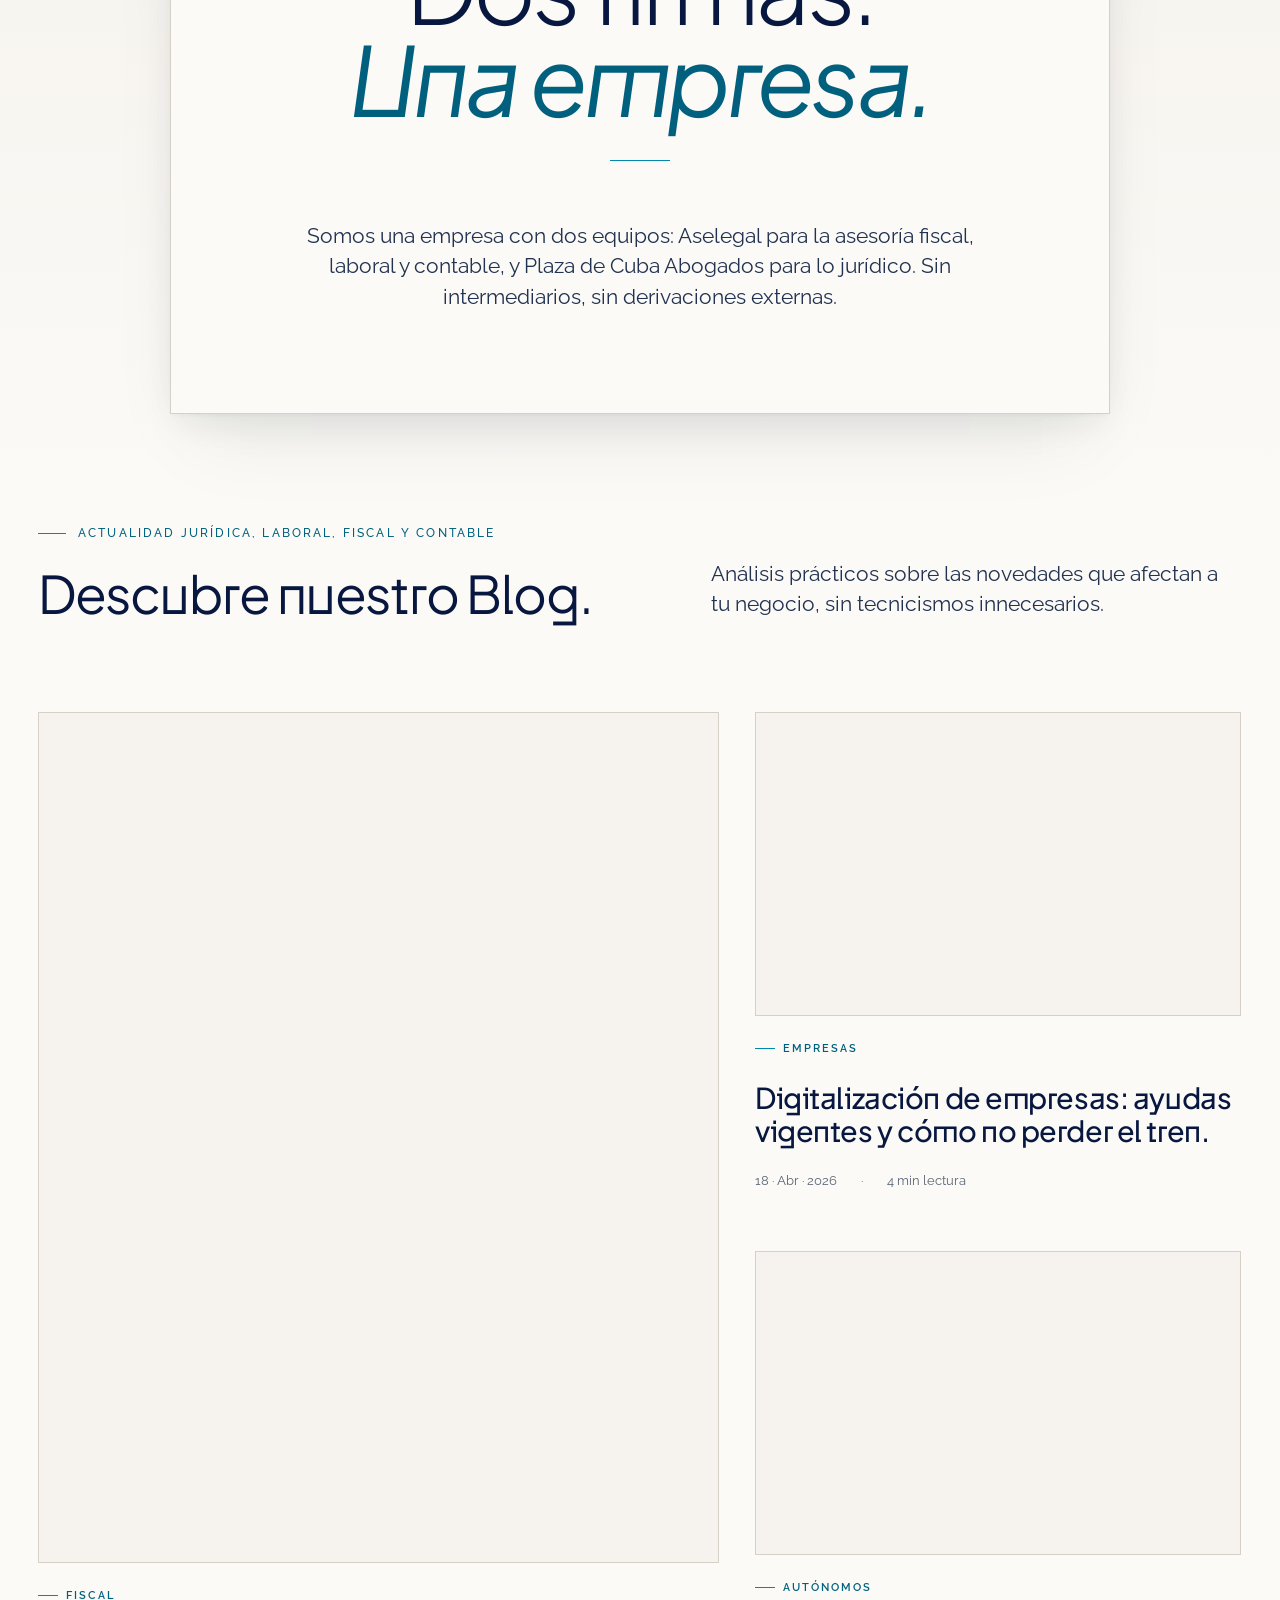
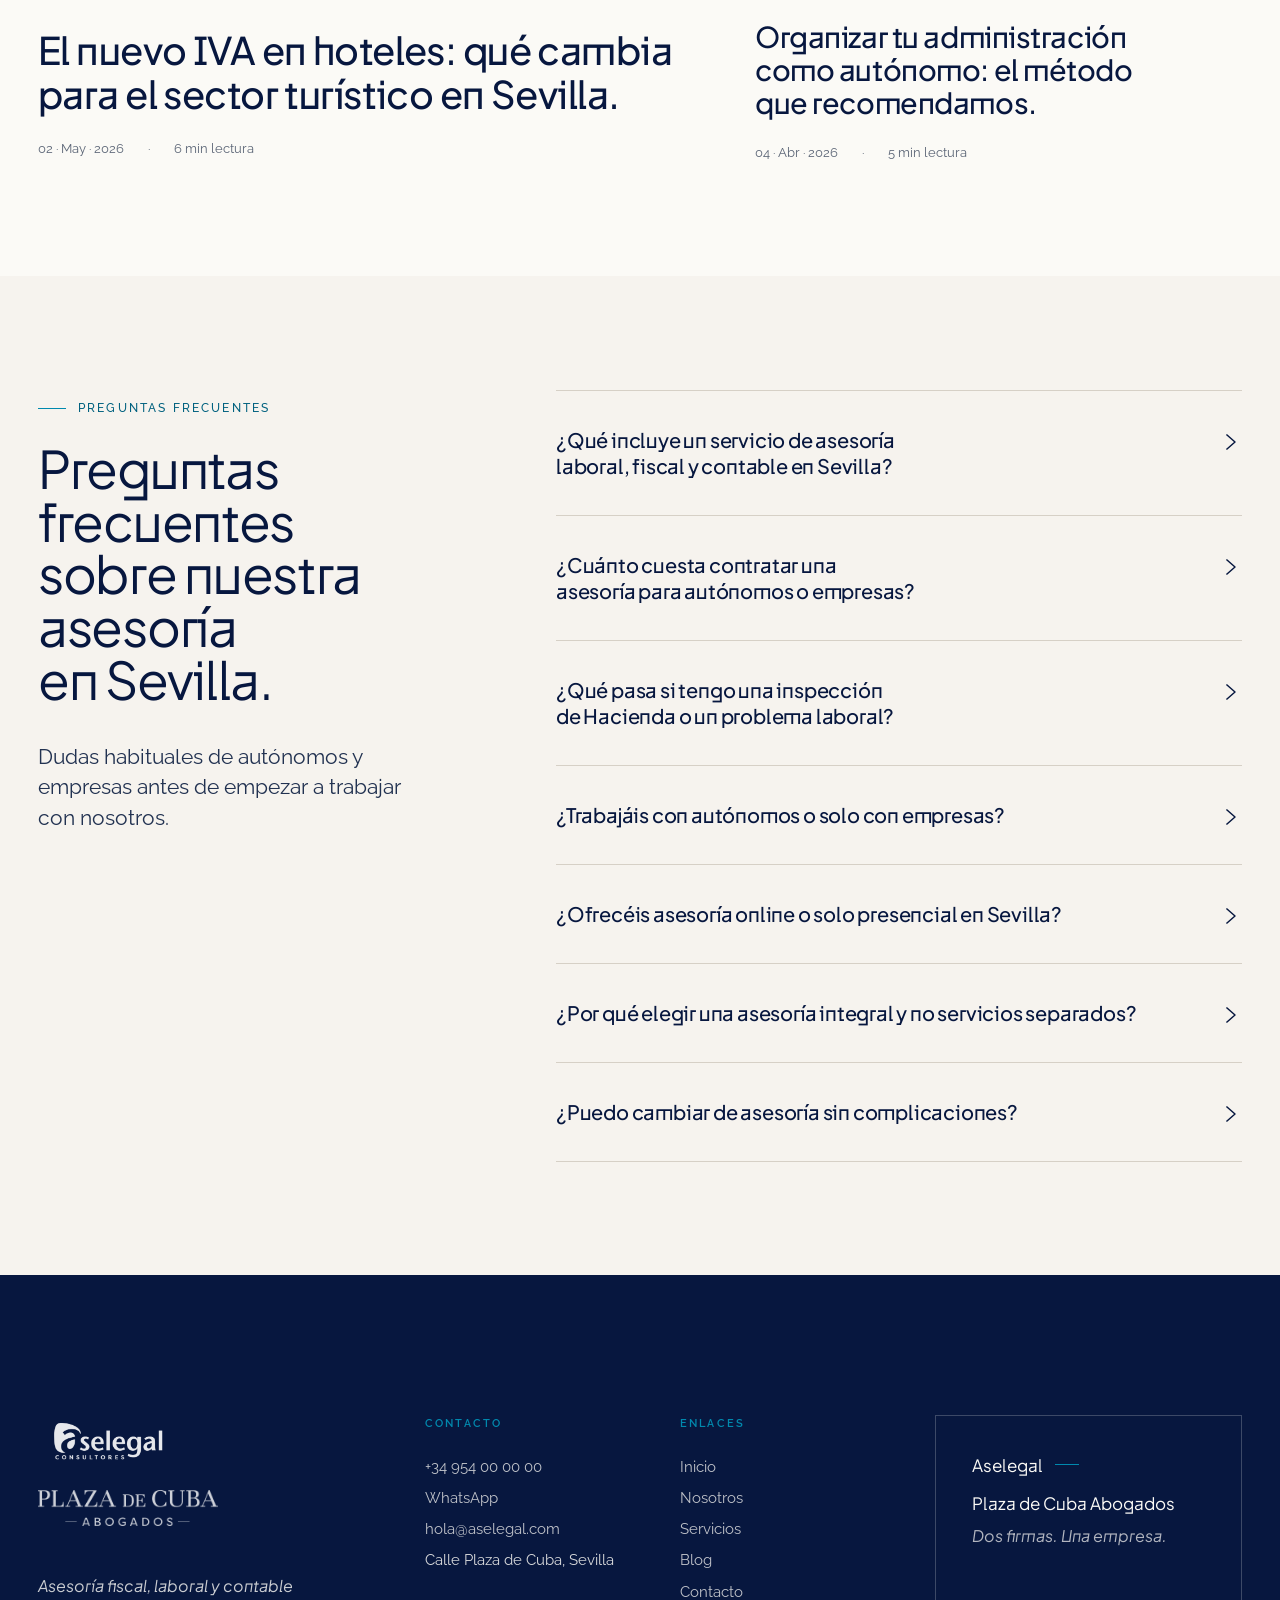
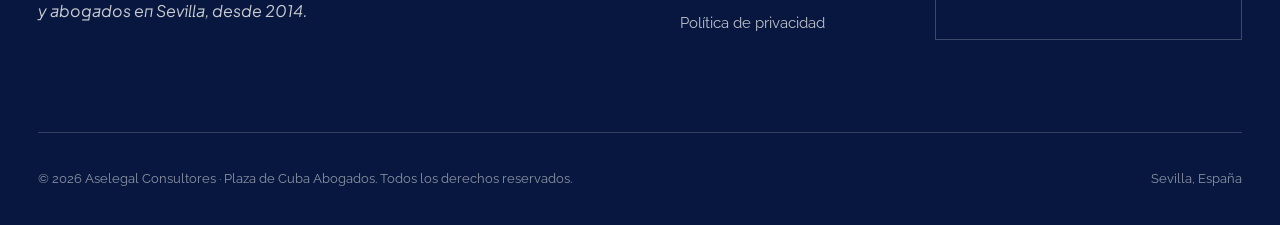
==== commit 99796937: "feat: replace text-based brandmarks with graphic logos throughout the site and navigation" ====
--- a/screen/home/home.html
+++ b/screen/home/home.html
@@ -19,10 +19,15 @@
        ============================================================ -->
   <header class="nav" id="nav">
     <div class="wrap nav__inner">
-      <a href="#" class="brandmark" aria-label="Aselegal — Inicio">
-        <span class="mark-dot" aria-hidden="true"></span>
-        Aselegal<sup>SVQ</sup>
-      </a>
+      <div class="brandmark">
+        <a href="#" aria-label="Aselegal — Inicio">
+          <img src="../../assets/logo/logo-aselega.png" alt="Aselegal Consultores" class="nav__logo" height="34" />
+        </a>
+        <span class="nav__logo-sep" aria-hidden="true"></span>
+        <a href="https://plazadecubaabogados.com" aria-label="Plaza de Cuba Abogados" rel="noopener" class="nav__logo-plazacuba">
+          <img src="../../assets/logo/logo-plazacuba.png" alt="Plaza de Cuba Abogados" class="nav__logo nav__logo--pc" height="22" />
+        </a>
+      </div>
 
       <nav aria-label="Principal">
         <ul class="nav__menu">
@@ -51,6 +56,14 @@
   </header>
 
   <div class="nav-drawer" id="drawer" aria-hidden="true">
+    <div class="drawer__brand">
+      <a href="#" aria-label="Aselegal — Inicio">
+        <img src="../../assets/logo/logo-aselega.png" alt="Aselegal Consultores" class="drawer__logo" height="28" />
+      </a>
+      <a href="https://plazadecubaabogados.com" aria-label="Plaza de Cuba Abogados" rel="noopener">
+        <img src="../../assets/logo/logo-plazacuba.png" alt="Plaza de Cuba Abogados" class="drawer__logo drawer__logo--pc" height="18" />
+      </a>
+    </div>
     <ul>
       <li><a href="#hero">Inicio</a></li>
       <li><a href="#asesoria">Nosotros</a></li>
@@ -169,10 +182,10 @@
       <div class="wrap plaza__inner">
         <div class="plaza__layout">
           <div class="reveal">
-            <span class="eyebrow">Firma jurídica del grupo</span>
+            <img src="../../assets/logo/logo-plazacuba.png" alt="Plaza de Cuba Abogados" class="plaza__logo" />
+            <span class="eyebrow" style="margin-top: var(--space-m);">Firma jurídica del grupo</span>
             <h2 class="plaza__display" style="margin-top: var(--space-m);">
-              Plaza de Cuba <em>Abogados</em>:<br>
-              nuestra firma jurídica<br>en Sevilla.
+              Nuestra firma jurídica<br><em>en Sevilla.</em>
             </h2>
             <span class="plaza__signature" style="display:inline-block; margin-top: var(--space-m);">
               « Sin intermediarios. Sin derivaciones externas. »
@@ -756,13 +769,14 @@
     <div class="wrap">
       <div class="footer__top">
         <div class="footer__brand">
-          <a href="#" class="brandmark">
-            <span class="mark-dot" aria-hidden="true"></span>
-            Aselegal<sup>SVQ</sup>
+          <a href="#" class="footer__logo-link" aria-label="Aselegal — Inicio">
+            <img src="../../assets/logo/logo-aselega.png" alt="Aselegal Consultores" class="footer__logo" width="140" loading="lazy" />
+          </a>
+          <a href="https://plazadecubaabogados.com" class="footer__logo-link" aria-label="Plaza de Cuba Abogados" rel="noopener">
+            <img src="../../assets/logo/logo-plazacuba.png" alt="Plaza de Cuba Abogados" class="footer__logo footer__logo--pc" width="180" loading="lazy" />
           </a>
           <p class="footer__tag">
-            Asesoría fiscal, laboral y contable.<br>
-            Sevilla, desde 2014.
+            Asesoría fiscal, laboral y contable<br>y abogados en Sevilla, desde 2014.
           </p>
         </div>
 
--- a/screen/home/home.css
+++ b/screen/home/home.css
@@ -259,29 +259,30 @@
 }
 .brandmark {
   display: inline-flex;
-  align-items: baseline;
-  gap: 0.5rem;
-  font-family: var(--serif);
-  font-size: 1.5rem;
-  font-weight: 500;
-  letter-spacing: -0.02em;
-  color: var(--ink);
-}
-.brandmark .mark-dot {
-  width: 0.4rem; height: 0.4rem; border-radius: 50%;
-  background: var(--accent);
-  display: inline-block;
-  align-self: center;
-  margin-right: 0.1rem;
-}
-.brandmark sup {
-  font-family: var(--sans);
-  font-size: 0.625rem;
-  font-weight: 600;
-  letter-spacing: 0.12em;
-  text-transform: uppercase;
-  color: var(--ink-mute);
-  margin-left: 0.15rem;
+  align-items: center;
+}
+.nav__logo {
+  display: block;
+  height: 34px;
+  width: auto;
+  transition: filter 400ms var(--ease), opacity 400ms var(--ease);
+}
+.nav__logo-sep {
+  display: block;
+  width: 1px;
+  height: 18px;
+  background: var(--rule);
+  margin-inline: 0.875rem;
+  flex-shrink: 0;
+  transition: background 400ms var(--ease);
+}
+.nav__logo-plazacuba { display: inline-flex; align-items: center; }
+.nav__logo--pc { height: 22px; }
+
+/* Hide Plaza Cuba logo on narrow screens — Aselegal only in mobile nav */
+@media (max-width: 639px) {
+  .nav__logo-sep,
+  .nav__logo-plazacuba { display: none; }
 }
 .nav__menu {
   display: none;
@@ -373,6 +374,14 @@
   font-weight: 400;
   letter-spacing: -0.02em;
 }
+.drawer__brand {
+  display: flex;
+  flex-direction: column;
+  gap: var(--space-s);
+  margin-bottom: var(--space-m);
+}
+.drawer__logo { display: block; height: 28px; width: auto; }
+.drawer__logo--pc { height: 18px; }
 
 /* ============================================================
    HERO
@@ -551,6 +560,13 @@
   font-weight: 400;
   color: var(--accent);
 }
+.plaza__logo {
+  display: block;
+  width: clamp(180px, 32vw, 300px);
+  height: auto;
+  filter: brightness(0) invert(1);
+  opacity: 0.90;
+}
 .plaza__body {
   font-size: var(--fs-lead);
   color: color-mix(in oklab, var(--cream) 80%, var(--ink-mute));
@@ -1071,7 +1087,23 @@
   color: var(--accent);
   margin: 0 0 var(--space-s);
 }
-.footer__brand .brandmark { color: var(--cream); }
+.footer__logo-link { display: inline-block; }
+.footer__logo {
+  display: block;
+  width: 140px;
+  height: auto;
+  filter: brightness(0) invert(1);
+  opacity: 0.90;
+}
+.footer__logo--pc {
+  width: 180px;
+  opacity: 0.80;
+}
+.footer__brand {
+  display: flex;
+  flex-direction: column;
+  gap: var(--space-s);
+}
 .footer__brand .brandmark sup { color: color-mix(in oklab, var(--cream) 55%, transparent); }
 .footer__tag {
   font-family: var(--serif);
@@ -1203,9 +1235,13 @@
 /* ============================================================
    NAV — ON DARK HERO
    ============================================================ */
-.nav--on-dark:not(.is-scrolled) .brandmark { color: var(--cream); }
-.nav--on-dark:not(.is-scrolled) .brandmark .mark-dot { background: var(--accent); }
-.nav--on-dark:not(.is-scrolled) .brandmark sup { color: oklch(0.65 0.015 252); }
+.nav--on-dark:not(.is-scrolled) .nav__logo {
+  filter: brightness(0) invert(1);
+  opacity: 0.95;
+}
+.nav--on-dark:not(.is-scrolled) .nav__logo-sep {
+  background: oklch(0.80 0.04 218);
+}
 .nav--on-dark:not(.is-scrolled) .nav__menu li > a { color: var(--cream); }
 .nav--on-dark:not(.is-scrolled) .nav__menu li > a::after { background: var(--cream); }
 .nav--on-dark:not(.is-scrolled) .lang { color: oklch(0.60 0.015 252); }
